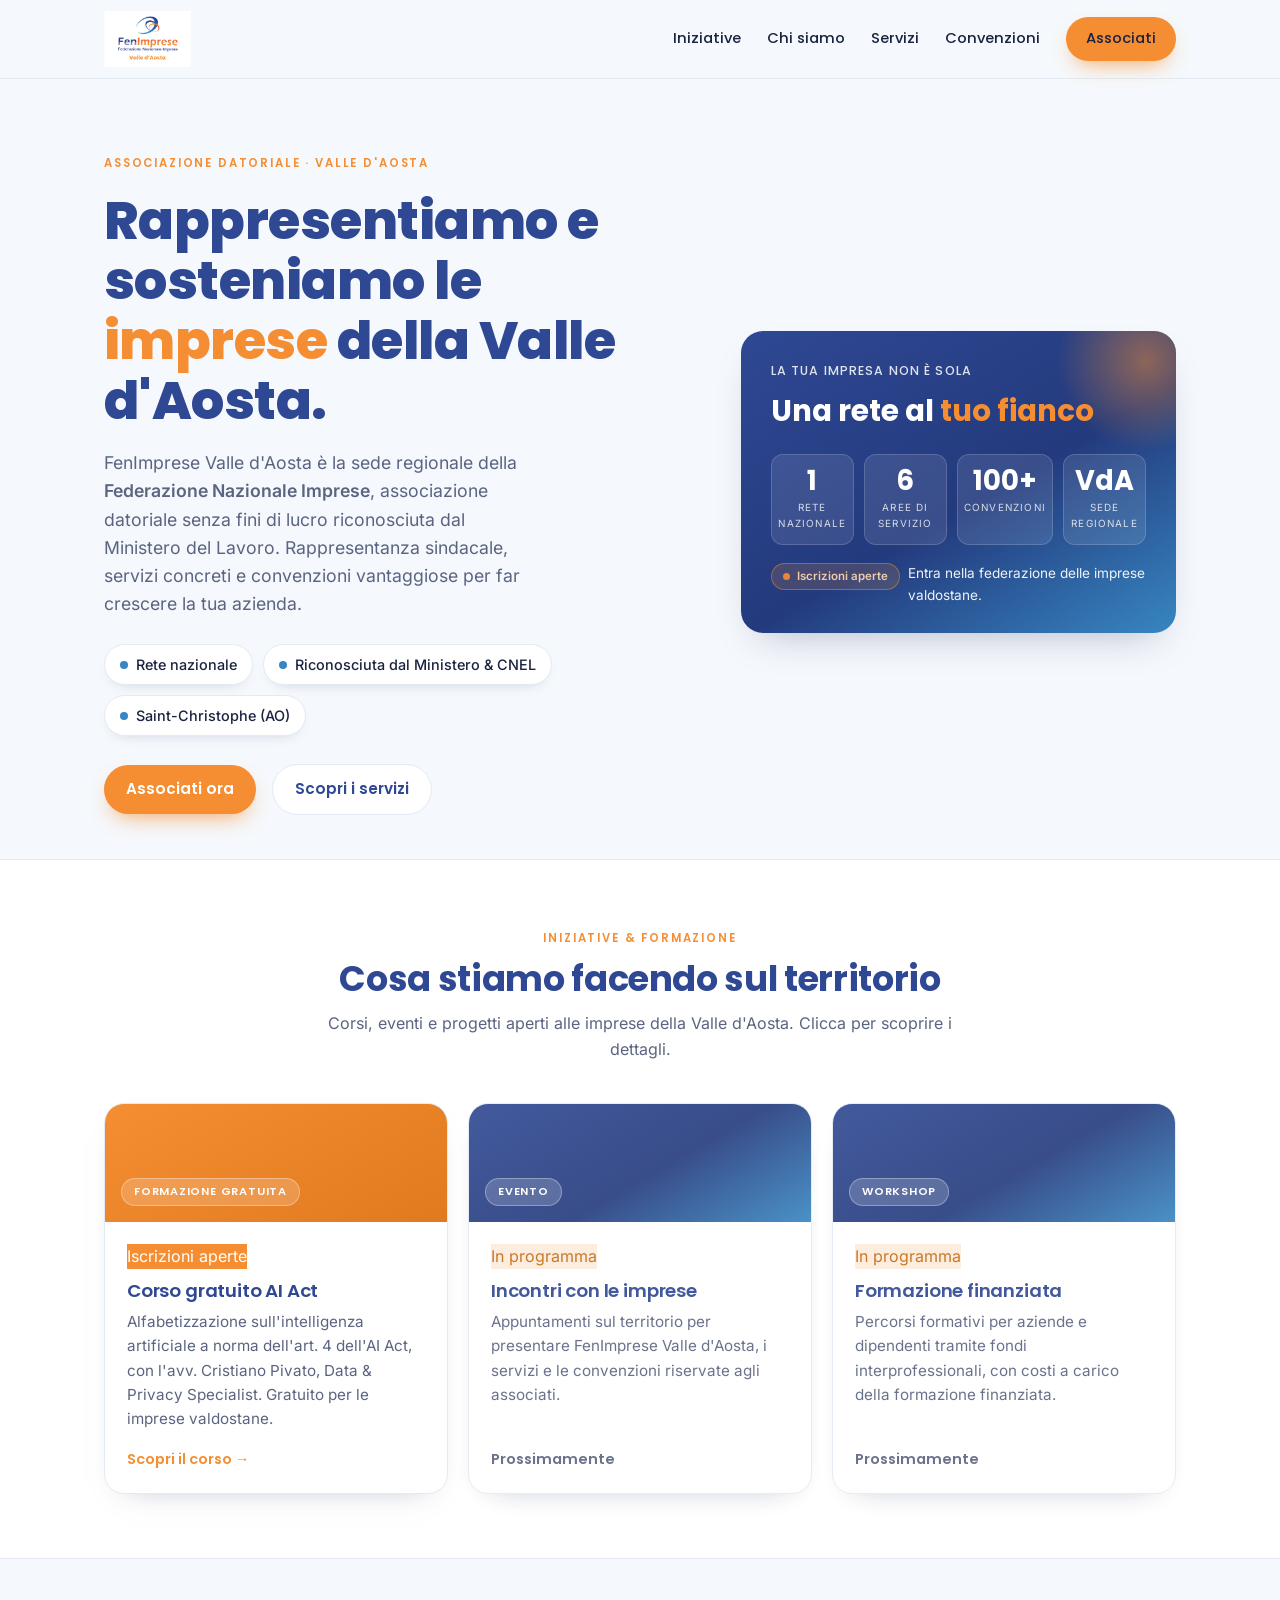
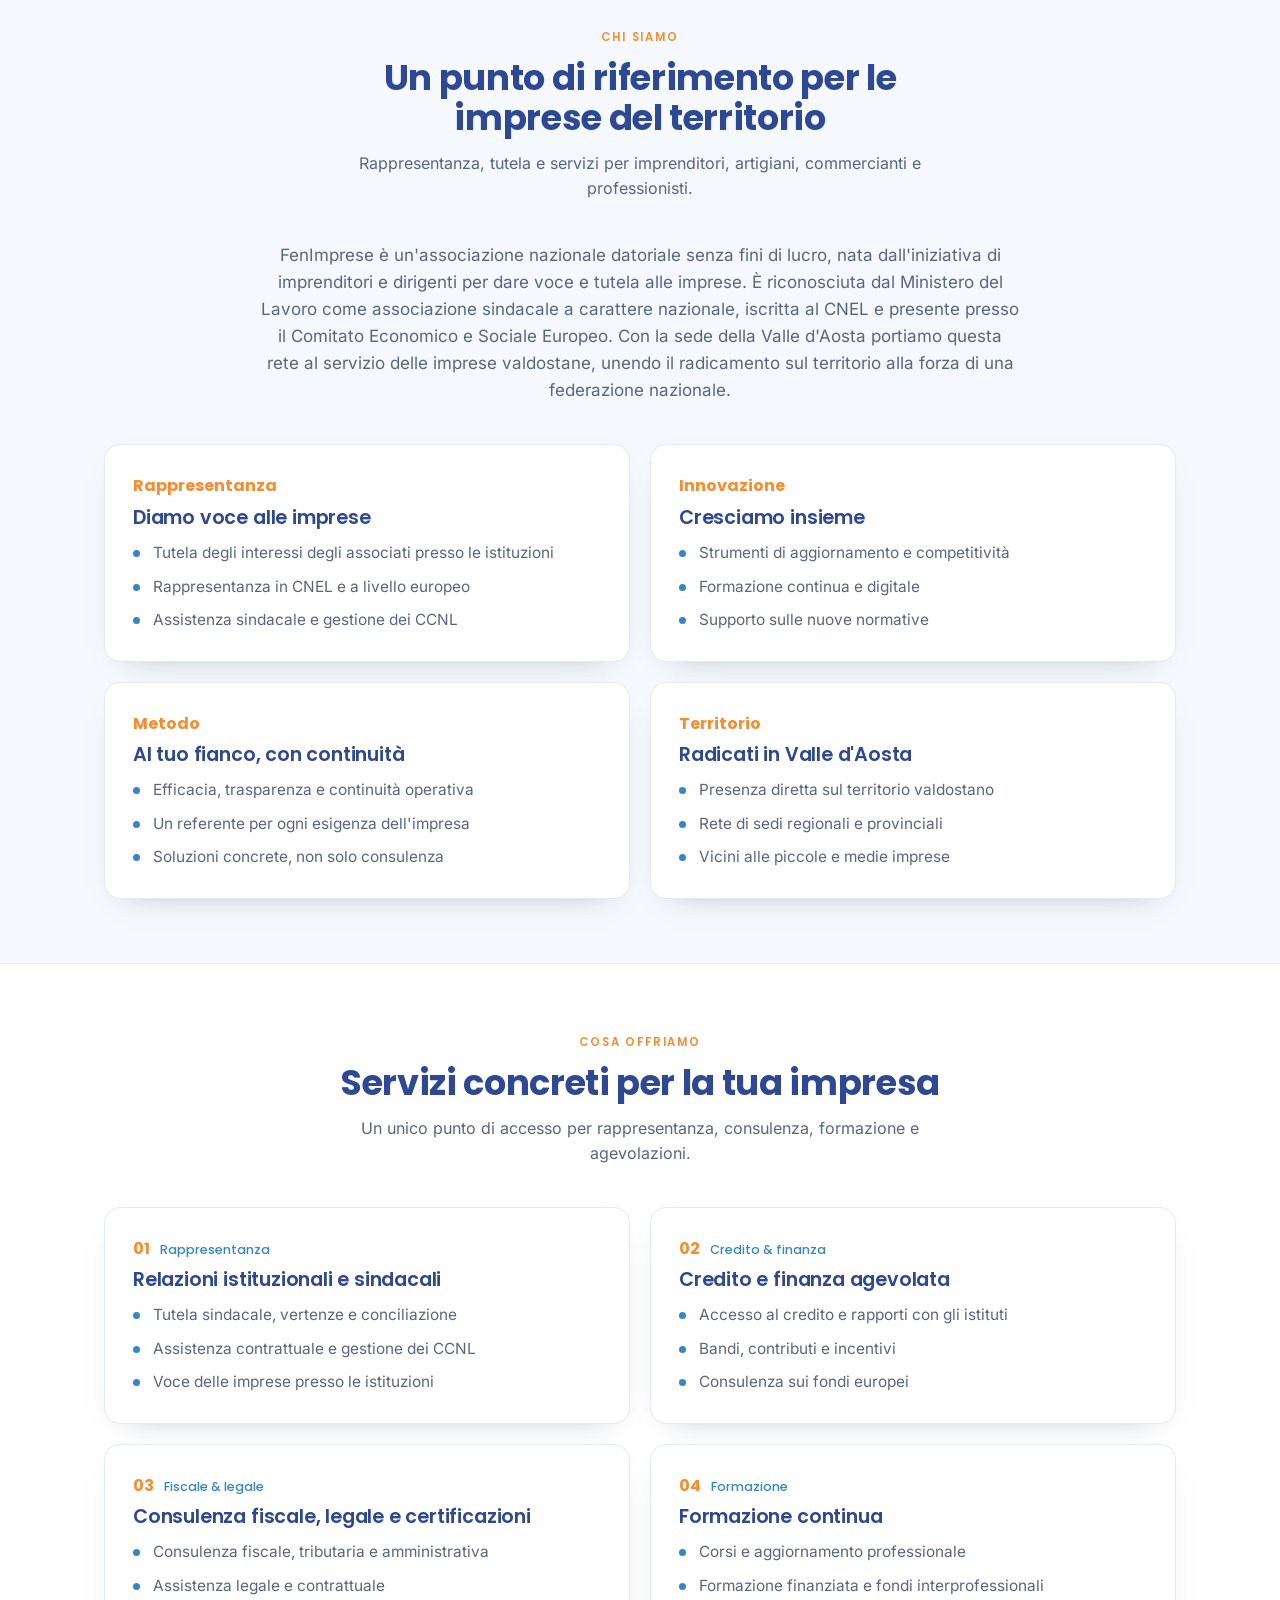
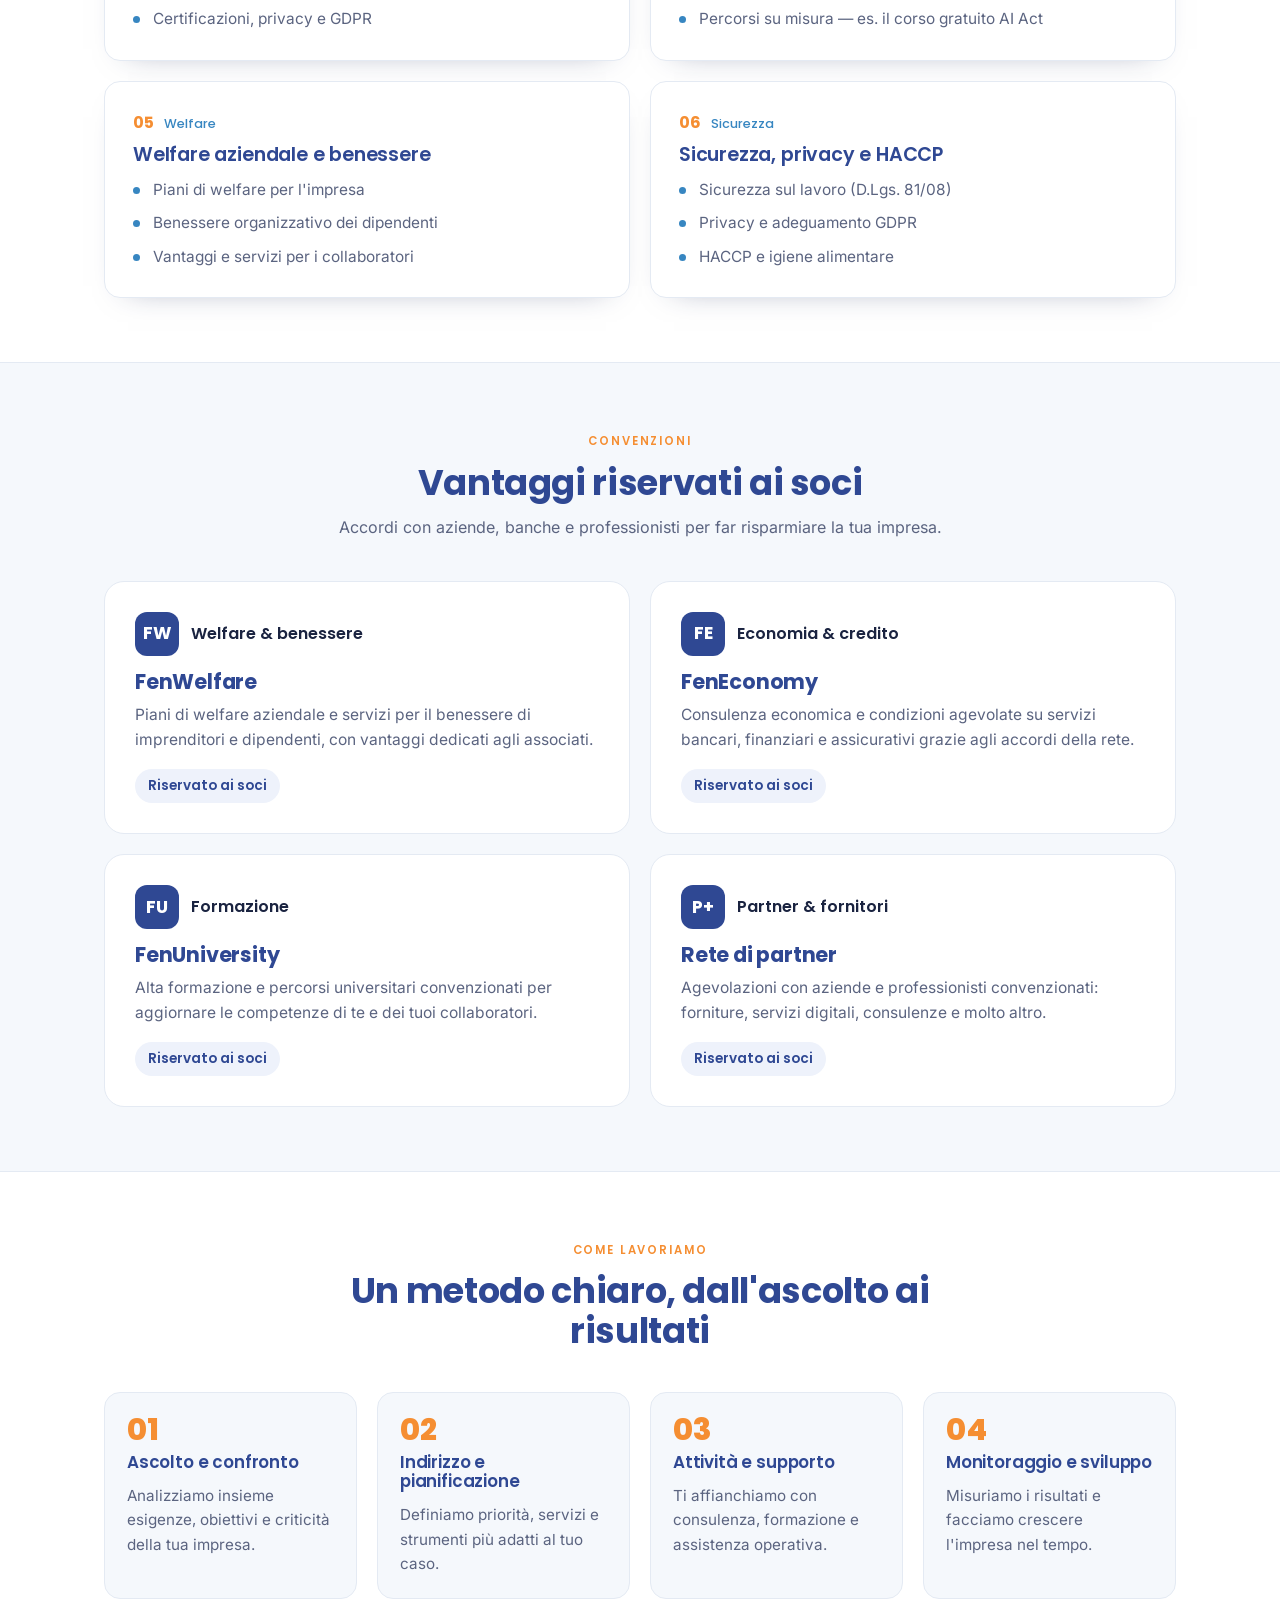
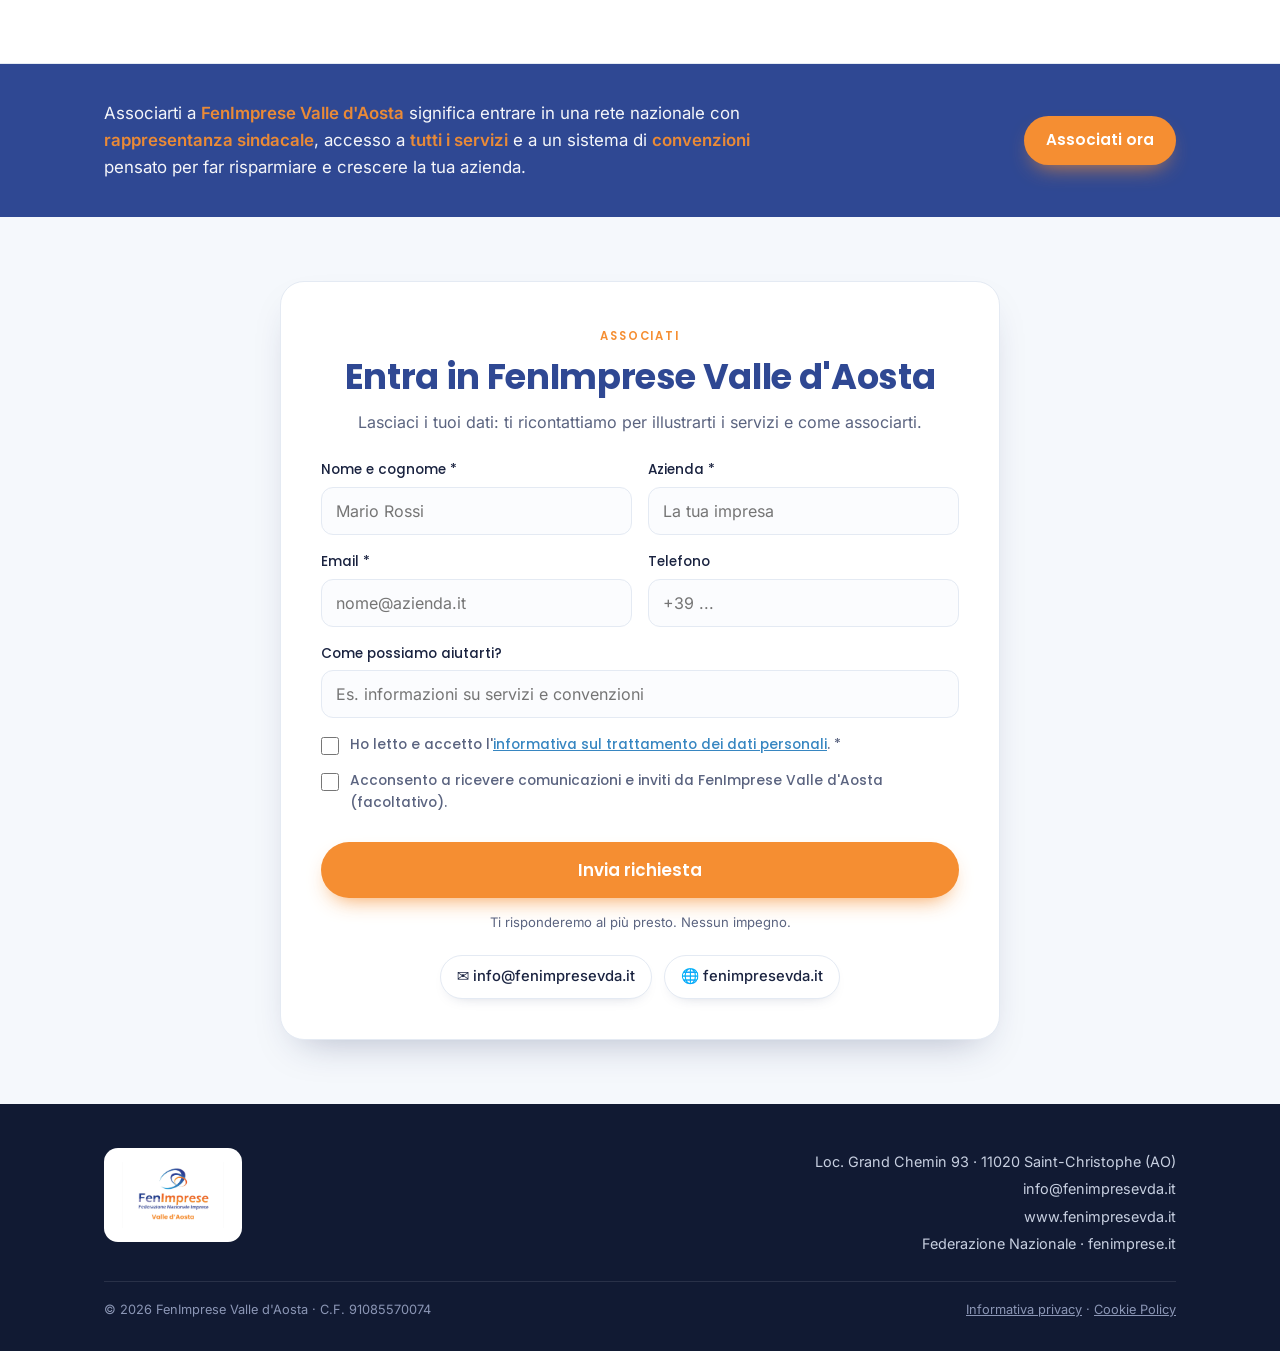
==== index.html @ 0c183329 "Add files via upload" ====
<!DOCTYPE html>
<html lang="it">
<head>
<meta charset="UTF-8">
<meta name="viewport" content="width=device-width, initial-scale=1.0">
<title>FenImprese Valle d'Aosta — Associazione datoriale per le imprese</title>
<meta name="description" content="FenImprese Valle d'Aosta: sede regionale della Federazione Nazionale Imprese. Rappresentanza, servizi e convenzioni per le imprese del territorio. Associati ora.">
<link rel="stylesheet" href="fonts.css">
<style>
  :root{
    --navy:#2F4893;--orange:#F58E32;--blue:#3786C1;--ink:#1A2340;--muted:#5B6480;
    --paper:#F5F8FC;--line:#E4EAF3;--white:#FFFFFF;--radius:16px;
    --shadow:0 18px 40px -20px rgba(31,44,90,.35);--maxw:1120px;
  }
  *{box-sizing:border-box;margin:0;padding:0}
  html{scroll-behavior:smooth}
  body{font-family:'Inter',system-ui,sans-serif;color:var(--ink);background:var(--paper);line-height:1.6;-webkit-font-smoothing:antialiased}
  h1,h2,h3,.display{font-family:'Poppins',system-ui,sans-serif;line-height:1.14;letter-spacing:-.01em}
  a{color:inherit;text-decoration:none}
  .wrap{max-width:var(--maxw);margin:0 auto;padding:0 24px}
  .eyebrow{font-family:'Poppins',sans-serif;font-weight:600;font-size:.72rem;letter-spacing:.16em;text-transform:uppercase;color:var(--orange)}
  .ph{background:#fff5e9;color:#b56a12;border-radius:4px;padding:0 5px;font-weight:600;font-style:normal}

  header.site{position:sticky;top:0;z-index:50;background:rgba(245,248,252,.93);-webkit-backdrop-filter:blur(8px);backdrop-filter:blur(8px);border-bottom:1px solid var(--line)}
  .navbar{display:flex;align-items:center;justify-content:space-between;height:78px}
  .logo-img{height:56px;width:auto;display:block}
  nav.links{display:flex;align-items:center;gap:26px}
  nav.links a{font-family:'Poppins',sans-serif;font-weight:500;font-size:.92rem;color:var(--ink)}
  nav.links a:hover{color:var(--navy)}
  .btn{font-family:'Poppins',sans-serif;font-weight:600;font-size:.95rem;display:inline-flex;align-items:center;gap:8px;cursor:pointer;padding:12px 22px;border-radius:999px;border:0;transition:transform .15s ease,box-shadow .15s ease}
  .btn-primary{background:var(--orange);color:#fff;box-shadow:0 10px 22px -10px rgba(245,142,50,.9)}
  .btn-primary:hover{transform:translateY(-2px);box-shadow:0 14px 26px -10px rgba(245,142,50,.95)}
  nav.links .btn{padding:10px 20px}
  @media(max-width:820px){nav.links a:not(.btn){display:none}.logo-img{height:48px}}

  .hero{padding:70px 0 44px}
  .hero-grid{display:grid;grid-template-columns:1.15fr .85fr;gap:48px;align-items:center}
  .hero h1{font-size:clamp(2.1rem,4.4vw,3.3rem);font-weight:800;color:var(--navy);margin:16px 0 18px}
  .hero h1 .hl{color:var(--orange)}
  .hero p.lead{font-size:1.1rem;color:var(--muted);max-width:40ch}
  .chips{display:flex;flex-wrap:wrap;gap:10px;margin:26px 0 28px}
  .chip{display:inline-flex;align-items:center;gap:8px;background:#fff;border:1px solid var(--line);border-radius:999px;padding:8px 15px;font-size:.9rem;font-weight:500;box-shadow:0 6px 16px -12px rgba(31,44,90,.4)}
  .chip .dot{width:8px;height:8px;border-radius:50%;background:var(--blue)}
  .chip.free{border-color:var(--orange);color:var(--orange);font-weight:600}
  .chip.free .dot{background:var(--orange)}
  .hero-cta{display:flex;align-items:center;gap:16px;flex-wrap:wrap}
  .hero-cta .note{font-size:.86rem;color:var(--muted)}

  .count-card{background:linear-gradient(150deg,var(--navy),#233a7d 55%,var(--blue));color:#fff;border-radius:22px;padding:30px 30px 26px;box-shadow:var(--shadow);position:relative;overflow:hidden}
  .count-card::after{content:"";position:absolute;right:-60px;top:-60px;width:180px;height:180px;border-radius:50%;background:radial-gradient(circle,rgba(245,142,50,.5),transparent 70%)}
  .count-card .kicker{font-family:'Poppins',sans-serif;font-weight:500;font-size:.78rem;letter-spacing:.09em;text-transform:uppercase;opacity:.85;position:relative}
  .count-card .bigdate{font-family:'Poppins',sans-serif;font-weight:700;font-size:1.85rem;margin:6px 0 20px;position:relative}
  .count-card .bigdate span{color:var(--orange)}
  .count-grid{display:grid;grid-template-columns:repeat(4,1fr);gap:10px;position:relative}
  .count-cell{background:rgba(255,255,255,.1);border:1px solid rgba(255,255,255,.16);border-radius:12px;padding:12px 6px;text-align:center}
  .count-cell b{font-family:'Poppins',sans-serif;font-weight:700;font-size:1.7rem;display:block;line-height:1}
  .count-cell small{font-size:.62rem;letter-spacing:.12em;text-transform:uppercase;opacity:.8;margin-top:6px;display:block}
  .count-card .foot{position:relative;margin-top:18px;font-size:.85rem;opacity:.92;display:flex;gap:8px;align-items:flex-start}
  .live-badge{display:inline-flex;align-items:center;gap:7px;background:rgba(245,142,50,.18);border:1px solid rgba(245,142,50,.5);color:#ffd9b0;border-radius:999px;padding:3px 11px;font-size:.72rem;font-weight:600;white-space:nowrap}
  .live-badge .pulse{width:7px;height:7px;border-radius:50%;background:var(--orange);animation:pulse 2s infinite}
  @keyframes pulse{0%{box-shadow:0 0 0 0 rgba(245,142,50,.6)}70%{box-shadow:0 0 0 8px rgba(245,142,50,0)}100%{box-shadow:0 0 0 0 rgba(245,142,50,0)}}
  @media(max-width:900px){.hero-grid{grid-template-columns:1fr;gap:36px}.hero p.lead{max-width:none}}

  section.band{padding:64px 0}
  .sec-head{text-align:center;max-width:640px;margin:0 auto 40px}
  .sec-head h2{font-size:clamp(1.6rem,3vw,2.2rem);font-weight:700;color:var(--navy);margin:10px 0 12px}
  .sec-head p{color:var(--muted)}

  .timeline-sec{background:#fff;border-top:1px solid var(--line);border-bottom:1px solid var(--line)}
  .timeline{display:grid;grid-template-columns:repeat(3,1fr);gap:20px}
  .tl-step{background:var(--paper);border:1px solid var(--line);border-radius:var(--radius);padding:22px}
  .tl-step .date{font-family:'Poppins',sans-serif;font-weight:700;color:var(--navy);font-size:1.05rem}
  .tl-step .state{display:inline-block;margin-top:10px;font-size:.72rem;font-weight:600;letter-spacing:.06em;text-transform:uppercase;padding:4px 10px;border-radius:999px}
  .state.on{background:#e7f3ea;color:#2f7d46}
  .state.here{background:var(--orange);color:#fff}
  .state.soon{background:#fdecdb;color:#c46a10}
  .tl-step p{margin-top:12px;font-size:.95rem;color:var(--muted)}
  .tl-step.current{border-color:var(--orange);box-shadow:0 14px 30px -18px rgba(245,142,50,.6)}
  @media(max-width:820px){.timeline{grid-template-columns:1fr}}

  .modules{display:grid;grid-template-columns:1fr 1fr;gap:20px}
  .mod{background:#fff;border:1px solid var(--line);border-radius:var(--radius);padding:28px;box-shadow:0 12px 30px -24px rgba(31,44,90,.5)}
  .mod .tag{display:inline-flex;gap:10px;align-items:baseline;font-family:'Poppins',sans-serif}
  .mod .tag b{color:var(--orange);font-weight:700}
  .mod .tag .dur{font-size:.8rem;color:var(--muted);font-weight:500}
  .mod h3{font-size:1.2rem;font-weight:600;color:var(--navy);margin:8px 0 12px}
  .mod ul{list-style:none;display:flex;flex-direction:column;gap:9px}
  .mod li{position:relative;padding-left:20px;color:var(--muted);font-size:.96rem}
  .mod li::before{content:"";position:absolute;left:0;top:9px;width:7px;height:7px;border-radius:50%;background:var(--blue)}
  .outputs{margin-top:20px;background:linear-gradient(150deg,#fff,#eef4fb);border:1px solid var(--line);border-radius:var(--radius);padding:22px 26px;display:flex;flex-wrap:wrap;align-items:center;gap:14px}
  .outputs strong{font-family:'Poppins',sans-serif;color:var(--navy);font-weight:600;margin-right:6px}
  .pill{background:#fff;border:1px solid var(--line);border-radius:999px;padding:7px 15px;font-size:.9rem;font-weight:500;color:var(--ink)}
  @media(max-width:720px){.modules{grid-template-columns:1fr}}

  .paths{display:grid;grid-template-columns:1fr 1fr;gap:20px}
  .path{background:#fff;border:1px solid var(--line);border-radius:20px;padding:30px;position:relative;overflow:hidden}
  .path .top{display:flex;align-items:center;gap:12px;margin-bottom:14px}
  .path .icn{width:44px;height:44px;border-radius:12px;flex:none;display:flex;align-items:center;justify-content:center;font-family:'Poppins',sans-serif;font-weight:700;color:#fff;font-size:1.1rem}
  .path.fondo .icn{background:var(--blue)}
  .path.tessera .icn{background:var(--orange)}
  .path .q{font-family:'Poppins',sans-serif;font-weight:600;color:var(--ink);font-size:1rem}
  .path h3{font-size:1.3rem;font-weight:700;color:var(--navy);margin-bottom:10px}
  .path p{color:var(--muted);font-size:.97rem;margin-bottom:8px}
  .path .cost{display:inline-block;margin-top:8px;font-family:'Poppins',sans-serif;font-weight:600;font-size:.85rem;padding:6px 13px;border-radius:999px}
  .path.fondo .cost{background:#e7f3ea;color:#2f7d46}
  .path.tessera .cost{background:#fdecdb;color:#c46a10}
  @media(max-width:720px){.paths{grid-template-columns:1fr}}

  .speaker{display:grid;grid-template-columns:.8fr 1.4fr;gap:40px;align-items:center;background:linear-gradient(150deg,#fff,#eef4fb);border:1px solid var(--line);border-radius:24px;padding:38px;box-shadow:var(--shadow)}
  .speaker .photo{aspect-ratio:1/1;border-radius:18px;background:linear-gradient(150deg,var(--navy),var(--blue));display:flex;flex-direction:column;align-items:center;justify-content:center;color:#fff;text-align:center;padding:20px}
  .speaker .photo .mono{font-family:'Poppins',sans-serif;font-weight:700;font-size:3rem;line-height:1}
  .speaker .photo small{opacity:.85;margin-top:10px;font-size:.75rem}
  .speaker .eyebrow{color:var(--blue)}
  .speaker h2{font-size:1.8rem;font-weight:700;color:var(--navy);margin:8px 0 4px}
  .speaker .role{font-family:'Poppins',sans-serif;font-weight:500;color:var(--orange);margin-bottom:14px}
  .speaker p{color:var(--muted);margin-bottom:12px}
  .creds{display:flex;flex-wrap:wrap;gap:8px}
  .creds span{background:#fff;border:1px solid var(--line);border-radius:999px;padding:5px 12px;font-size:.82rem;color:var(--ink)}
  @media(max-width:760px){.speaker{grid-template-columns:1fr;padding:28px}}

  .trust{background:var(--navy);color:#fff;padding:36px 0}
  .trust .wrap{display:flex;align-items:center;justify-content:space-between;gap:24px;flex-wrap:wrap}
  .trust p{font-size:1.05rem;max-width:62ch;opacity:.95}
  .trust b{color:var(--orange)}

  .form-card{max-width:720px;margin:0 auto;background:#fff;border:1px solid var(--line);border-radius:24px;padding:40px;box-shadow:var(--shadow)}
  .form-card .sec-head{margin-bottom:24px}
  .field{margin-bottom:16px}
  .row2{display:grid;grid-template-columns:1fr 1fr;gap:16px}
  label{display:block;font-family:'Poppins',sans-serif;font-weight:500;font-size:.85rem;color:var(--ink);margin-bottom:6px}
  input,select{width:100%;font-family:'Inter',sans-serif;font-size:1rem;color:var(--ink);padding:13px 14px;border:1.5px solid var(--line);border-radius:12px;background:#fbfcfe;transition:border-color .15s ease,box-shadow .15s ease}
  input:focus,select:focus{outline:none;border-color:var(--blue);box-shadow:0 0 0 4px rgba(55,134,193,.15)}
  .seg{display:grid;grid-template-columns:1fr 1fr;gap:10px}
  .seg label{display:flex;align-items:center;gap:10px;margin:0;padding:13px 14px;border:1.5px solid var(--line);border-radius:12px;background:#fbfcfe;cursor:pointer;font-weight:500;font-size:.95rem;color:var(--ink)}
  .seg input{width:auto;accent-color:var(--orange)}
  .seg label:has(input:checked){border-color:var(--orange);background:#fff6ec}
  .pathbox{display:none;margin-top:14px;border-radius:12px;padding:16px 18px;font-size:.92rem;line-height:1.55}
  .pathbox.show{display:block}
  .pathbox.fondo{background:#eef6fb;border:1px solid #cfe4f2;color:#245b7d}
  .pathbox.tessera{background:#fff6ec;border:1px solid #f6d9b5;color:#9a5a12}
  .pathbox b{font-weight:600}
  .consent{display:flex;gap:11px;align-items:flex-start;margin-top:14px;font-size:.86rem;color:var(--muted)}
  .consent input{width:18px;height:18px;flex:none;margin-top:3px;accent-color:var(--orange)}
  .consent a{color:var(--blue);text-decoration:underline}
  .form-card .btn-primary{width:100%;justify-content:center;margin-top:22px;padding:15px;font-size:1.05rem}
  .form-note{text-align:center;font-size:.82rem;color:var(--muted);margin-top:14px}
  .success{display:none;text-align:center;padding:20px 0}
  .success .tick{width:64px;height:64px;border-radius:50%;background:#e7f3ea;color:#2f7d46;display:flex;align-items:center;justify-content:center;font-size:2rem;margin:0 auto 16px}
  .success h3{color:var(--navy);font-size:1.4rem;margin-bottom:8px}
  .success p{color:var(--muted)}
  @media(max-width:620px){.row2,.seg{grid-template-columns:1fr}.form-card{padding:26px}}

  footer.site{background:#111a33;color:#c7cfe0;padding:44px 0 30px;font-size:.9rem}
  footer.site .top{display:flex;justify-content:space-between;gap:30px;flex-wrap:wrap;padding-bottom:24px;border-bottom:1px solid rgba(255,255,255,.1);align-items:flex-start}
  .footlogo{background:#fff;border-radius:14px;padding:14px 18px}
  .footlogo img{height:66px;width:auto;display:block}
  footer.site .contacts{line-height:1.9;text-align:right}
  footer.site .contacts a:hover{color:#fff}
  footer.site .bottom{padding-top:18px;display:flex;justify-content:space-between;gap:16px;flex-wrap:wrap;font-size:.8rem;color:#8b96b5}
  footer.site .bottom a{text-decoration:underline}
  @media(max-width:600px){footer.site .contacts{text-align:left}}

  @media(prefers-reduced-motion:reduce){*{animation:none!important;transition:none!important;scroll-behavior:auto!important}}
</style>

<style>
  .lead-block{max-width:760px;margin:0 auto 40px;text-align:center;color:var(--muted);font-size:1.06rem}
  .timeline.four{grid-template-columns:repeat(4,1fr)}
  @media(max-width:900px){.timeline.four{grid-template-columns:1fr 1fr}}
  @media(max-width:560px){.timeline.four{grid-template-columns:1fr}}
  .tl-step .num{font-family:'Poppins',sans-serif;font-weight:800;font-size:1.9rem;color:var(--orange);line-height:1}
  .tl-step h3{font-size:1.05rem;font-weight:600;color:var(--navy);margin:8px 0 8px}
  .path.conv .icn{background:var(--navy)}
  .path.conv .cost{background:#eef2fb;color:var(--navy)}
  .mod .tag .dur.cat{color:var(--blue)}
  .hero-cta a.ghost{background:#fff;color:var(--navy);border:1.5px solid var(--line)}
  .hero-cta a.ghost:hover{transform:translateY(-2px)}
  .assoc-info{display:flex;flex-wrap:wrap;gap:12px;justify-content:center;margin-top:22px}
  .assoc-info a{display:inline-flex;align-items:center;gap:8px;background:#fff;border:1px solid var(--line);border-radius:999px;padding:9px 16px;font-weight:500;font-size:.92rem;color:var(--ink);box-shadow:0 6px 16px -12px rgba(31,44,90,.4)}
  .assoc-info a:hover{border-color:var(--blue);color:var(--navy)}
  .inits{display:grid;grid-template-columns:repeat(3,1fr);gap:20px}
  @media(max-width:820px){.inits{grid-template-columns:1fr}}
  .init-card{display:flex;flex-direction:column;background:#fff;border:1px solid var(--line);border-radius:20px;overflow:hidden;box-shadow:0 12px 30px -24px rgba(31,44,90,.5);transition:transform .15s ease,box-shadow .15s ease;color:inherit}
  a.init-card:hover{transform:translateY(-4px);box-shadow:0 22px 40px -26px rgba(31,44,90,.55)}
  .init-card .cover{height:118px;background:linear-gradient(150deg,var(--navy),#233a7d 55%,var(--blue));display:flex;align-items:flex-end;padding:16px}
  .init-card .cover.orange{background:linear-gradient(150deg,#F58E32,#e07a1f)}
  .init-card .cover .cat{background:rgba(255,255,255,.18);border:1px solid rgba(255,255,255,.32);color:#fff;border-radius:999px;padding:4px 12px;font-family:'Poppins',sans-serif;font-weight:600;font-size:.7rem;letter-spacing:.07em;text-transform:uppercase}
  .init-card .body{padding:22px;display:flex;flex-direction:column;flex:1}
  .init-card .state{align-self:flex-start;margin-bottom:12px}
  .init-card h3{font-size:1.15rem;font-weight:600;color:var(--navy);margin-bottom:8px}
  .init-card p{color:var(--muted);font-size:.95rem;flex:1}
  .init-card .more{margin-top:16px;font-family:'Poppins',sans-serif;font-weight:600;font-size:.9rem;color:var(--orange);display:inline-flex;align-items:center;gap:6px}
  .init-card.soon{opacity:.9}
  .init-card.soon .more{color:var(--muted)}
</style>

</head>
<body id="top">

<header class="site">
  <div class="wrap navbar">
    <a href="#top" aria-label="FenImprese Valle d'Aosta"><img class="logo-img" src="[data-uri]" alt="FenImprese Valle d'Aosta"></a>
    <nav class="links">
      <a href="#iniziative">Iniziative</a>
      <a href="#chi-siamo">Chi siamo</a>
      <a href="#servizi">Servizi</a>
      <a href="#convenzioni">Convenzioni</a>
      <a href="#associati" class="btn btn-primary">Associati</a>
    </nav>
  </div>
</header>

<main>

  <!-- HERO -->
  <section class="hero">
    <div class="wrap hero-grid">
      <div>
        <span class="eyebrow">Associazione datoriale · Valle d'Aosta</span>
        <h1>Rappresentiamo e sosteniamo le <span class="hl">imprese</span> della Valle d'Aosta.</h1>
        <p class="lead">FenImprese Valle d'Aosta è la sede regionale della <b>Federazione Nazionale Imprese</b>, associazione datoriale senza fini di lucro riconosciuta dal Ministero del Lavoro. Rappresentanza sindacale, servizi concreti e convenzioni vantaggiose per far crescere la tua azienda.</p>
        <div class="chips">
          <span class="chip"><span class="dot"></span>Rete nazionale</span>
          <span class="chip"><span class="dot"></span>Riconosciuta dal Ministero &amp; CNEL</span>
          <span class="chip"><span class="dot"></span>Saint-Christophe (AO)</span>
        </div>
        <div class="hero-cta">
          <a href="#associati" class="btn btn-primary">Associati ora</a>
          <a href="#servizi" class="btn ghost">Scopri i servizi</a>
        </div>
      </div>

      <div class="count-card">
        <div class="kicker">La tua impresa non è sola</div>
        <div class="bigdate">Una rete al <span>tuo fianco</span></div>
        <div class="count-grid">
          <div class="count-cell"><b>1</b><small>Rete nazionale</small></div>
          <div class="count-cell"><b>6</b><small>Aree di servizio</small></div>
          <div class="count-cell"><b>100+</b><small>Convenzioni</small></div>
          <div class="count-cell"><b>VdA</b><small>Sede regionale</small></div>
        </div>
        <div class="foot">
          <span class="live-badge"><span class="pulse"></span>Iscrizioni aperte</span>
          <span>Entra nella federazione delle imprese valdostane.</span>
        </div>
      </div>
    </div>
  </section>

  <!-- INIZIATIVE -->
  <section id="iniziative" class="band timeline-sec">
    <div class="wrap">
      <div class="sec-head">
        <span class="eyebrow">Iniziative &amp; formazione</span>
        <h2>Cosa stiamo facendo sul territorio</h2>
        <p>Corsi, eventi e progetti aperti alle imprese della Valle d'Aosta. Clicca per scoprire i dettagli.</p>
      </div>
      <div class="inits">

        <a class="init-card" href="corso-ai-act.html">
          <div class="cover orange"><span class="cat">Formazione gratuita</span></div>
          <div class="body">
            <span class="state here">Iscrizioni aperte</span>
            <h3>Corso gratuito AI Act</h3>
            <p>Alfabetizzazione sull'intelligenza artificiale a norma dell'art. 4 dell'AI Act, con l'avv. Cristiano Pivato, Data &amp; Privacy Specialist. Gratuito per le imprese valdostane.</p>
            <span class="more">Scopri il corso →</span>
          </div>
        </a>

        <div class="init-card soon">
          <div class="cover"><span class="cat">Evento</span></div>
          <div class="body">
            <span class="state soon">In programma</span>
            <h3>Incontri con le imprese</h3>
            <p>Appuntamenti sul territorio per presentare FenImprese Valle d'Aosta, i servizi e le convenzioni riservate agli associati.</p>
            <span class="more">Prossimamente</span>
          </div>
        </div>

        <div class="init-card soon">
          <div class="cover"><span class="cat">Workshop</span></div>
          <div class="body">
            <span class="state soon">In programma</span>
            <h3>Formazione finanziata</h3>
            <p>Percorsi formativi per aziende e dipendenti tramite fondi interprofessionali, con costi a carico della formazione finanziata.</p>
            <span class="more">Prossimamente</span>
          </div>
        </div>

      </div>
    </div>
  </section>

  <!-- CHI SIAMO -->
  <section id="chi-siamo" class="band">
    <div class="wrap">
      <div class="sec-head">
        <span class="eyebrow">Chi siamo</span>
        <h2>Un punto di riferimento per le imprese del territorio</h2>
        <p>Rappresentanza, tutela e servizi per imprenditori, artigiani, commercianti e professionisti.</p>
      </div>
      <p class="lead-block">FenImprese è un'associazione nazionale datoriale senza fini di lucro, nata dall'iniziativa di imprenditori e dirigenti per dare voce e tutela alle imprese. È riconosciuta dal Ministero del Lavoro come associazione sindacale a carattere nazionale, iscritta al CNEL e presente presso il Comitato Economico e Sociale Europeo. Con la sede della Valle d'Aosta portiamo questa rete al servizio delle imprese valdostane, unendo il radicamento sul territorio alla forza di una federazione nazionale.</p>
      <div class="modules">
        <div class="mod">
          <div class="tag"><b>Rappresentanza</b></div>
          <h3>Diamo voce alle imprese</h3>
          <ul>
            <li>Tutela degli interessi degli associati presso le istituzioni</li>
            <li>Rappresentanza in CNEL e a livello europeo</li>
            <li>Assistenza sindacale e gestione dei CCNL</li>
          </ul>
        </div>
        <div class="mod">
          <div class="tag"><b>Innovazione</b></div>
          <h3>Cresciamo insieme</h3>
          <ul>
            <li>Strumenti di aggiornamento e competitività</li>
            <li>Formazione continua e digitale</li>
            <li>Supporto sulle nuove normative</li>
          </ul>
        </div>
        <div class="mod">
          <div class="tag"><b>Metodo</b></div>
          <h3>Al tuo fianco, con continuità</h3>
          <ul>
            <li>Efficacia, trasparenza e continuità operativa</li>
            <li>Un referente per ogni esigenza dell'impresa</li>
            <li>Soluzioni concrete, non solo consulenza</li>
          </ul>
        </div>
        <div class="mod">
          <div class="tag"><b>Territorio</b></div>
          <h3>Radicati in Valle d'Aosta</h3>
          <ul>
            <li>Presenza diretta sul territorio valdostano</li>
            <li>Rete di sedi regionali e provinciali</li>
            <li>Vicini alle piccole e medie imprese</li>
          </ul>
        </div>
      </div>
    </div>
  </section>

  <!-- SERVIZI -->
  <section id="servizi" class="band timeline-sec">
    <div class="wrap">
      <div class="sec-head">
        <span class="eyebrow">Cosa offriamo</span>
        <h2>Servizi concreti per la tua impresa</h2>
        <p>Un unico punto di accesso per rappresentanza, consulenza, formazione e agevolazioni.</p>
      </div>
      <div class="modules">
        <div class="mod">
          <div class="tag"><b>01</b><span class="dur cat">Rappresentanza</span></div>
          <h3>Relazioni istituzionali e sindacali</h3>
          <ul>
            <li>Tutela sindacale, vertenze e conciliazione</li>
            <li>Assistenza contrattuale e gestione dei CCNL</li>
            <li>Voce delle imprese presso le istituzioni</li>
          </ul>
        </div>
        <div class="mod">
          <div class="tag"><b>02</b><span class="dur cat">Credito &amp; finanza</span></div>
          <h3>Credito e finanza agevolata</h3>
          <ul>
            <li>Accesso al credito e rapporti con gli istituti</li>
            <li>Bandi, contributi e incentivi</li>
            <li>Consulenza sui fondi europei</li>
          </ul>
        </div>
        <div class="mod">
          <div class="tag"><b>03</b><span class="dur cat">Fiscale &amp; legale</span></div>
          <h3>Consulenza fiscale, legale e certificazioni</h3>
          <ul>
            <li>Consulenza fiscale, tributaria e amministrativa</li>
            <li>Assistenza legale e contrattuale</li>
            <li>Certificazioni, privacy e GDPR</li>
          </ul>
        </div>
        <div class="mod">
          <div class="tag"><b>04</b><span class="dur cat">Formazione</span></div>
          <h3>Formazione continua</h3>
          <ul>
            <li>Corsi e aggiornamento professionale</li>
            <li>Formazione finanziata e fondi interprofessionali</li>
            <li>Percorsi su misura — es. il corso gratuito AI Act</li>
          </ul>
        </div>
        <div class="mod">
          <div class="tag"><b>05</b><span class="dur cat">Welfare</span></div>
          <h3>Welfare aziendale e benessere</h3>
          <ul>
            <li>Piani di welfare per l'impresa</li>
            <li>Benessere organizzativo dei dipendenti</li>
            <li>Vantaggi e servizi per i collaboratori</li>
          </ul>
        </div>
        <div class="mod">
          <div class="tag"><b>06</b><span class="dur cat">Sicurezza</span></div>
          <h3>Sicurezza, privacy e HACCP</h3>
          <ul>
            <li>Sicurezza sul lavoro (D.Lgs. 81/08)</li>
            <li>Privacy e adeguamento GDPR</li>
            <li>HACCP e igiene alimentare</li>
          </ul>
        </div>
      </div>
    </div>
  </section>

  <!-- CONVENZIONI -->
  <section id="convenzioni" class="band">
    <div class="wrap">
      <div class="sec-head">
        <span class="eyebrow">Convenzioni</span>
        <h2>Vantaggi riservati ai soci</h2>
        <p>Accordi con aziende, banche e professionisti per far risparmiare la tua impresa.</p>
      </div>
      <div class="paths">
        <div class="path conv">
          <div class="top"><div class="icn">FW</div><div class="q">Welfare &amp; benessere</div></div>
          <h3>FenWelfare</h3>
          <p>Piani di welfare aziendale e servizi per il benessere di imprenditori e dipendenti, con vantaggi dedicati agli associati.</p>
          <span class="cost">Riservato ai soci</span>
        </div>
        <div class="path conv">
          <div class="top"><div class="icn">FE</div><div class="q">Economia &amp; credito</div></div>
          <h3>FenEconomy</h3>
          <p>Consulenza economica e condizioni agevolate su servizi bancari, finanziari e assicurativi grazie agli accordi della rete.</p>
          <span class="cost">Riservato ai soci</span>
        </div>
        <div class="path conv">
          <div class="top"><div class="icn">FU</div><div class="q">Formazione</div></div>
          <h3>FenUniversity</h3>
          <p>Alta formazione e percorsi universitari convenzionati per aggiornare le competenze di te e dei tuoi collaboratori.</p>
          <span class="cost">Riservato ai soci</span>
        </div>
        <div class="path conv">
          <div class="top"><div class="icn">P+</div><div class="q">Partner &amp; fornitori</div></div>
          <h3>Rete di partner</h3>
          <p>Agevolazioni con aziende e professionisti convenzionati: forniture, servizi digitali, consulenze e molto altro.</p>
          <span class="cost">Riservato ai soci</span>
        </div>
      </div>
    </div>
  </section>

  <!-- COME LAVORIAMO -->
  <section class="band timeline-sec">
    <div class="wrap">
      <div class="sec-head">
        <span class="eyebrow">Come lavoriamo</span>
        <h2>Un metodo chiaro, dall'ascolto ai risultati</h2>
      </div>
      <div class="timeline four">
        <div class="tl-step">
          <div class="num">01</div>
          <h3>Ascolto e confronto</h3>
          <p>Analizziamo insieme esigenze, obiettivi e criticità della tua impresa.</p>
        </div>
        <div class="tl-step">
          <div class="num">02</div>
          <h3>Indirizzo e pianificazione</h3>
          <p>Definiamo priorità, servizi e strumenti più adatti al tuo caso.</p>
        </div>
        <div class="tl-step">
          <div class="num">03</div>
          <h3>Attività e supporto</h3>
          <p>Ti affianchiamo con consulenza, formazione e assistenza operativa.</p>
        </div>
        <div class="tl-step">
          <div class="num">04</div>
          <h3>Monitoraggio e sviluppo</h3>
          <p>Misuriamo i risultati e facciamo crescere l'impresa nel tempo.</p>
        </div>
      </div>
    </div>
  </section>

  <!-- TRUST / PERCHÉ ASSOCIARSI -->
  <section class="trust">
    <div class="wrap">
      <p>Associarti a <b>FenImprese Valle d'Aosta</b> significa entrare in una rete nazionale con <b>rappresentanza sindacale</b>, accesso a <b>tutti i servizi</b> e a un sistema di <b>convenzioni</b> pensato per far risparmiare e crescere la tua azienda.</p>
      <a href="#associati" class="btn btn-primary">Associati ora</a>
    </div>
  </section>

  <!-- ASSOCIATI -->
  <section id="associati" class="band">
    <div class="wrap">
      <form id="signup" class="form-card" novalidate>
        <div class="sec-head">
          <span class="eyebrow">Associati</span>
          <h2>Entra in FenImprese Valle d'Aosta</h2>
          <p>Lasciaci i tuoi dati: ti ricontattiamo per illustrarti i servizi e come associarti.</p>
        </div>
        <div class="row2">
          <div class="field">
            <label for="nome">Nome e cognome *</label>
            <input id="nome" name="nome" type="text" placeholder="Mario Rossi" required>
          </div>
          <div class="field">
            <label for="azienda">Azienda *</label>
            <input id="azienda" name="azienda" type="text" placeholder="La tua impresa" required>
          </div>
        </div>
        <div class="row2">
          <div class="field">
            <label for="email">Email *</label>
            <input id="email" name="email" type="email" placeholder="nome@azienda.it" required>
          </div>
          <div class="field">
            <label for="tel">Telefono</label>
            <input id="tel" name="tel" type="tel" placeholder="+39 ...">
          </div>
        </div>
        <div class="field">
          <label for="msg">Come possiamo aiutarti?</label>
          <input id="msg" name="msg" type="text" placeholder="Es. informazioni su servizi e convenzioni">
        </div>
        <input type="hidden" id="fonte" name="fonte" value="">
        <label class="consent">
          <input type="checkbox" name="privacy" required>
          <span>Ho letto e accetto l'<a href="privacy.html" target="_blank" rel="noopener">informativa sul trattamento dei dati personali</a>. *</span>
        </label>
        <label class="consent">
          <input type="checkbox" name="marketing">
          <span>Acconsento a ricevere comunicazioni e inviti da FenImprese Valle d'Aosta (facoltativo).</span>
        </label>
        <button type="submit" class="btn btn-primary">Invia richiesta</button>
        <p class="form-note">Ti risponderemo al più presto. Nessun impegno.</p>
        <div class="assoc-info">
          <a href="mailto:info@fenimpresevda.it">✉ info@fenimpresevda.it</a>
          <a href="https://www.fenimpresevda.it">🌐 fenimpresevda.it</a>
        </div>
      </form>
      <div class="success" id="success">
        <div class="tick">✓</div>
        <h3>Richiesta inviata!</h3>
        <p>Grazie. Ti ricontatteremo a breve per illustrarti i servizi e l'adesione a FenImprese Valle d'Aosta.</p>
      </div>
    </div>
  </section>

</main>

<footer class="site">
  <div class="wrap">
    <div class="top">
      <div class="footlogo"><img src="[data-uri]" alt="FenImprese Valle d'Aosta"></div>
      <div class="contacts">
        <div>Loc. Grand Chemin 93 · 11020 Saint-Christophe (AO)</div>
        <div><a href="mailto:info@fenimpresevda.it">info@fenimpresevda.it</a></div>
        <div><a href="https://www.fenimpresevda.it">www.fenimpresevda.it</a></div>
        <div><a href="https://www.fenimprese.it">Federazione Nazionale · fenimprese.it</a></div>
      </div>
    </div>
    <div class="bottom">
      <span>© 2026 FenImprese Valle d'Aosta · C.F. 91085570074</span>
      <span><a href="privacy.html">Informativa privacy</a> · <a href="cookie.html">Cookie Policy</a></span>
    </div>
  </div>
</footer>

<script>
  // Fonte campagna: legge ?utm_source= (o ?f=) e la salva nel campo nascosto
  (function(){
    var p=new URLSearchParams(location.search);
    var f=p.get('utm_source')||p.get('f')||'home';
    var el=document.getElementById('fonte'); if(el) el.value=f;
  })();

  // ▼▼▼ INCOLLA QUI l'URL della Web App di Google (o l'endpoint Formspree) tra gli apici ▼▼▼
  const FORM_ENDPOINT = 'https://script.google.com/macros/s/AKfycbwHo48KUYdYgYVjm_8X_t6NlR8qDRTSarZIr0g1LvCDwyOo74_mADnQaVTJwItzqu3Qxg/exec';
  // ▲▲▲ Se resta vuoto, il modulo mostra solo la conferma senza salvare i dati ▲▲▲

  document.getElementById('signup').addEventListener('submit',function(e){
    e.preventDefault();
    if(!this.checkValidity()){this.reportValidity();return;}
    var form=this, btn=form.querySelector('button[type="submit"]');
    function done(){
      form.style.display='none';
      var s=document.getElementById('success');
      s.style.display='block';
      s.scrollIntoView({behavior:'smooth',block:'center'});
    }
    if(FORM_ENDPOINT){
      if(btn){btn.disabled=true;btn.textContent='Invio in corso…';}
      fetch(FORM_ENDPOINT,{method:'POST',body:new FormData(form)}).then(done).catch(done);
    } else { done(); }
  });

  if(!window.matchMedia('(prefers-reduced-motion: reduce)').matches){
    var obs=new IntersectionObserver(function(entries){
      entries.forEach(function(en){if(en.isIntersecting){en.target.style.opacity=1;en.target.style.transform='none';obs.unobserve(en.target);}});
    },{threshold:.12});
    document.querySelectorAll('.mod,.tl-step,.path,.count-card').forEach(function(n){
      n.style.opacity=0;n.style.transform='translateY(18px)';n.style.transition='opacity .6s ease,transform .6s ease';obs.observe(n);
    });
  }
</script>
</body>
</html>
---- fonts.css ----
/* Font self-hosted e INCORPORATI (Poppins, Inter) - subset latin - SIL Open Font License.
   I caratteri sono dentro questo file: non serve alcuna cartella esterna. */

@font-face{font-family:'Poppins';font-style:normal;font-weight:400;font-display:swap;src:url([data-uri]) format('woff2');}
@font-face{font-family:'Poppins';font-style:normal;font-weight:500;font-display:swap;src:url([data-uri]) format('woff2');}
@font-face{font-family:'Poppins';font-style:normal;font-weight:600;font-display:swap;src:url([data-uri]) format('woff2');}
@font-face{font-family:'Poppins';font-style:normal;font-weight:700;font-display:swap;src:url([data-uri]) format('woff2');}
@font-face{font-family:'Poppins';font-style:normal;font-weight:800;font-display:swap;src:url([data-uri]) format('woff2');}
@font-face{font-family:'Inter';font-style:normal;font-weight:400;font-display:swap;src:url([data-uri]) format('woff2');}
@font-face{font-family:'Inter';font-style:normal;font-weight:500;font-display:swap;src:url([data-uri]) format('woff2');}
@font-face{font-family:'Inter';font-style:normal;font-weight:600;font-display:swap;src:url([data-uri]) format('woff2');}
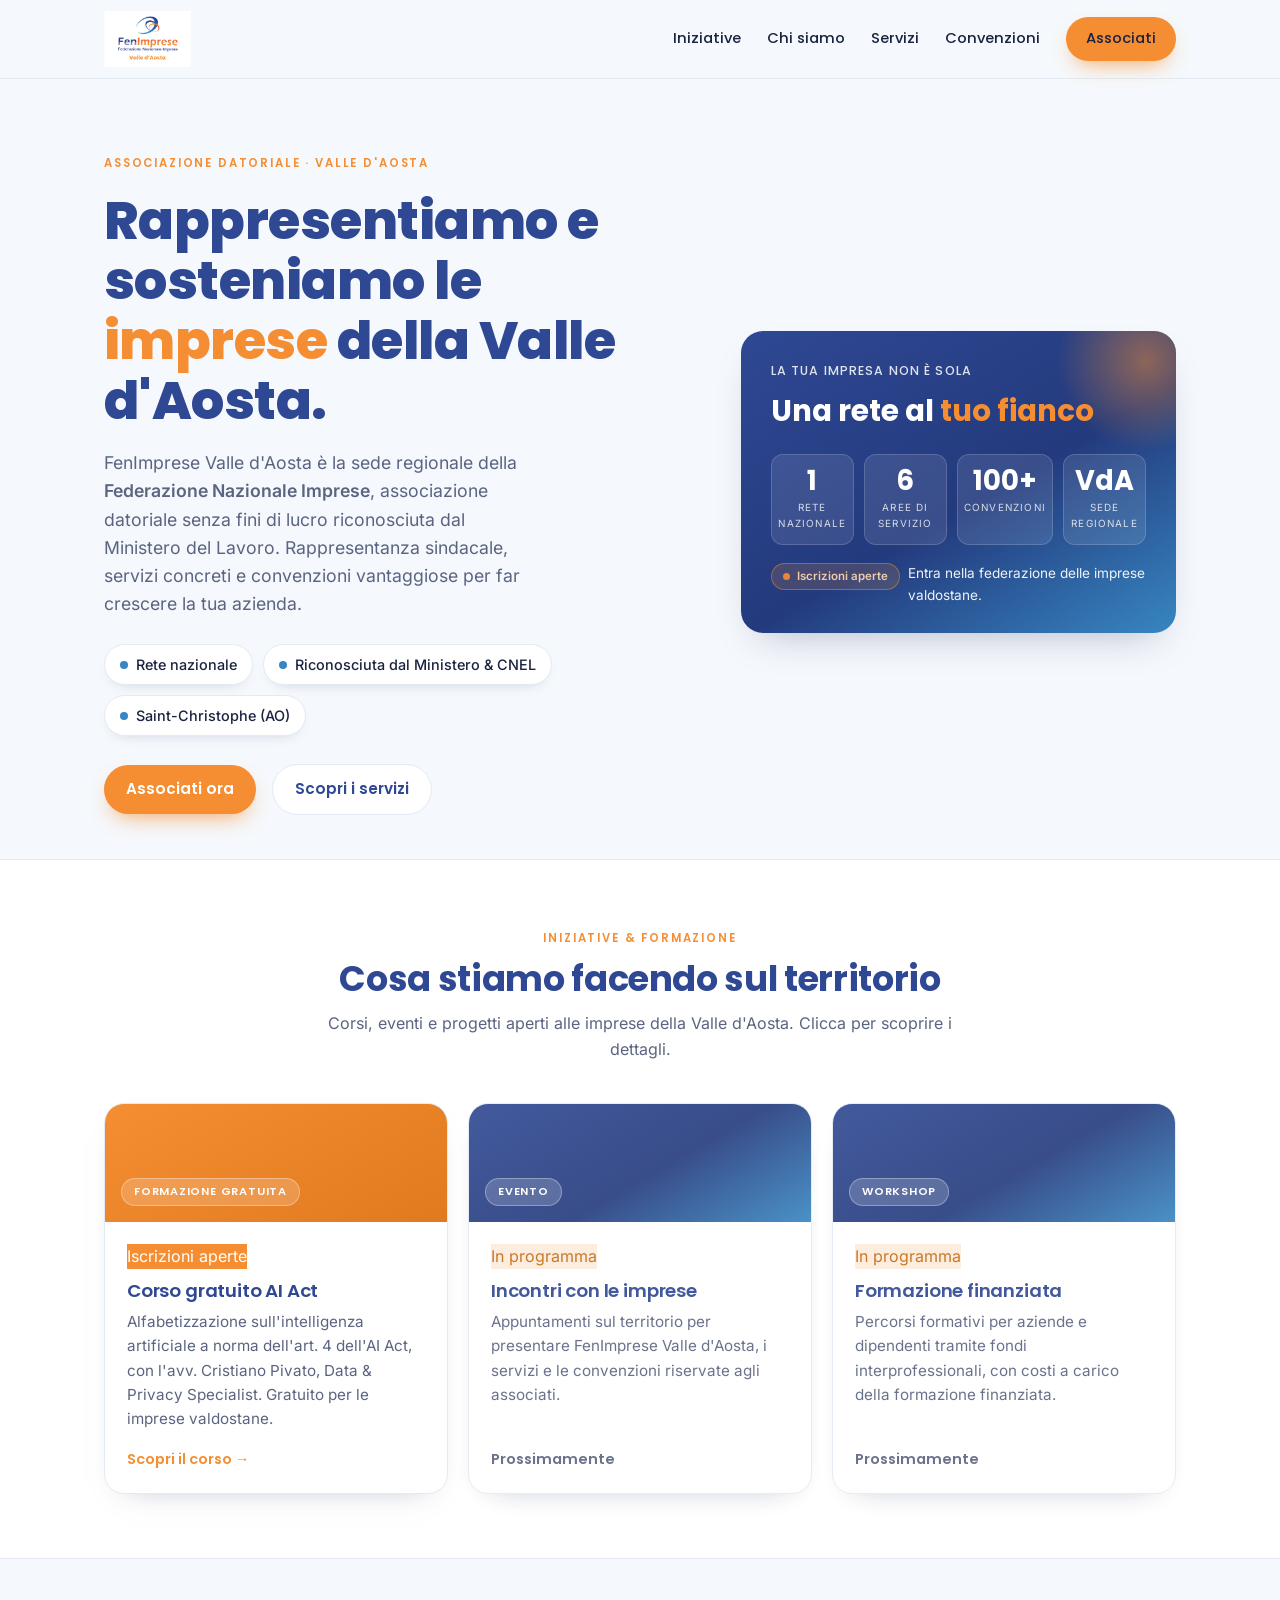
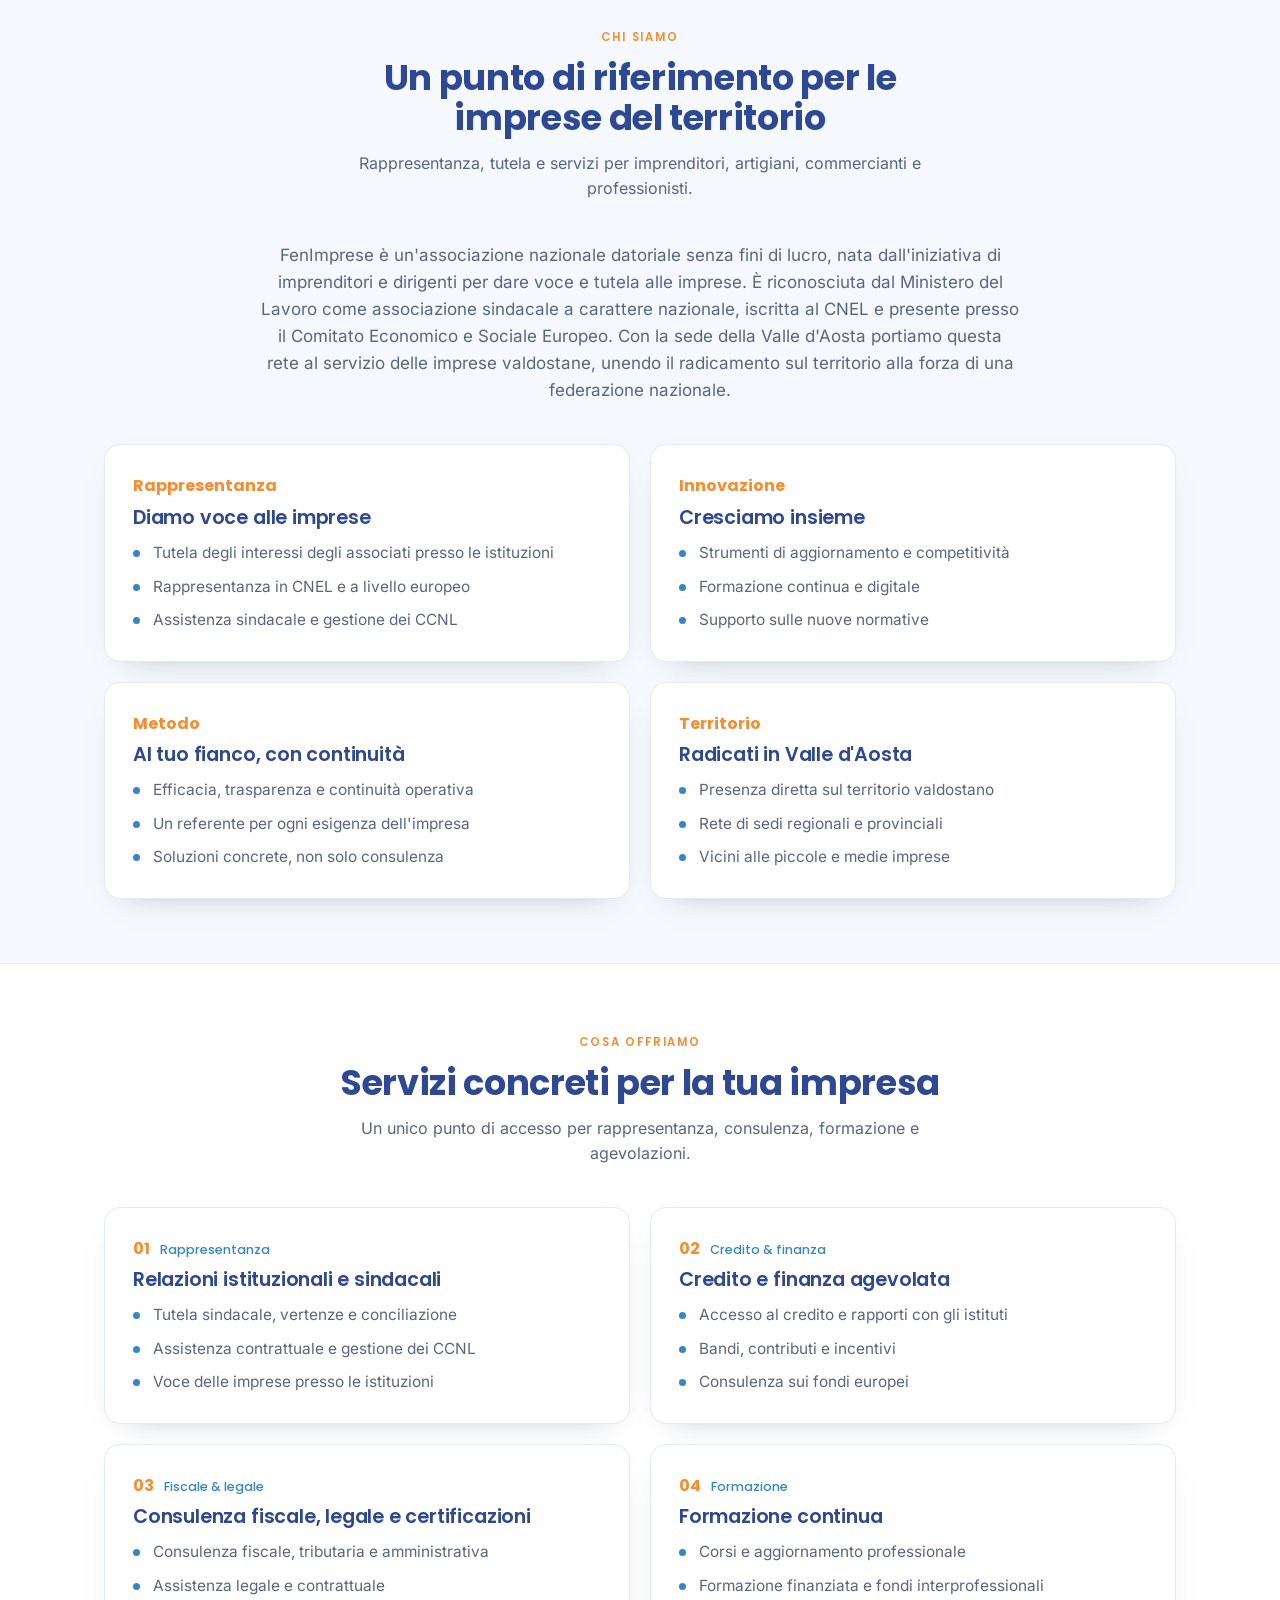
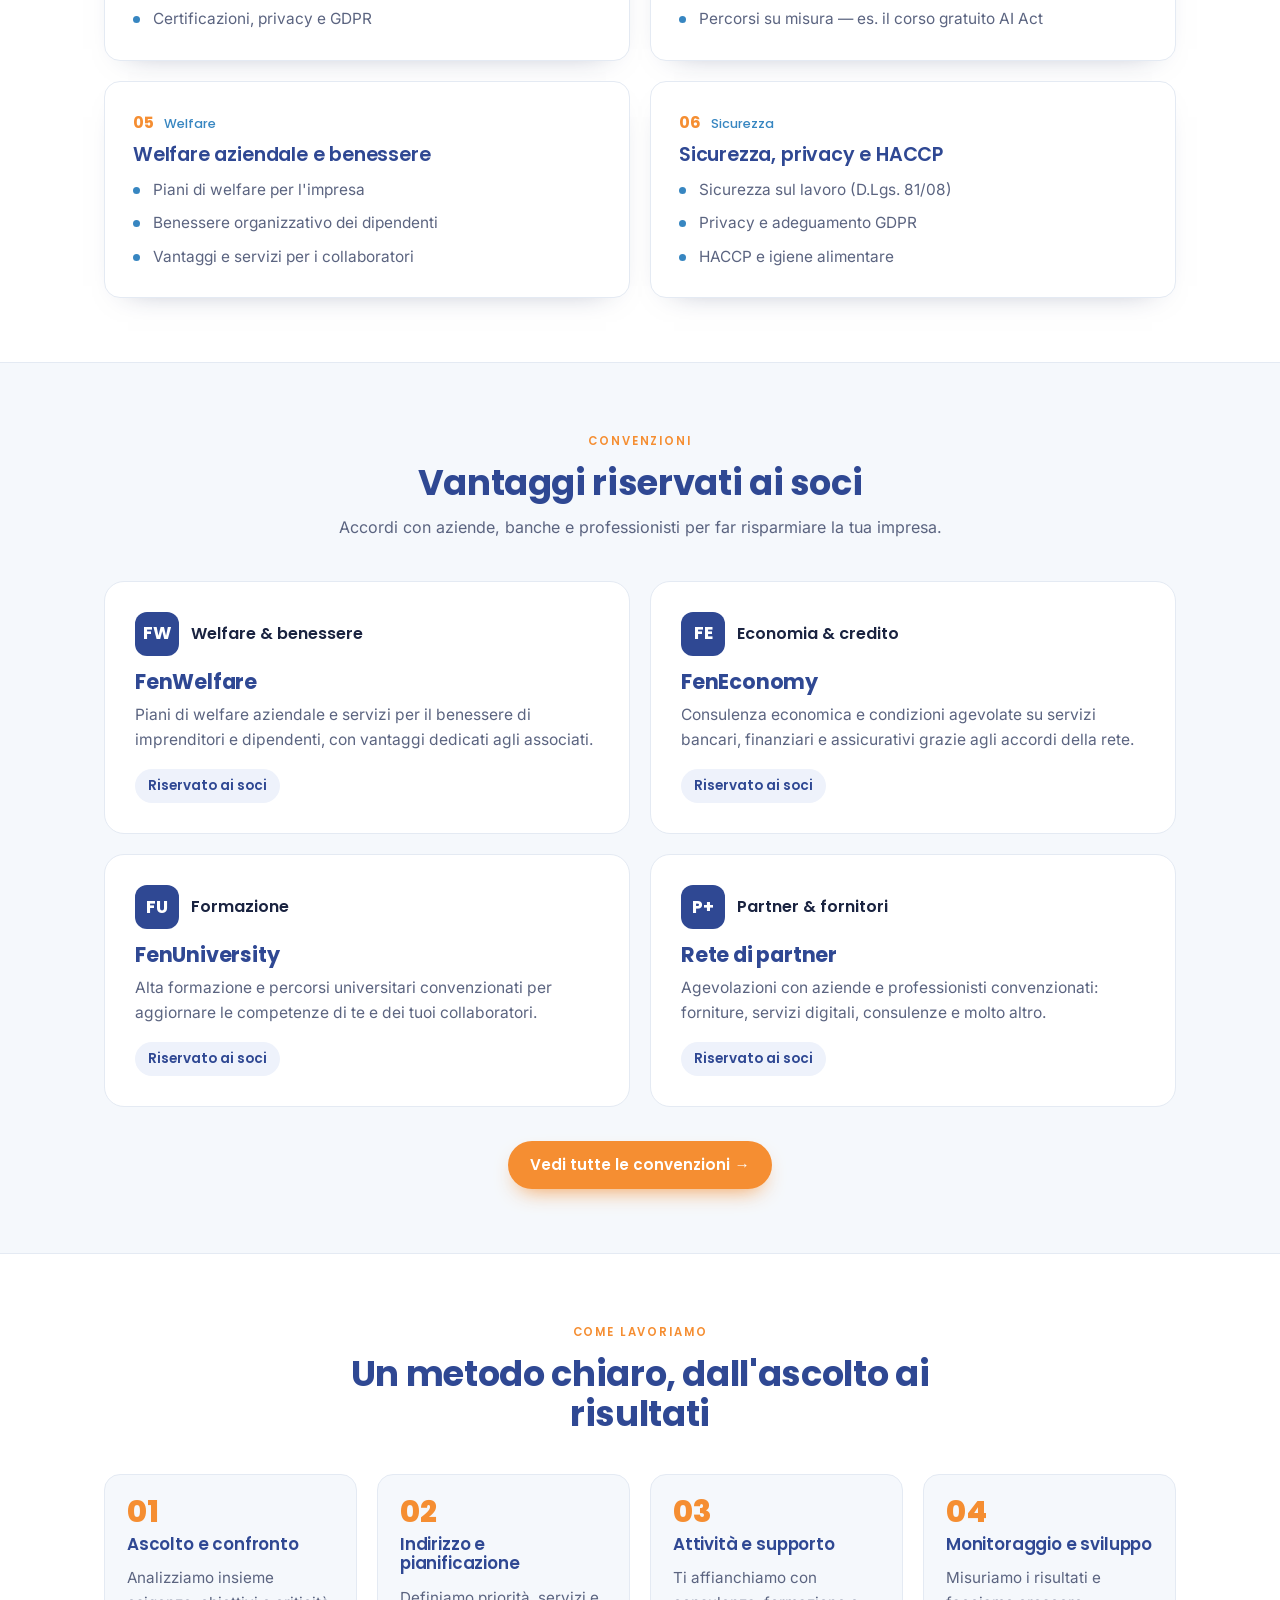
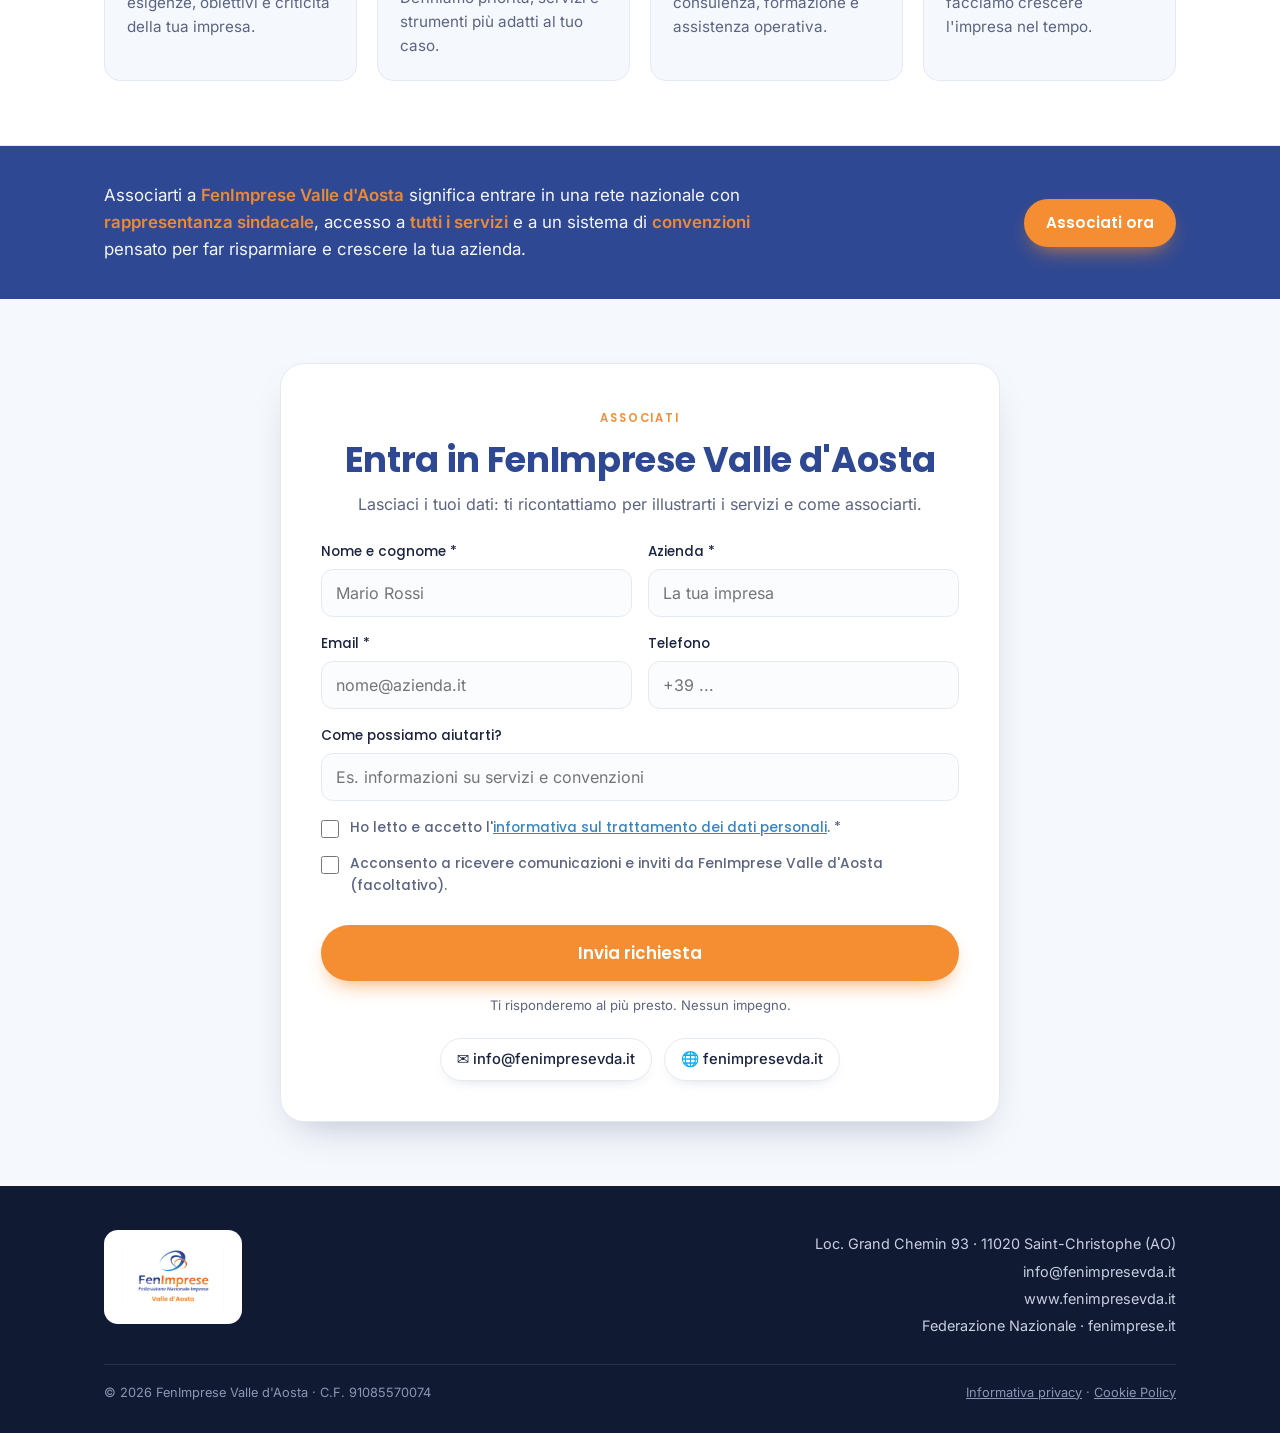
==== commit 5df3d482: "Add files via upload" ====
--- a/index.html
+++ b/index.html
@@ -204,7 +204,7 @@
       <a href="#iniziative">Iniziative</a>
       <a href="#chi-siamo">Chi siamo</a>
       <a href="#servizi">Servizi</a>
-      <a href="#convenzioni">Convenzioni</a>
+      <a href="convenzioni.html">Convenzioni</a>
       <a href="#associati" class="btn btn-primary">Associati</a>
     </nav>
   </div>
@@ -441,6 +441,9 @@
           <p>Agevolazioni con aziende e professionisti convenzionati: forniture, servizi digitali, consulenze e molto altro.</p>
           <span class="cost">Riservato ai soci</span>
         </div>
+      </div>
+      <div style="text-align:center;margin-top:34px">
+        <a href="convenzioni.html" class="btn btn-primary">Vedi tutte le convenzioni →</a>
       </div>
     </div>
   </section>
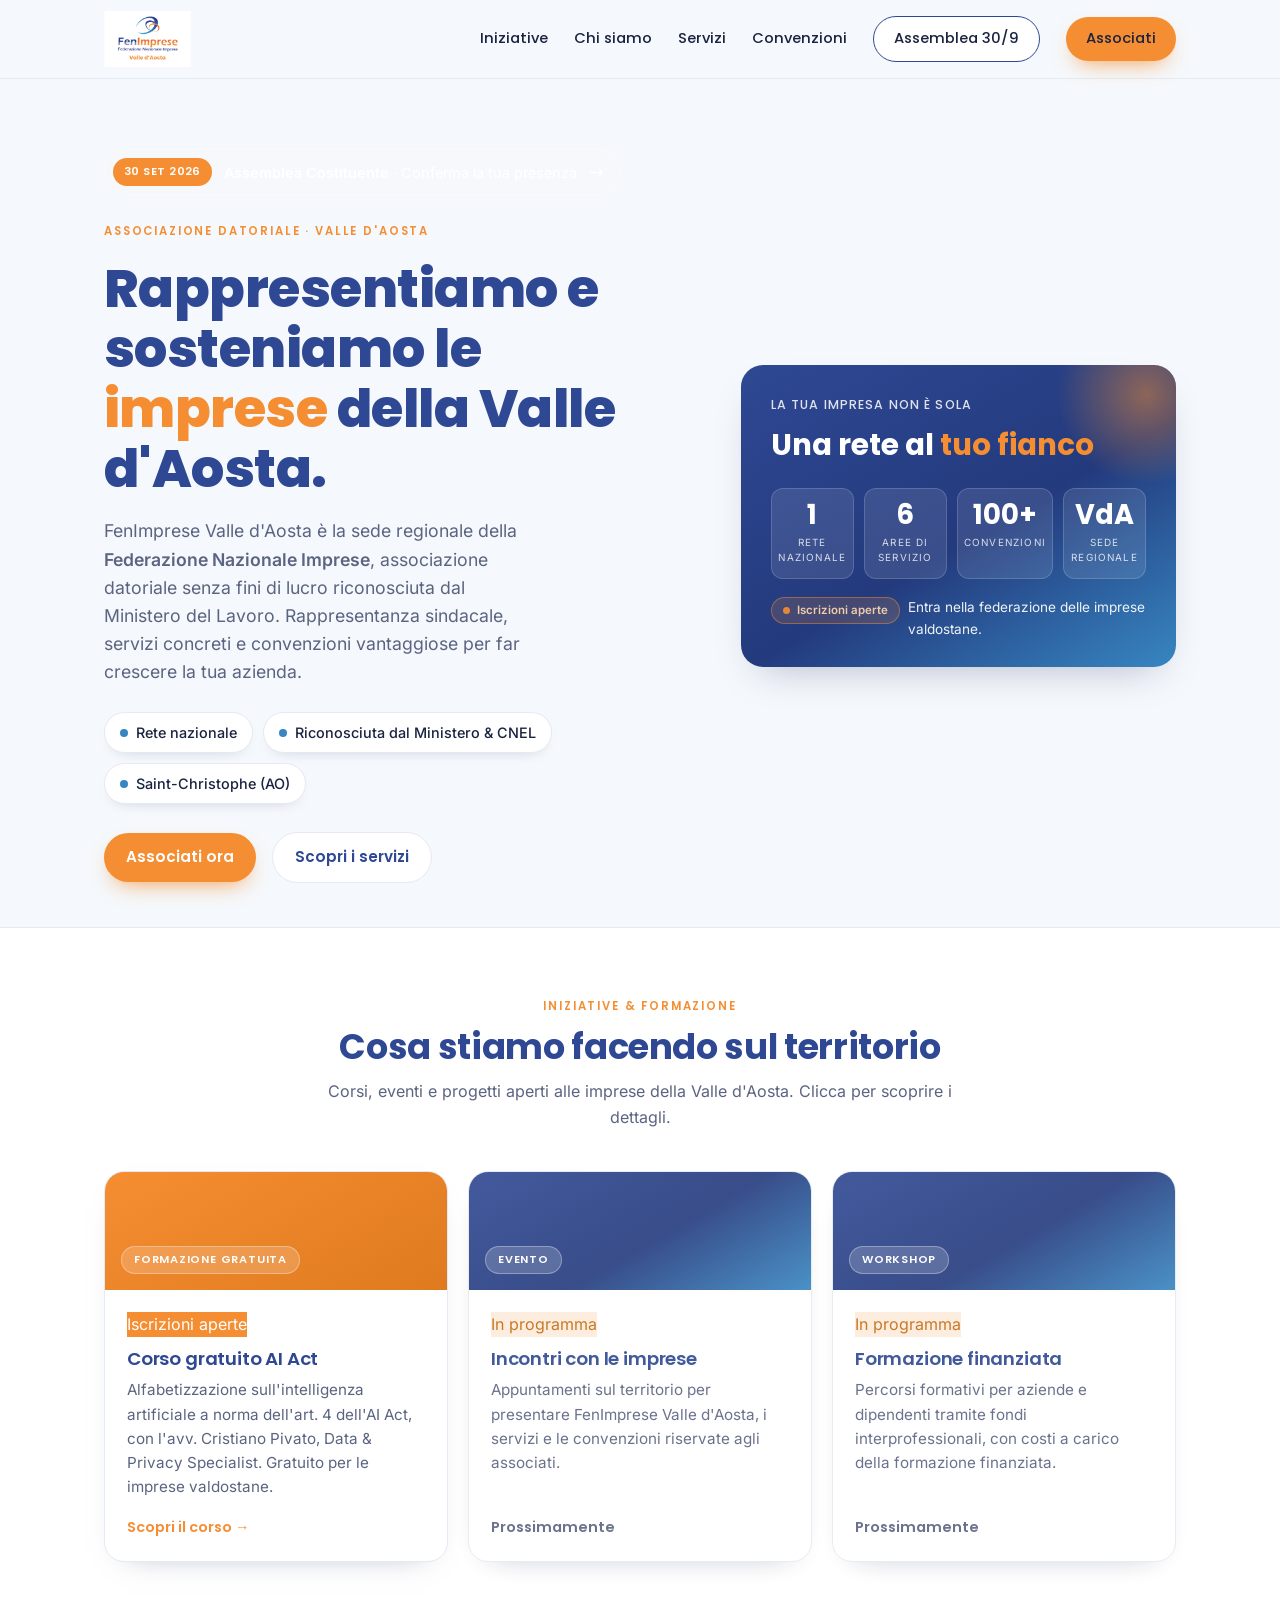
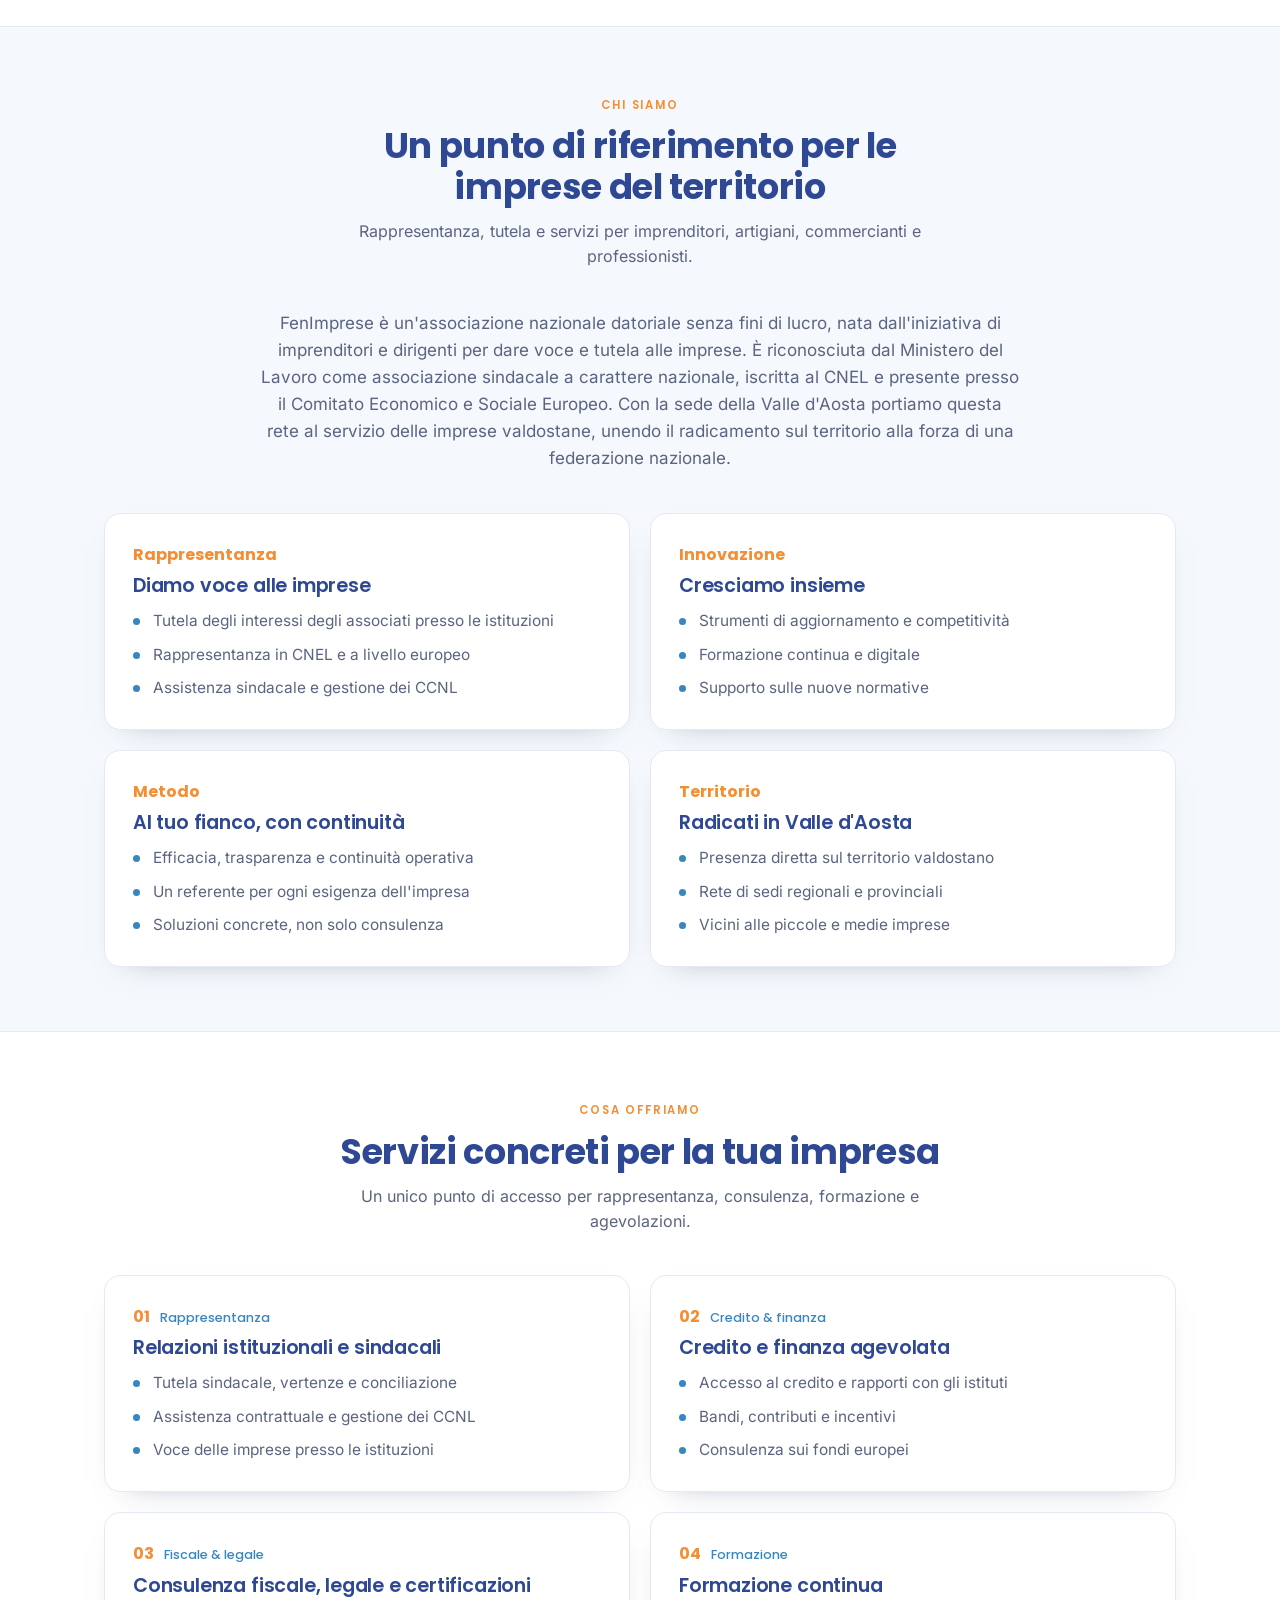
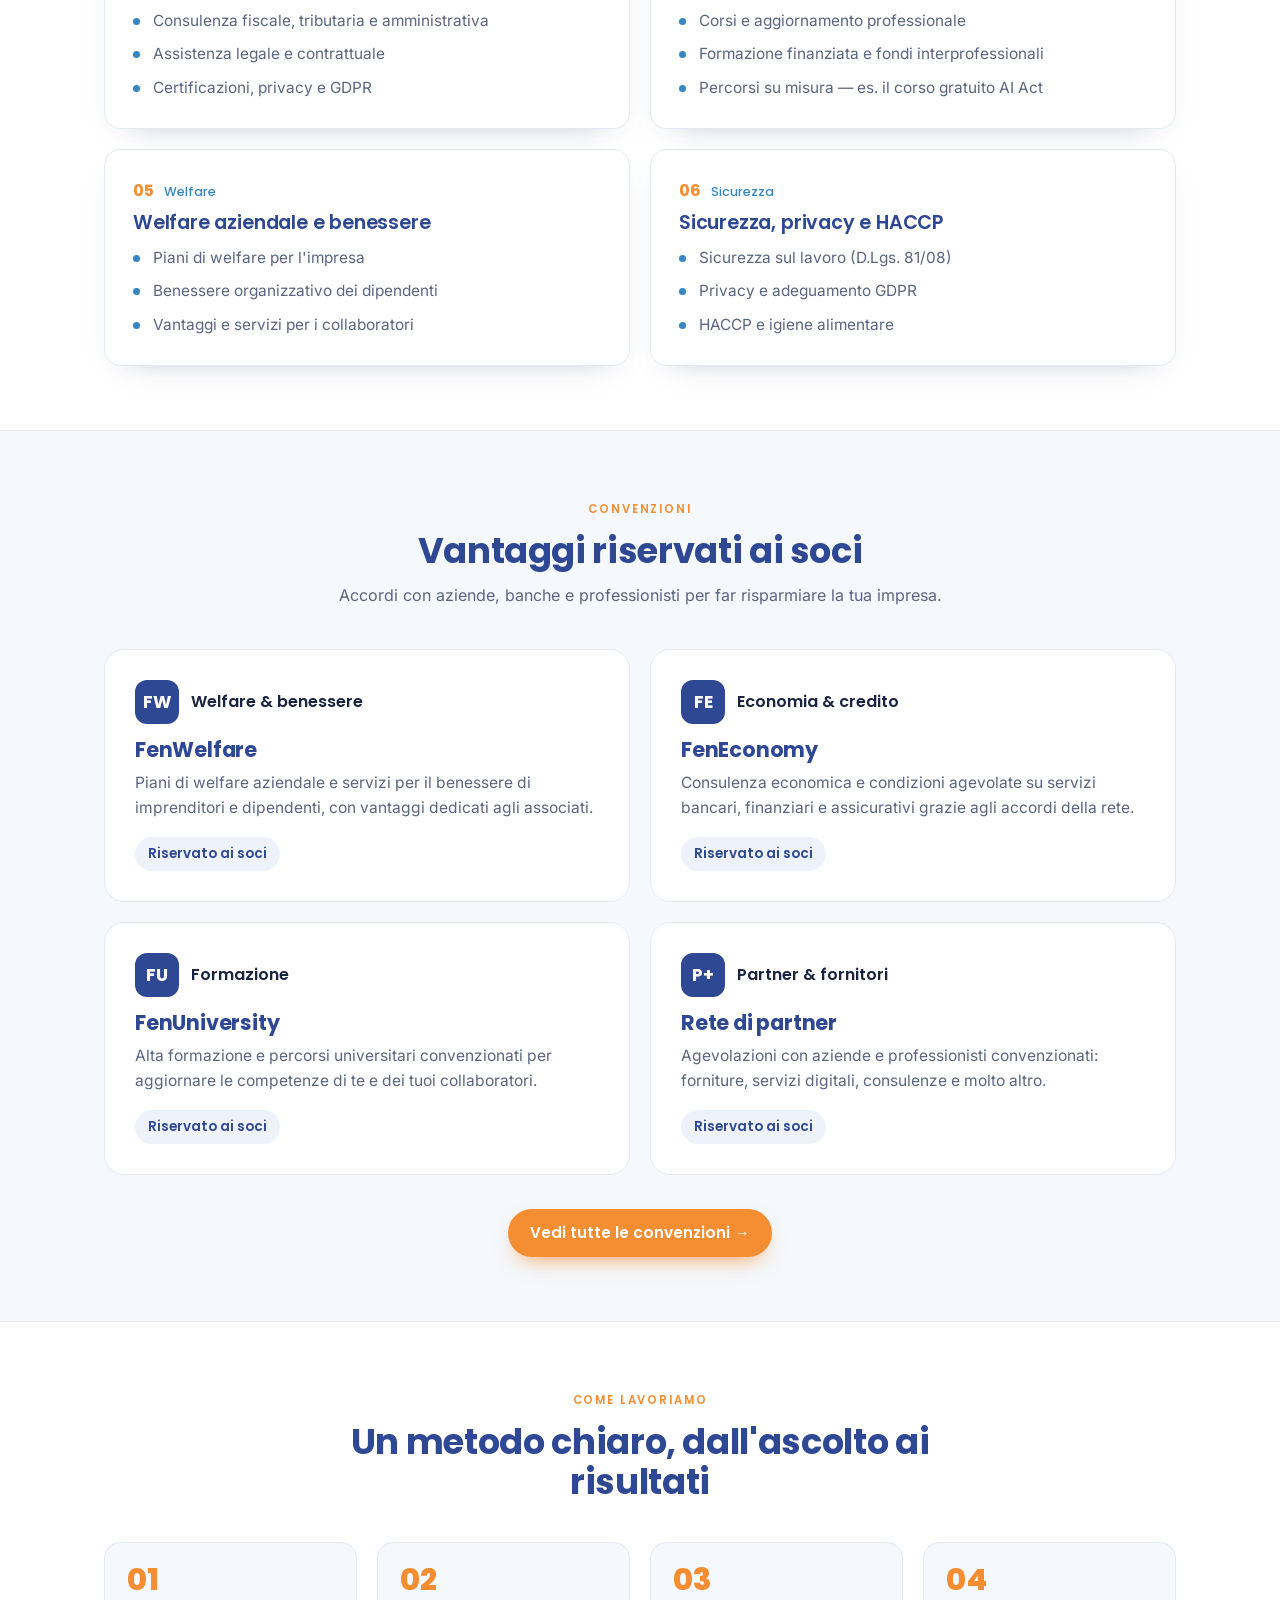
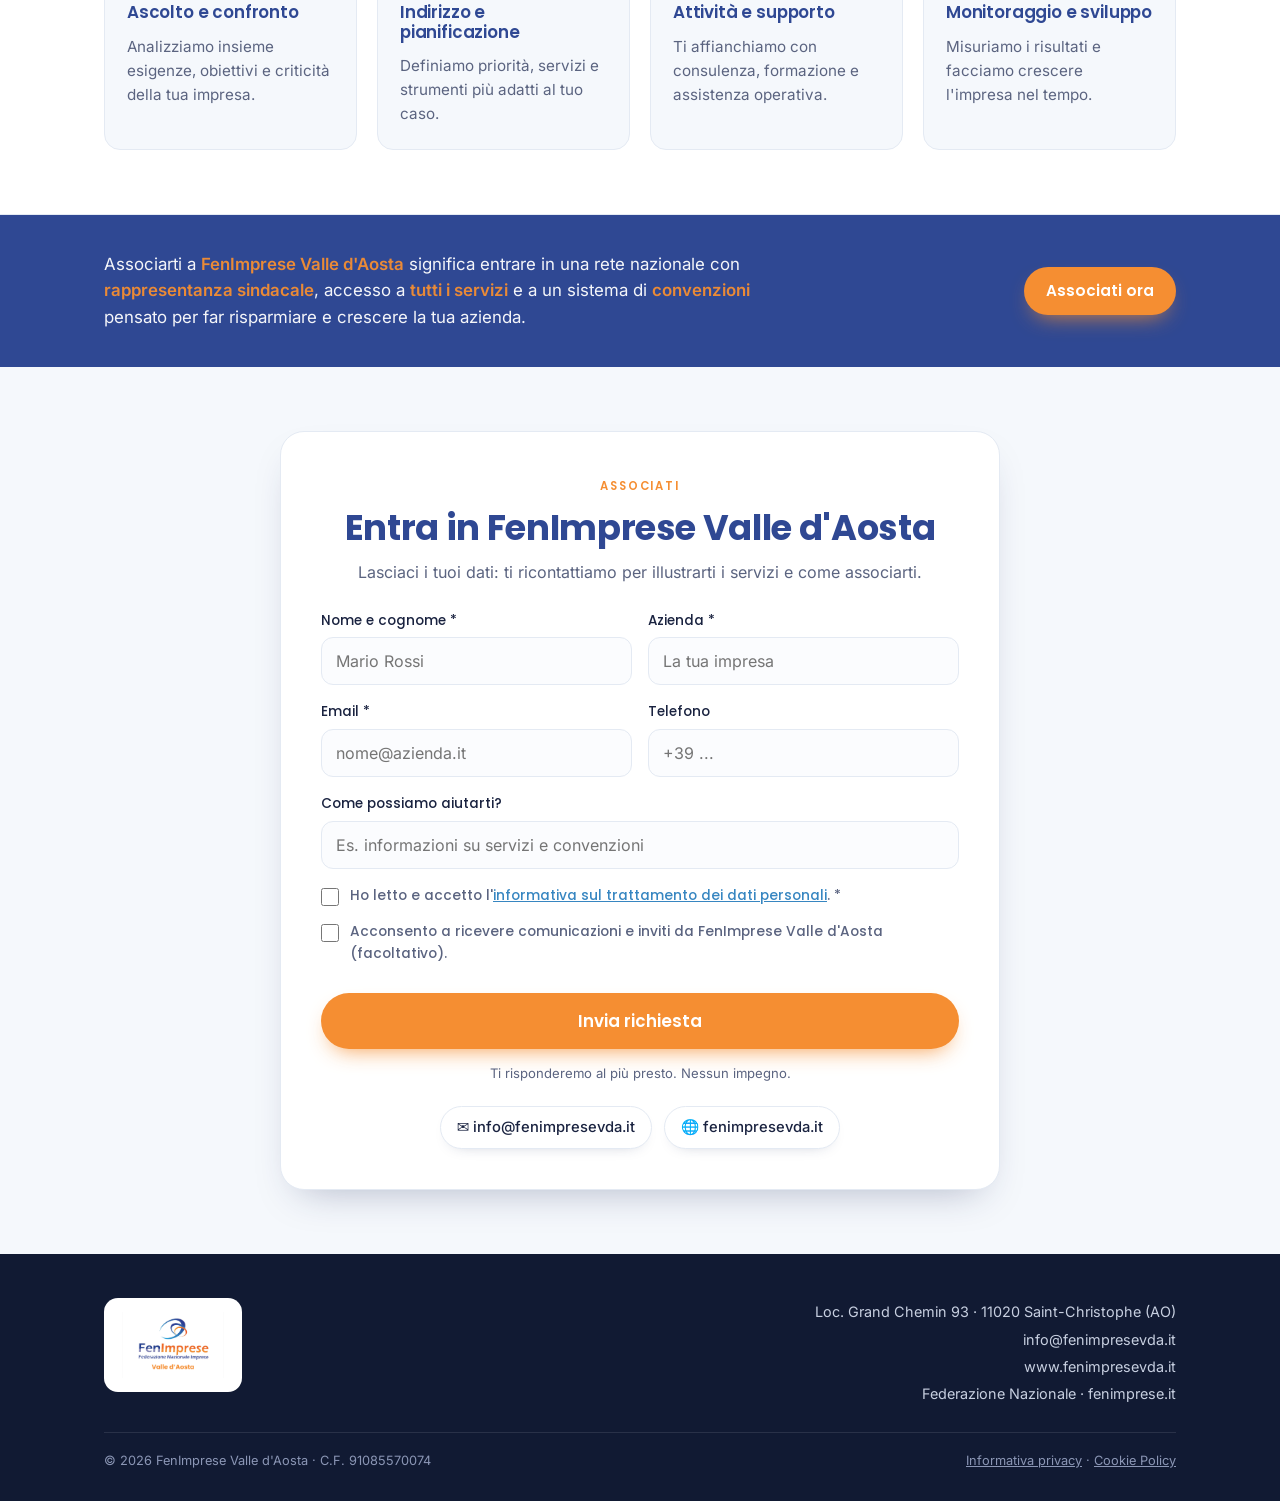
==== commit eb653bb9: "Add files via upload" ====
--- a/index.html
+++ b/index.html
@@ -31,7 +31,10 @@
   .btn-primary{background:var(--orange);color:#fff;box-shadow:0 10px 22px -10px rgba(245,142,50,.9)}
   .btn-primary:hover{transform:translateY(-2px);box-shadow:0 14px 26px -10px rgba(245,142,50,.95)}
   nav.links .btn{padding:10px 20px}
+  .btn-assemblea{background:#fff;color:var(--navy);border:1.5px solid var(--navy)}
+  .btn-assemblea:hover{background:var(--navy);color:#fff;transform:translateY(-2px)}
   @media(max-width:820px){nav.links a:not(.btn){display:none}.logo-img{height:48px}}
+  @media(max-width:820px){nav.links{gap:10px}nav.links .btn{padding:9px 14px;font-size:.82rem}}
 
   .hero{padding:70px 0 44px}
   .hero-grid{display:grid;grid-template-columns:1.15fr .85fr;gap:48px;align-items:center}
@@ -45,6 +48,13 @@
   .chip.free .dot{background:var(--orange)}
   .hero-cta{display:flex;align-items:center;gap:16px;flex-wrap:wrap}
   .hero-cta .note{font-size:.86rem;color:var(--muted)}
+  .assemblea-banner{display:inline-flex;align-items:center;gap:12px;background:rgba(255,255,255,.12);border:1px solid rgba(255,255,255,.28);border-radius:999px;padding:8px 8px 8px 8px;margin-bottom:22px;transition:background .15s,transform .15s;max-width:100%}
+  .assemblea-banner:hover{background:rgba(255,255,255,.2);transform:translateY(-2px)}
+  .assemblea-banner .ab-badge{background:var(--orange);color:#fff;font-family:'Poppins',sans-serif;font-weight:600;font-size:.7rem;letter-spacing:.04em;padding:5px 11px;border-radius:999px;white-space:nowrap}
+  .assemblea-banner .ab-text{font-size:.9rem;color:#fff}
+  .assemblea-banner .ab-text b{font-weight:600}
+  .assemblea-banner .ab-arrow{color:#fff;font-size:1.1rem;padding-right:8px;flex-shrink:0}
+  @media(max-width:560px){.assemblea-banner{gap:9px}.assemblea-banner .ab-text{font-size:.8rem}.assemblea-banner .ab-text b{display:block}}
 
   .count-card{background:linear-gradient(150deg,var(--navy),#233a7d 55%,var(--blue));color:#fff;border-radius:22px;padding:30px 30px 26px;box-shadow:var(--shadow);position:relative;overflow:hidden}
   .count-card::after{content:"";position:absolute;right:-60px;top:-60px;width:180px;height:180px;border-radius:50%;background:radial-gradient(circle,rgba(245,142,50,.5),transparent 70%)}
@@ -205,6 +215,7 @@
       <a href="#chi-siamo">Chi siamo</a>
       <a href="#servizi">Servizi</a>
       <a href="convenzioni.html">Convenzioni</a>
+      <a href="assemblea.html" class="btn btn-assemblea">Assemblea 30/9</a>
       <a href="#associati" class="btn btn-primary">Associati</a>
     </nav>
   </div>
@@ -216,6 +227,11 @@
   <section class="hero">
     <div class="wrap hero-grid">
       <div>
+        <a href="assemblea.html" class="assemblea-banner">
+          <span class="ab-badge">30 SET 2026</span>
+          <span class="ab-text"><b>Assemblea Costituente</b> · Conferma la tua presenza</span>
+          <span class="ab-arrow">&rarr;</span>
+        </a>
         <span class="eyebrow">Associazione datoriale · Valle d'Aosta</span>
         <h1>Rappresentiamo e sosteniamo le <span class="hl">imprese</span> della Valle d'Aosta.</h1>
         <p class="lead">FenImprese Valle d'Aosta è la sede regionale della <b>Federazione Nazionale Imprese</b>, associazione datoriale senza fini di lucro riconosciuta dal Ministero del Lavoro. Rappresentanza sindacale, servizi concreti e convenzioni vantaggiose per far crescere la tua azienda.</p>
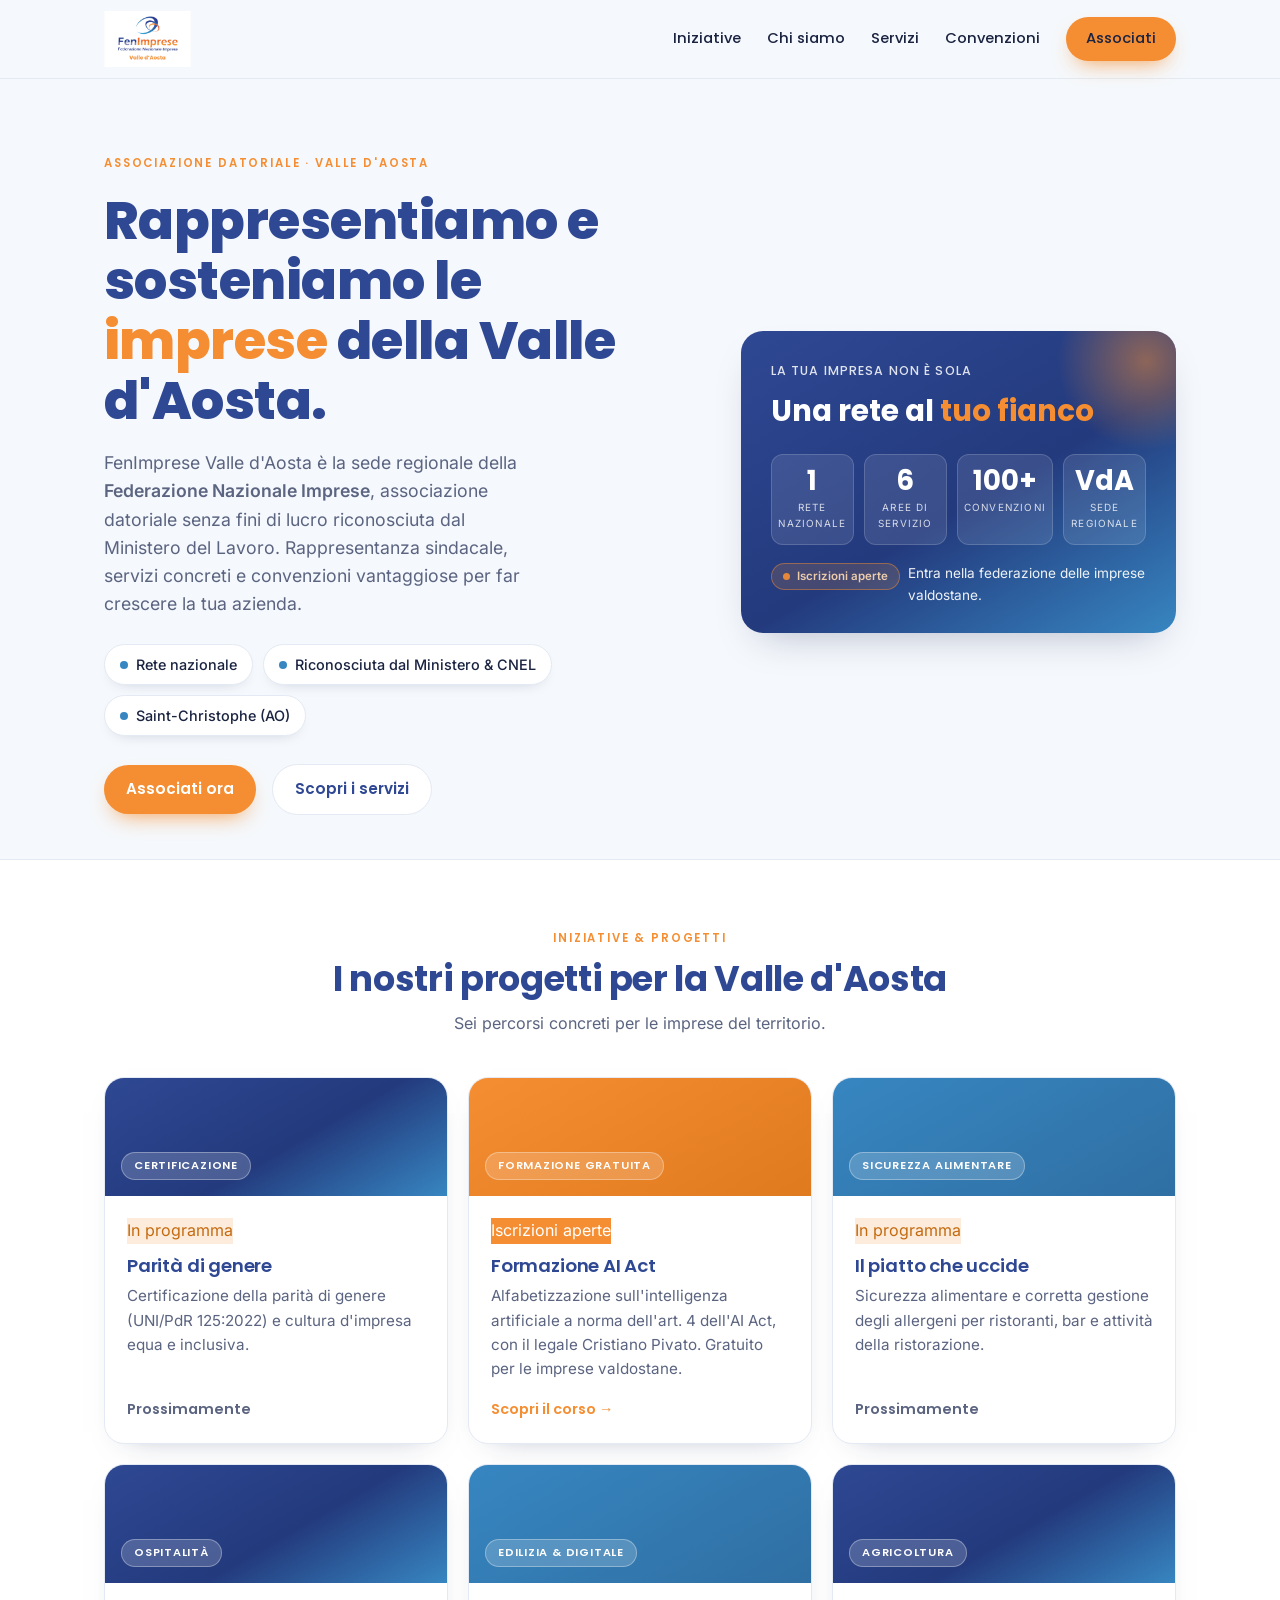
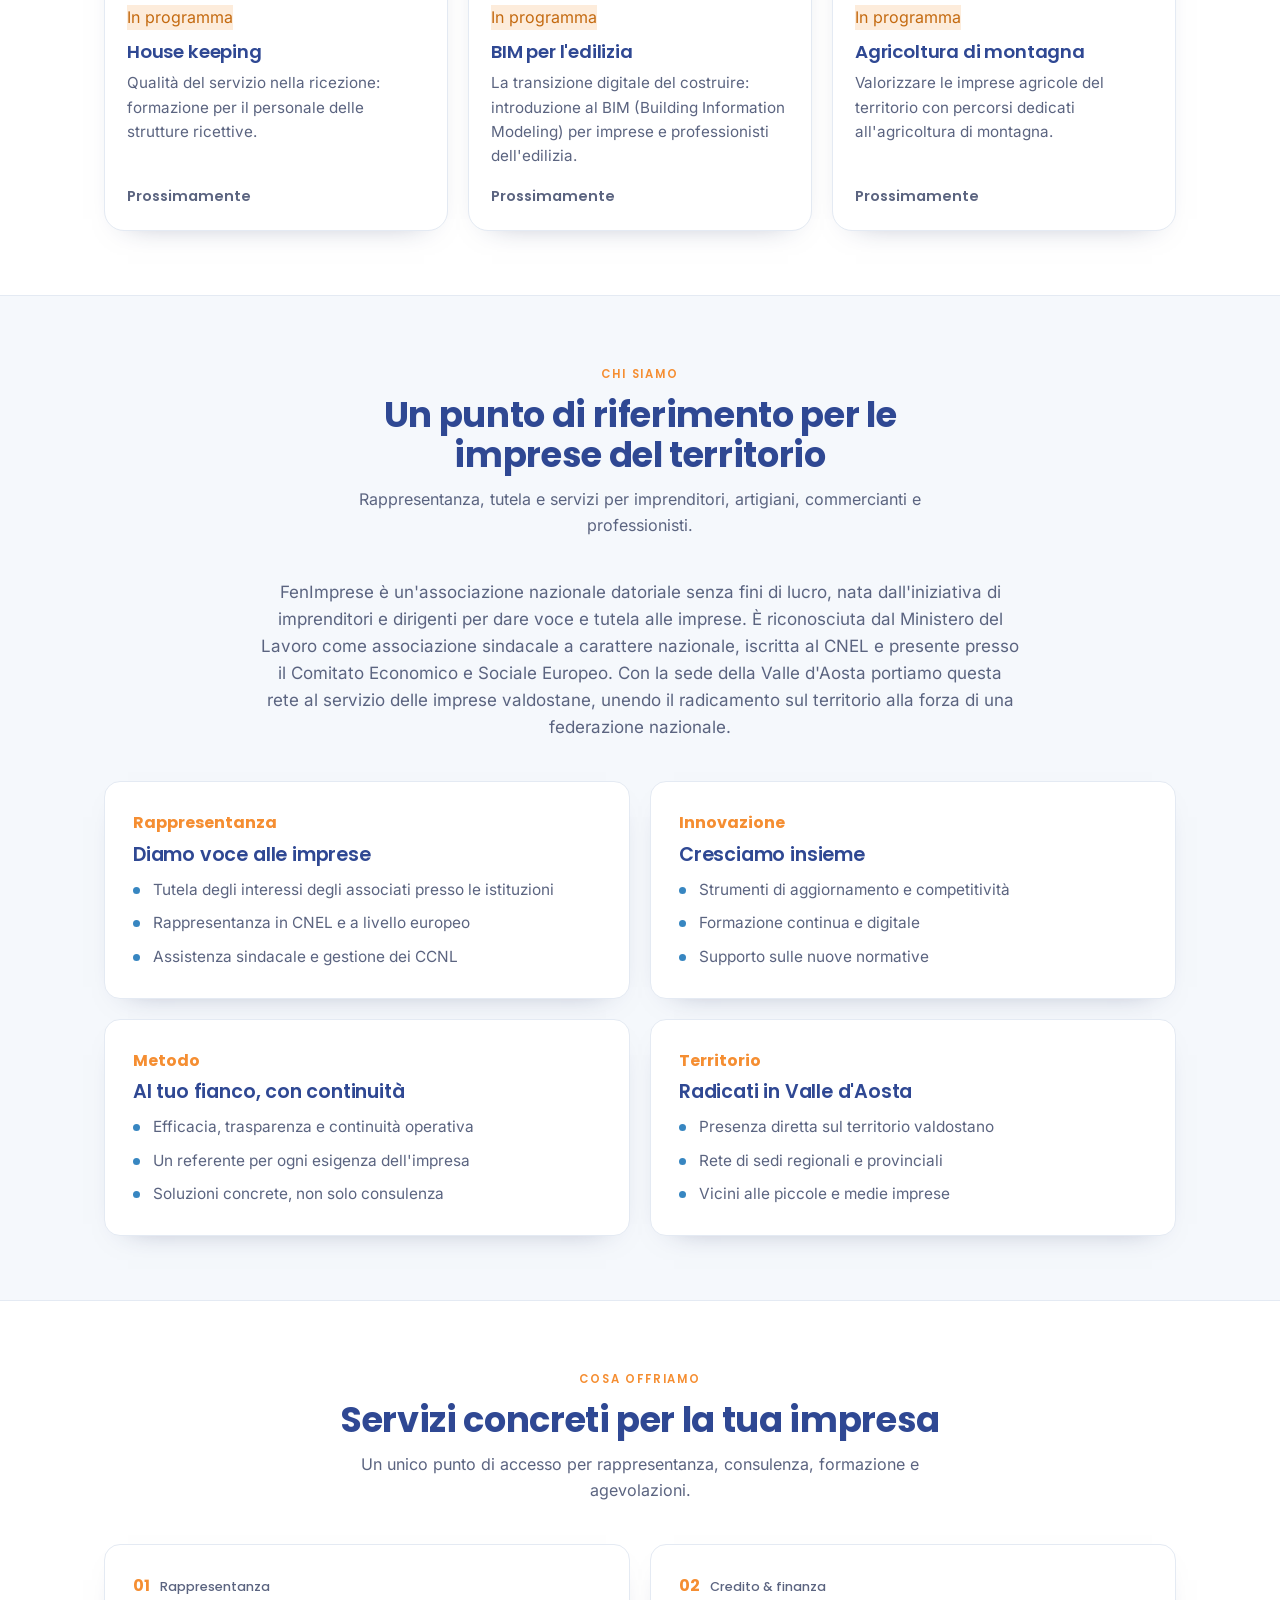
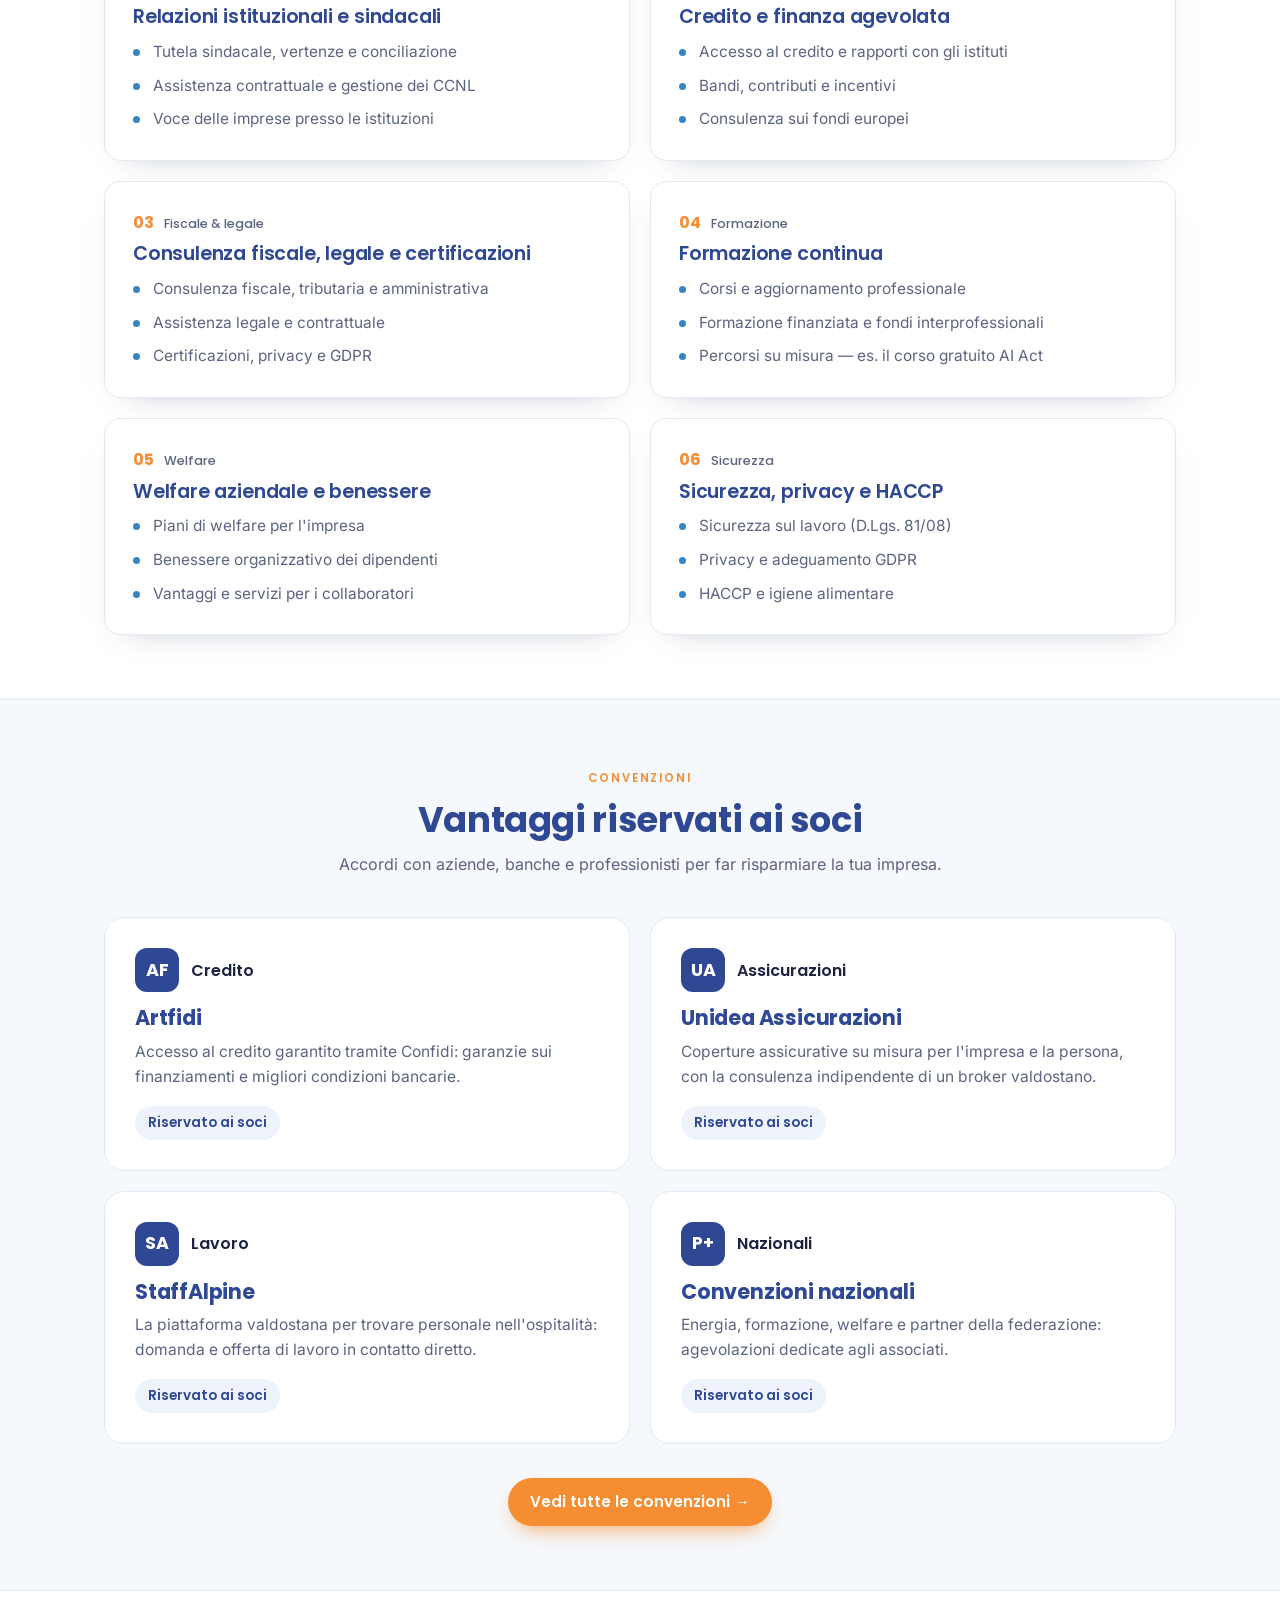
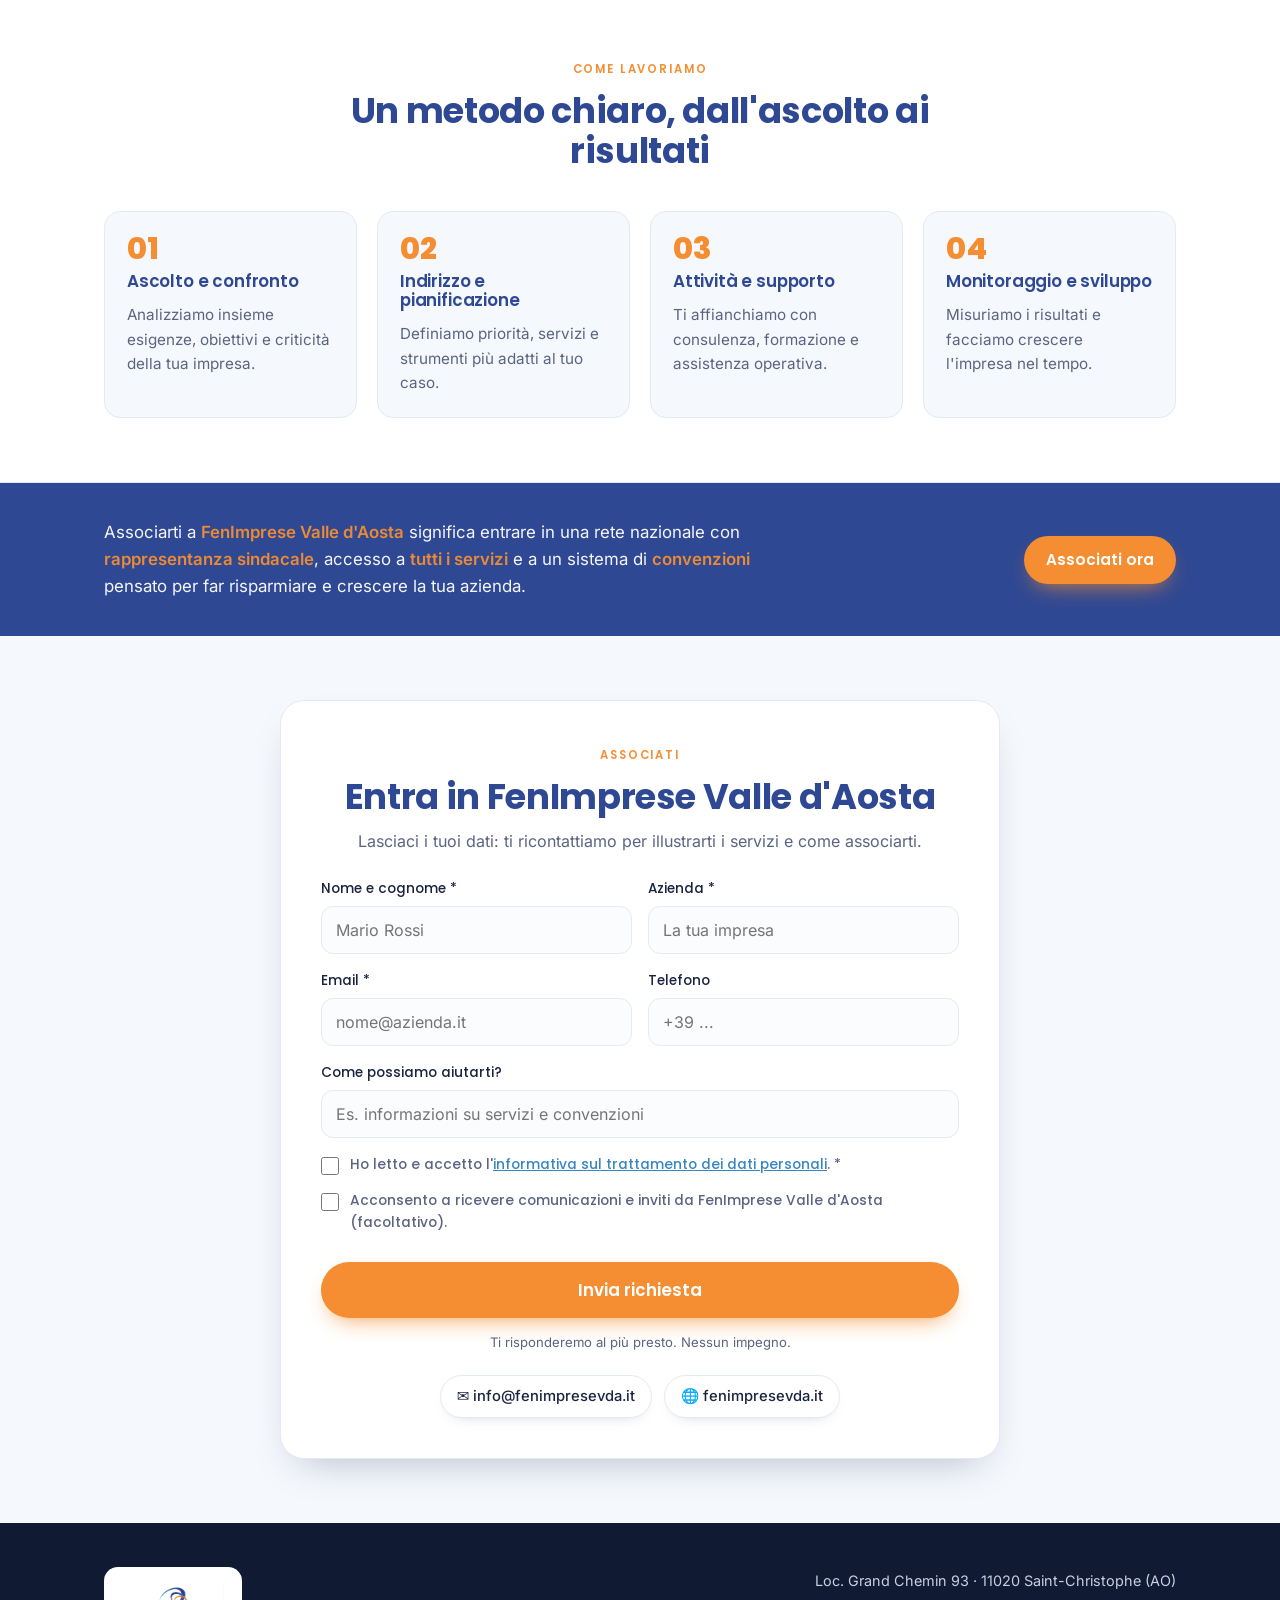
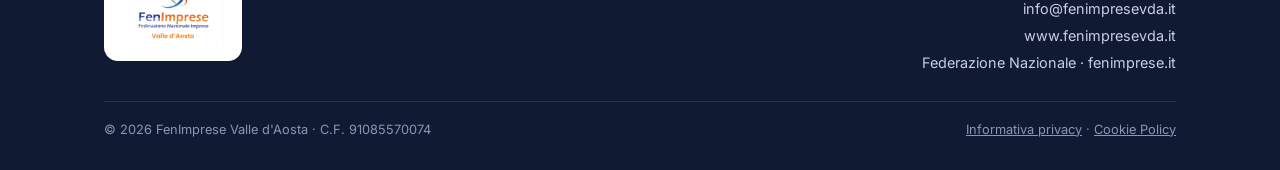
==== commit 74ec37a6: "Add files via upload" ====
--- a/index.html
+++ b/index.html
@@ -31,10 +31,7 @@
   .btn-primary{background:var(--orange);color:#fff;box-shadow:0 10px 22px -10px rgba(245,142,50,.9)}
   .btn-primary:hover{transform:translateY(-2px);box-shadow:0 14px 26px -10px rgba(245,142,50,.95)}
   nav.links .btn{padding:10px 20px}
-  .btn-assemblea{background:#fff;color:var(--navy);border:1.5px solid var(--navy)}
-  .btn-assemblea:hover{background:var(--navy);color:#fff;transform:translateY(-2px)}
   @media(max-width:820px){nav.links a:not(.btn){display:none}.logo-img{height:48px}}
-  @media(max-width:820px){nav.links{gap:10px}nav.links .btn{padding:9px 14px;font-size:.82rem}}
 
   .hero{padding:70px 0 44px}
   .hero-grid{display:grid;grid-template-columns:1.15fr .85fr;gap:48px;align-items:center}
@@ -48,13 +45,6 @@
   .chip.free .dot{background:var(--orange)}
   .hero-cta{display:flex;align-items:center;gap:16px;flex-wrap:wrap}
   .hero-cta .note{font-size:.86rem;color:var(--muted)}
-  .assemblea-banner{display:inline-flex;align-items:center;gap:12px;background:rgba(255,255,255,.12);border:1px solid rgba(255,255,255,.28);border-radius:999px;padding:8px 8px 8px 8px;margin-bottom:22px;transition:background .15s,transform .15s;max-width:100%}
-  .assemblea-banner:hover{background:rgba(255,255,255,.2);transform:translateY(-2px)}
-  .assemblea-banner .ab-badge{background:var(--orange);color:#fff;font-family:'Poppins',sans-serif;font-weight:600;font-size:.7rem;letter-spacing:.04em;padding:5px 11px;border-radius:999px;white-space:nowrap}
-  .assemblea-banner .ab-text{font-size:.9rem;color:#fff}
-  .assemblea-banner .ab-text b{font-weight:600}
-  .assemblea-banner .ab-arrow{color:#fff;font-size:1.1rem;padding-right:8px;flex-shrink:0}
-  @media(max-width:560px){.assemblea-banner{gap:9px}.assemblea-banner .ab-text{font-size:.8rem}.assemblea-banner .ab-text b{display:block}}
 
   .count-card{background:linear-gradient(150deg,var(--navy),#233a7d 55%,var(--blue));color:#fff;border-radius:22px;padding:30px 30px 26px;box-shadow:var(--shadow);position:relative;overflow:hidden}
   .count-card::after{content:"";position:absolute;right:-60px;top:-60px;width:180px;height:180px;border-radius:50%;background:radial-gradient(circle,rgba(245,142,50,.5),transparent 70%)}
@@ -117,17 +107,6 @@
   @media(max-width:720px){.paths{grid-template-columns:1fr}}
 
   .speaker{display:grid;grid-template-columns:.8fr 1.4fr;gap:40px;align-items:center;background:linear-gradient(150deg,#fff,#eef4fb);border:1px solid var(--line);border-radius:24px;padding:38px;box-shadow:var(--shadow)}
-  .speaker .photo{aspect-ratio:1/1;border-radius:18px;background:linear-gradient(150deg,var(--navy),var(--blue));display:flex;flex-direction:column;align-items:center;justify-content:center;color:#fff;text-align:center;padding:20px}
-  .speaker .photo .mono{font-family:'Poppins',sans-serif;font-weight:700;font-size:3rem;line-height:1}
-  .speaker .photo small{opacity:.85;margin-top:10px;font-size:.75rem}
-  .speaker .eyebrow{color:var(--blue)}
-  .speaker h2{font-size:1.8rem;font-weight:700;color:var(--navy);margin:8px 0 4px}
-  .speaker .role{font-family:'Poppins',sans-serif;font-weight:500;color:var(--orange);margin-bottom:14px}
-  .speaker p{color:var(--muted);margin-bottom:12px}
-  .creds{display:flex;flex-wrap:wrap;gap:8px}
-  .creds span{background:#fff;border:1px solid var(--line);border-radius:999px;padding:5px 12px;font-size:.82rem;color:var(--ink)}
-  @media(max-width:760px){.speaker{grid-template-columns:1fr;padding:28px}}
-
   .trust{background:var(--navy);color:#fff;padding:36px 0}
   .trust .wrap{display:flex;align-items:center;justify-content:space-between;gap:24px;flex-wrap:wrap}
   .trust p{font-size:1.05rem;max-width:62ch;opacity:.95}
@@ -140,15 +119,6 @@
   label{display:block;font-family:'Poppins',sans-serif;font-weight:500;font-size:.85rem;color:var(--ink);margin-bottom:6px}
   input,select{width:100%;font-family:'Inter',sans-serif;font-size:1rem;color:var(--ink);padding:13px 14px;border:1.5px solid var(--line);border-radius:12px;background:#fbfcfe;transition:border-color .15s ease,box-shadow .15s ease}
   input:focus,select:focus{outline:none;border-color:var(--blue);box-shadow:0 0 0 4px rgba(55,134,193,.15)}
-  .seg{display:grid;grid-template-columns:1fr 1fr;gap:10px}
-  .seg label{display:flex;align-items:center;gap:10px;margin:0;padding:13px 14px;border:1.5px solid var(--line);border-radius:12px;background:#fbfcfe;cursor:pointer;font-weight:500;font-size:.95rem;color:var(--ink)}
-  .seg input{width:auto;accent-color:var(--orange)}
-  .seg label:has(input:checked){border-color:var(--orange);background:#fff6ec}
-  .pathbox{display:none;margin-top:14px;border-radius:12px;padding:16px 18px;font-size:.92rem;line-height:1.55}
-  .pathbox.show{display:block}
-  .pathbox.fondo{background:#eef6fb;border:1px solid #cfe4f2;color:#245b7d}
-  .pathbox.tessera{background:#fff6ec;border:1px solid #f6d9b5;color:#9a5a12}
-  .pathbox b{font-weight:600}
   .consent{display:flex;gap:11px;align-items:flex-start;margin-top:14px;font-size:.86rem;color:var(--muted)}
   .consent input{width:18px;height:18px;flex:none;margin-top:3px;accent-color:var(--orange)}
   .consent a{color:var(--blue);text-decoration:underline}
@@ -158,7 +128,7 @@
   .success .tick{width:64px;height:64px;border-radius:50%;background:#e7f3ea;color:#2f7d46;display:flex;align-items:center;justify-content:center;font-size:2rem;margin:0 auto 16px}
   .success h3{color:var(--navy);font-size:1.4rem;margin-bottom:8px}
   .success p{color:var(--muted)}
-  @media(max-width:620px){.row2,.seg{grid-template-columns:1fr}.form-card{padding:26px}}
+  @media(max-width:620px){.row2{grid-template-columns:1fr}.form-card{padding:26px}}
 
   footer.site{background:#111a33;color:#c7cfe0;padding:44px 0 30px;font-size:.9rem}
   footer.site .top{display:flex;justify-content:space-between;gap:30px;flex-wrap:wrap;padding-bottom:24px;border-bottom:1px solid rgba(255,255,255,.1);align-items:flex-start}
@@ -182,7 +152,6 @@
   .tl-step h3{font-size:1.05rem;font-weight:600;color:var(--navy);margin:8px 0 8px}
   .path.conv .icn{background:var(--navy)}
   .path.conv .cost{background:#eef2fb;color:var(--navy)}
-  .mod .tag .dur.cat{color:var(--blue)}
   .hero-cta a.ghost{background:#fff;color:var(--navy);border:1.5px solid var(--line)}
   .hero-cta a.ghost:hover{transform:translateY(-2px)}
   .assoc-info{display:flex;flex-wrap:wrap;gap:12px;justify-content:center;margin-top:22px}
@@ -194,13 +163,13 @@
   a.init-card:hover{transform:translateY(-4px);box-shadow:0 22px 40px -26px rgba(31,44,90,.55)}
   .init-card .cover{height:118px;background:linear-gradient(150deg,var(--navy),#233a7d 55%,var(--blue));display:flex;align-items:flex-end;padding:16px}
   .init-card .cover.orange{background:linear-gradient(150deg,#F58E32,#e07a1f)}
+  .init-card .cover.blue{background:linear-gradient(150deg,#3786C1,#2f6fa3)}
   .init-card .cover .cat{background:rgba(255,255,255,.18);border:1px solid rgba(255,255,255,.32);color:#fff;border-radius:999px;padding:4px 12px;font-family:'Poppins',sans-serif;font-weight:600;font-size:.7rem;letter-spacing:.07em;text-transform:uppercase}
   .init-card .body{padding:22px;display:flex;flex-direction:column;flex:1}
   .init-card .state{align-self:flex-start;margin-bottom:12px}
   .init-card h3{font-size:1.15rem;font-weight:600;color:var(--navy);margin-bottom:8px}
   .init-card p{color:var(--muted);font-size:.95rem;flex:1}
   .init-card .more{margin-top:16px;font-family:'Poppins',sans-serif;font-weight:600;font-size:.9rem;color:var(--orange);display:inline-flex;align-items:center;gap:6px}
-  .init-card.soon{opacity:.9}
   .init-card.soon .more{color:var(--muted)}
 </style>
 
@@ -215,7 +184,6 @@
       <a href="#chi-siamo">Chi siamo</a>
       <a href="#servizi">Servizi</a>
       <a href="convenzioni.html">Convenzioni</a>
-      <a href="assemblea.html" class="btn btn-assemblea">Assemblea 30/9</a>
       <a href="#associati" class="btn btn-primary">Associati</a>
     </nav>
   </div>
@@ -227,11 +195,6 @@
   <section class="hero">
     <div class="wrap hero-grid">
       <div>
-        <a href="assemblea.html" class="assemblea-banner">
-          <span class="ab-badge">30 SET 2026</span>
-          <span class="ab-text"><b>Assemblea Costituente</b> · Conferma la tua presenza</span>
-          <span class="ab-arrow">&rarr;</span>
-        </a>
         <span class="eyebrow">Associazione datoriale · Valle d'Aosta</span>
         <h1>Rappresentiamo e sosteniamo le <span class="hl">imprese</span> della Valle d'Aosta.</h1>
         <p class="lead">FenImprese Valle d'Aosta è la sede regionale della <b>Federazione Nazionale Imprese</b>, associazione datoriale senza fini di lucro riconosciuta dal Ministero del Lavoro. Rappresentanza sindacale, servizi concreti e convenzioni vantaggiose per far crescere la tua azienda.</p>
@@ -263,42 +226,72 @@
     </div>
   </section>
 
-  <!-- INIZIATIVE -->
+  <!-- INIZIATIVE / PROGETTI -->
   <section id="iniziative" class="band timeline-sec">
     <div class="wrap">
       <div class="sec-head">
-        <span class="eyebrow">Iniziative &amp; formazione</span>
-        <h2>Cosa stiamo facendo sul territorio</h2>
-        <p>Corsi, eventi e progetti aperti alle imprese della Valle d'Aosta. Clicca per scoprire i dettagli.</p>
+        <span class="eyebrow">Iniziative &amp; progetti</span>
+        <h2>I nostri progetti per la Valle d'Aosta</h2>
+        <p>Sei percorsi concreti per le imprese del territorio.</p>
       </div>
       <div class="inits">
+
+        <div class="init-card soon">
+          <div class="cover"><span class="cat">Certificazione</span></div>
+          <div class="body">
+            <span class="state soon">In programma</span>
+            <h3>Parità di genere</h3>
+            <p>Certificazione della parità di genere (UNI/PdR 125:2022) e cultura d'impresa equa e inclusiva.</p>
+            <span class="more">Prossimamente</span>
+          </div>
+        </div>
 
         <a class="init-card" href="corso-ai-act.html">
           <div class="cover orange"><span class="cat">Formazione gratuita</span></div>
           <div class="body">
             <span class="state here">Iscrizioni aperte</span>
-            <h3>Corso gratuito AI Act</h3>
-            <p>Alfabetizzazione sull'intelligenza artificiale a norma dell'art. 4 dell'AI Act, con l'avv. Cristiano Pivato, Data &amp; Privacy Specialist. Gratuito per le imprese valdostane.</p>
+            <h3>Formazione AI Act</h3>
+            <p>Alfabetizzazione sull'intelligenza artificiale a norma dell'art. 4 dell'AI Act, con il legale Cristiano Pivato. Gratuito per le imprese valdostane.</p>
             <span class="more">Scopri il corso →</span>
           </div>
         </a>
 
         <div class="init-card soon">
-          <div class="cover"><span class="cat">Evento</span></div>
+          <div class="cover blue"><span class="cat">Sicurezza alimentare</span></div>
           <div class="body">
             <span class="state soon">In programma</span>
-            <h3>Incontri con le imprese</h3>
-            <p>Appuntamenti sul territorio per presentare FenImprese Valle d'Aosta, i servizi e le convenzioni riservate agli associati.</p>
+            <h3>Il piatto che uccide</h3>
+            <p>Sicurezza alimentare e corretta gestione degli allergeni per ristoranti, bar e attività della ristorazione.</p>
             <span class="more">Prossimamente</span>
           </div>
         </div>
 
         <div class="init-card soon">
-          <div class="cover"><span class="cat">Workshop</span></div>
+          <div class="cover"><span class="cat">Ospitalità</span></div>
           <div class="body">
             <span class="state soon">In programma</span>
-            <h3>Formazione finanziata</h3>
-            <p>Percorsi formativi per aziende e dipendenti tramite fondi interprofessionali, con costi a carico della formazione finanziata.</p>
+            <h3>House keeping</h3>
+            <p>Qualità del servizio nella ricezione: formazione per il personale delle strutture ricettive.</p>
+            <span class="more">Prossimamente</span>
+          </div>
+        </div>
+
+        <div class="init-card soon">
+          <div class="cover blue"><span class="cat">Edilizia &amp; digitale</span></div>
+          <div class="body">
+            <span class="state soon">In programma</span>
+            <h3>BIM per l'edilizia</h3>
+            <p>La transizione digitale del costruire: introduzione al BIM (Building Information Modeling) per imprese e professionisti dell'edilizia.</p>
+            <span class="more">Prossimamente</span>
+          </div>
+        </div>
+
+        <div class="init-card soon">
+          <div class="cover"><span class="cat">Agricoltura</span></div>
+          <div class="body">
+            <span class="state soon">In programma</span>
+            <h3>Agricoltura di montagna</h3>
+            <p>Valorizzare le imprese agricole del territorio con percorsi dedicati all'agricoltura di montagna.</p>
             <span class="more">Prossimamente</span>
           </div>
         </div>
@@ -367,7 +360,7 @@
       </div>
       <div class="modules">
         <div class="mod">
-          <div class="tag"><b>01</b><span class="dur cat">Rappresentanza</span></div>
+          <div class="tag"><b>01</b><span class="dur">Rappresentanza</span></div>
           <h3>Relazioni istituzionali e sindacali</h3>
           <ul>
             <li>Tutela sindacale, vertenze e conciliazione</li>
@@ -376,7 +369,7 @@
           </ul>
         </div>
         <div class="mod">
-          <div class="tag"><b>02</b><span class="dur cat">Credito &amp; finanza</span></div>
+          <div class="tag"><b>02</b><span class="dur">Credito &amp; finanza</span></div>
           <h3>Credito e finanza agevolata</h3>
           <ul>
             <li>Accesso al credito e rapporti con gli istituti</li>
@@ -385,7 +378,7 @@
           </ul>
         </div>
         <div class="mod">
-          <div class="tag"><b>03</b><span class="dur cat">Fiscale &amp; legale</span></div>
+          <div class="tag"><b>03</b><span class="dur">Fiscale &amp; legale</span></div>
           <h3>Consulenza fiscale, legale e certificazioni</h3>
           <ul>
             <li>Consulenza fiscale, tributaria e amministrativa</li>
@@ -394,7 +387,7 @@
           </ul>
         </div>
         <div class="mod">
-          <div class="tag"><b>04</b><span class="dur cat">Formazione</span></div>
+          <div class="tag"><b>04</b><span class="dur">Formazione</span></div>
           <h3>Formazione continua</h3>
           <ul>
             <li>Corsi e aggiornamento professionale</li>
@@ -403,7 +396,7 @@
           </ul>
         </div>
         <div class="mod">
-          <div class="tag"><b>05</b><span class="dur cat">Welfare</span></div>
+          <div class="tag"><b>05</b><span class="dur">Welfare</span></div>
           <h3>Welfare aziendale e benessere</h3>
           <ul>
             <li>Piani di welfare per l'impresa</li>
@@ -412,7 +405,7 @@
           </ul>
         </div>
         <div class="mod">
-          <div class="tag"><b>06</b><span class="dur cat">Sicurezza</span></div>
+          <div class="tag"><b>06</b><span class="dur">Sicurezza</span></div>
           <h3>Sicurezza, privacy e HACCP</h3>
           <ul>
             <li>Sicurezza sul lavoro (D.Lgs. 81/08)</li>
@@ -434,27 +427,27 @@
       </div>
       <div class="paths">
         <div class="path conv">
-          <div class="top"><div class="icn">FW</div><div class="q">Welfare &amp; benessere</div></div>
-          <h3>FenWelfare</h3>
-          <p>Piani di welfare aziendale e servizi per il benessere di imprenditori e dipendenti, con vantaggi dedicati agli associati.</p>
+          <div class="top"><div class="icn">AF</div><div class="q">Credito</div></div>
+          <h3>Artfidi</h3>
+          <p>Accesso al credito garantito tramite Confidi: garanzie sui finanziamenti e migliori condizioni bancarie.</p>
           <span class="cost">Riservato ai soci</span>
         </div>
         <div class="path conv">
-          <div class="top"><div class="icn">FE</div><div class="q">Economia &amp; credito</div></div>
-          <h3>FenEconomy</h3>
-          <p>Consulenza economica e condizioni agevolate su servizi bancari, finanziari e assicurativi grazie agli accordi della rete.</p>
+          <div class="top"><div class="icn">UA</div><div class="q">Assicurazioni</div></div>
+          <h3>Unidea Assicurazioni</h3>
+          <p>Coperture assicurative su misura per l'impresa e la persona, con la consulenza indipendente di un broker valdostano.</p>
           <span class="cost">Riservato ai soci</span>
         </div>
         <div class="path conv">
-          <div class="top"><div class="icn">FU</div><div class="q">Formazione</div></div>
-          <h3>FenUniversity</h3>
-          <p>Alta formazione e percorsi universitari convenzionati per aggiornare le competenze di te e dei tuoi collaboratori.</p>
+          <div class="top"><div class="icn">SA</div><div class="q">Lavoro</div></div>
+          <h3>StaffAlpine</h3>
+          <p>La piattaforma valdostana per trovare personale nell'ospitalità: domanda e offerta di lavoro in contatto diretto.</p>
           <span class="cost">Riservato ai soci</span>
         </div>
         <div class="path conv">
-          <div class="top"><div class="icn">P+</div><div class="q">Partner &amp; fornitori</div></div>
-          <h3>Rete di partner</h3>
-          <p>Agevolazioni con aziende e professionisti convenzionati: forniture, servizi digitali, consulenze e molto altro.</p>
+          <div class="top"><div class="icn">P+</div><div class="q">Nazionali</div></div>
+          <h3>Convenzioni nazionali</h3>
+          <p>Energia, formazione, welfare e partner della federazione: agevolazioni dedicate agli associati.</p>
           <span class="cost">Riservato ai soci</span>
         </div>
       </div>
@@ -496,7 +489,7 @@
     </div>
   </section>
 
-  <!-- TRUST / PERCHÉ ASSOCIARSI -->
+  <!-- TRUST -->
   <section class="trust">
     <div class="wrap">
       <p>Associarti a <b>FenImprese Valle d'Aosta</b> significa entrare in una rete nazionale con <b>rappresentanza sindacale</b>, accesso a <b>tutti i servizi</b> e a un sistema di <b>convenzioni</b> pensato per far risparmiare e crescere la tua azienda.</p>
@@ -582,17 +575,12 @@
 </footer>
 
 <script>
-  // Fonte campagna: legge ?utm_source= (o ?f=) e la salva nel campo nascosto
   (function(){
     var p=new URLSearchParams(location.search);
     var f=p.get('utm_source')||p.get('f')||'home';
     var el=document.getElementById('fonte'); if(el) el.value=f;
   })();
-
-  // ▼▼▼ INCOLLA QUI l'URL della Web App di Google (o l'endpoint Formspree) tra gli apici ▼▼▼
   const FORM_ENDPOINT = 'https://script.google.com/macros/s/AKfycbwHo48KUYdYgYVjm_8X_t6NlR8qDRTSarZIr0g1LvCDwyOo74_mADnQaVTJwItzqu3Qxg/exec';
-  // ▲▲▲ Se resta vuoto, il modulo mostra solo la conferma senza salvare i dati ▲▲▲
-
   document.getElementById('signup').addEventListener('submit',function(e){
     e.preventDefault();
     if(!this.checkValidity()){this.reportValidity();return;}
@@ -608,7 +596,6 @@
       fetch(FORM_ENDPOINT,{method:'POST',body:new FormData(form)}).then(done).catch(done);
     } else { done(); }
   });
-
   if(!window.matchMedia('(prefers-reduced-motion: reduce)').matches){
     var obs=new IntersectionObserver(function(entries){
       entries.forEach(function(en){if(en.isIntersecting){en.target.style.opacity=1;en.target.style.transform='none';obs.unobserve(en.target);}});
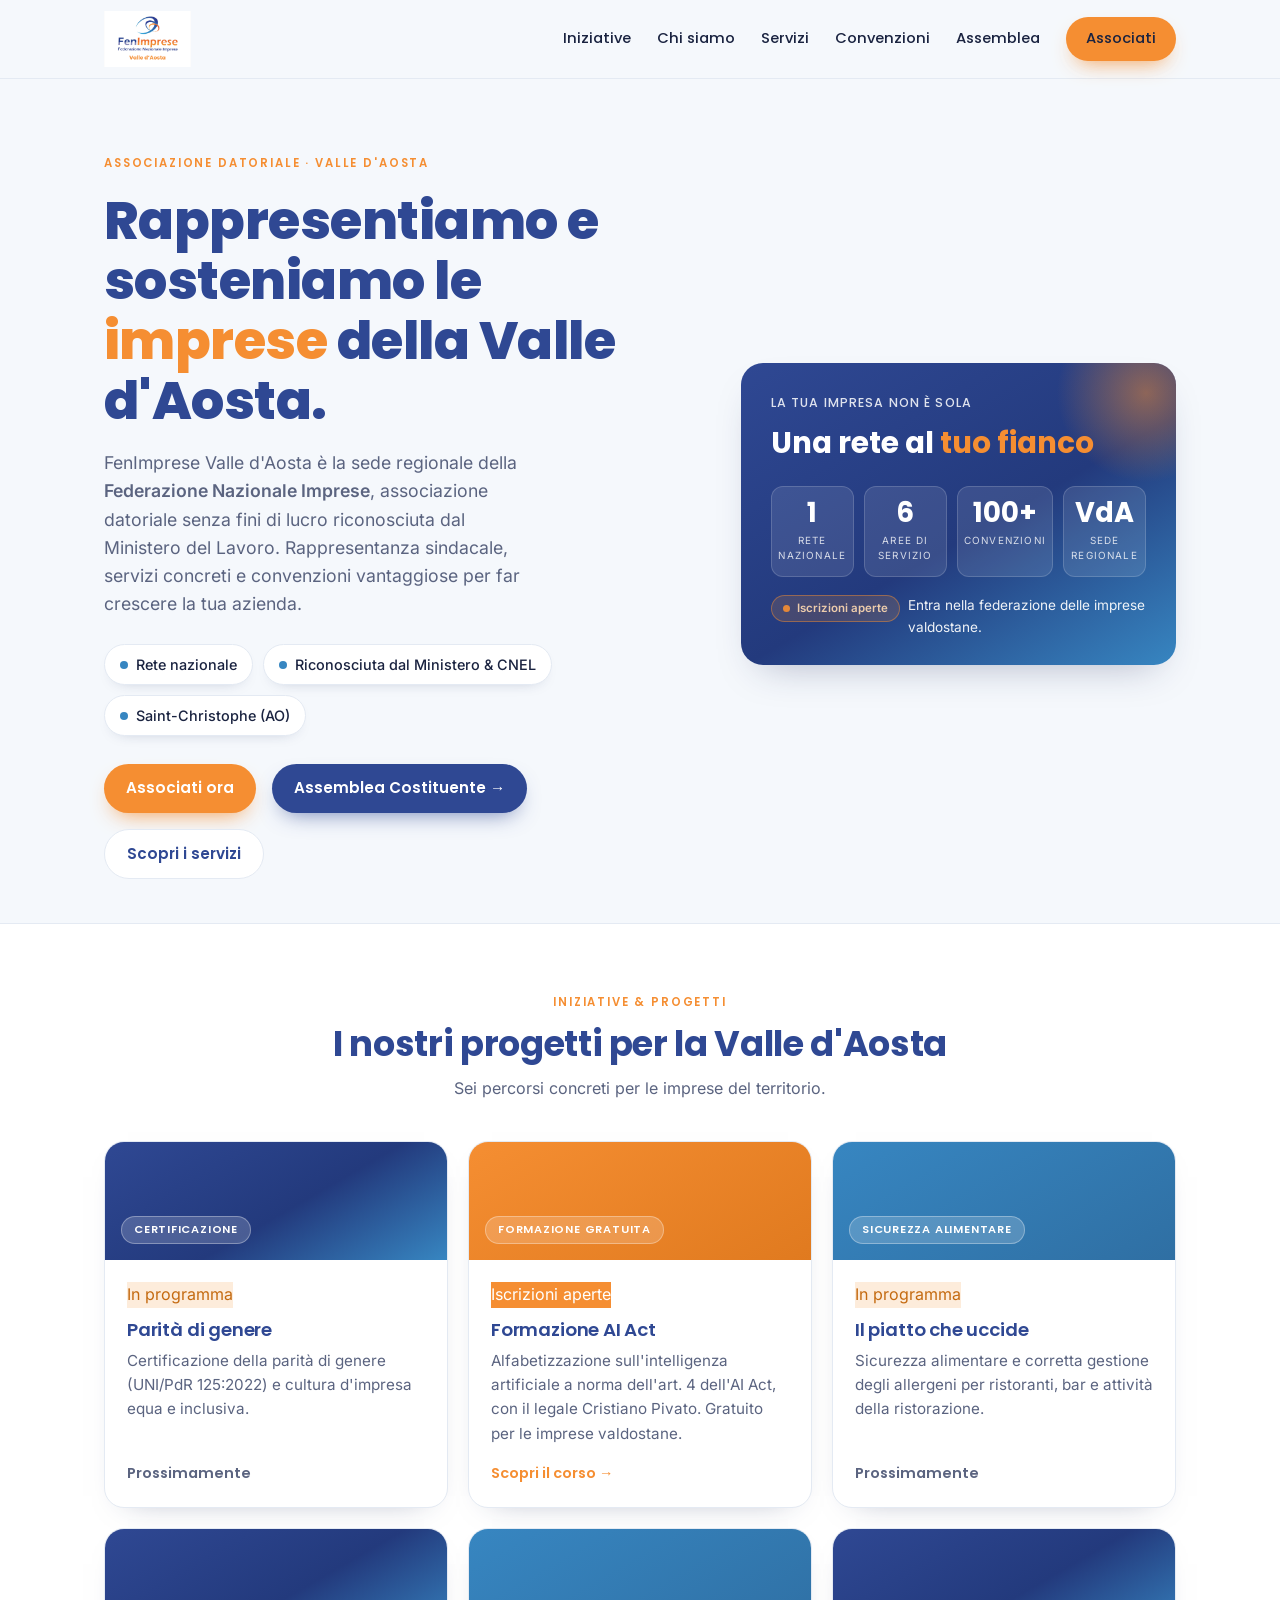
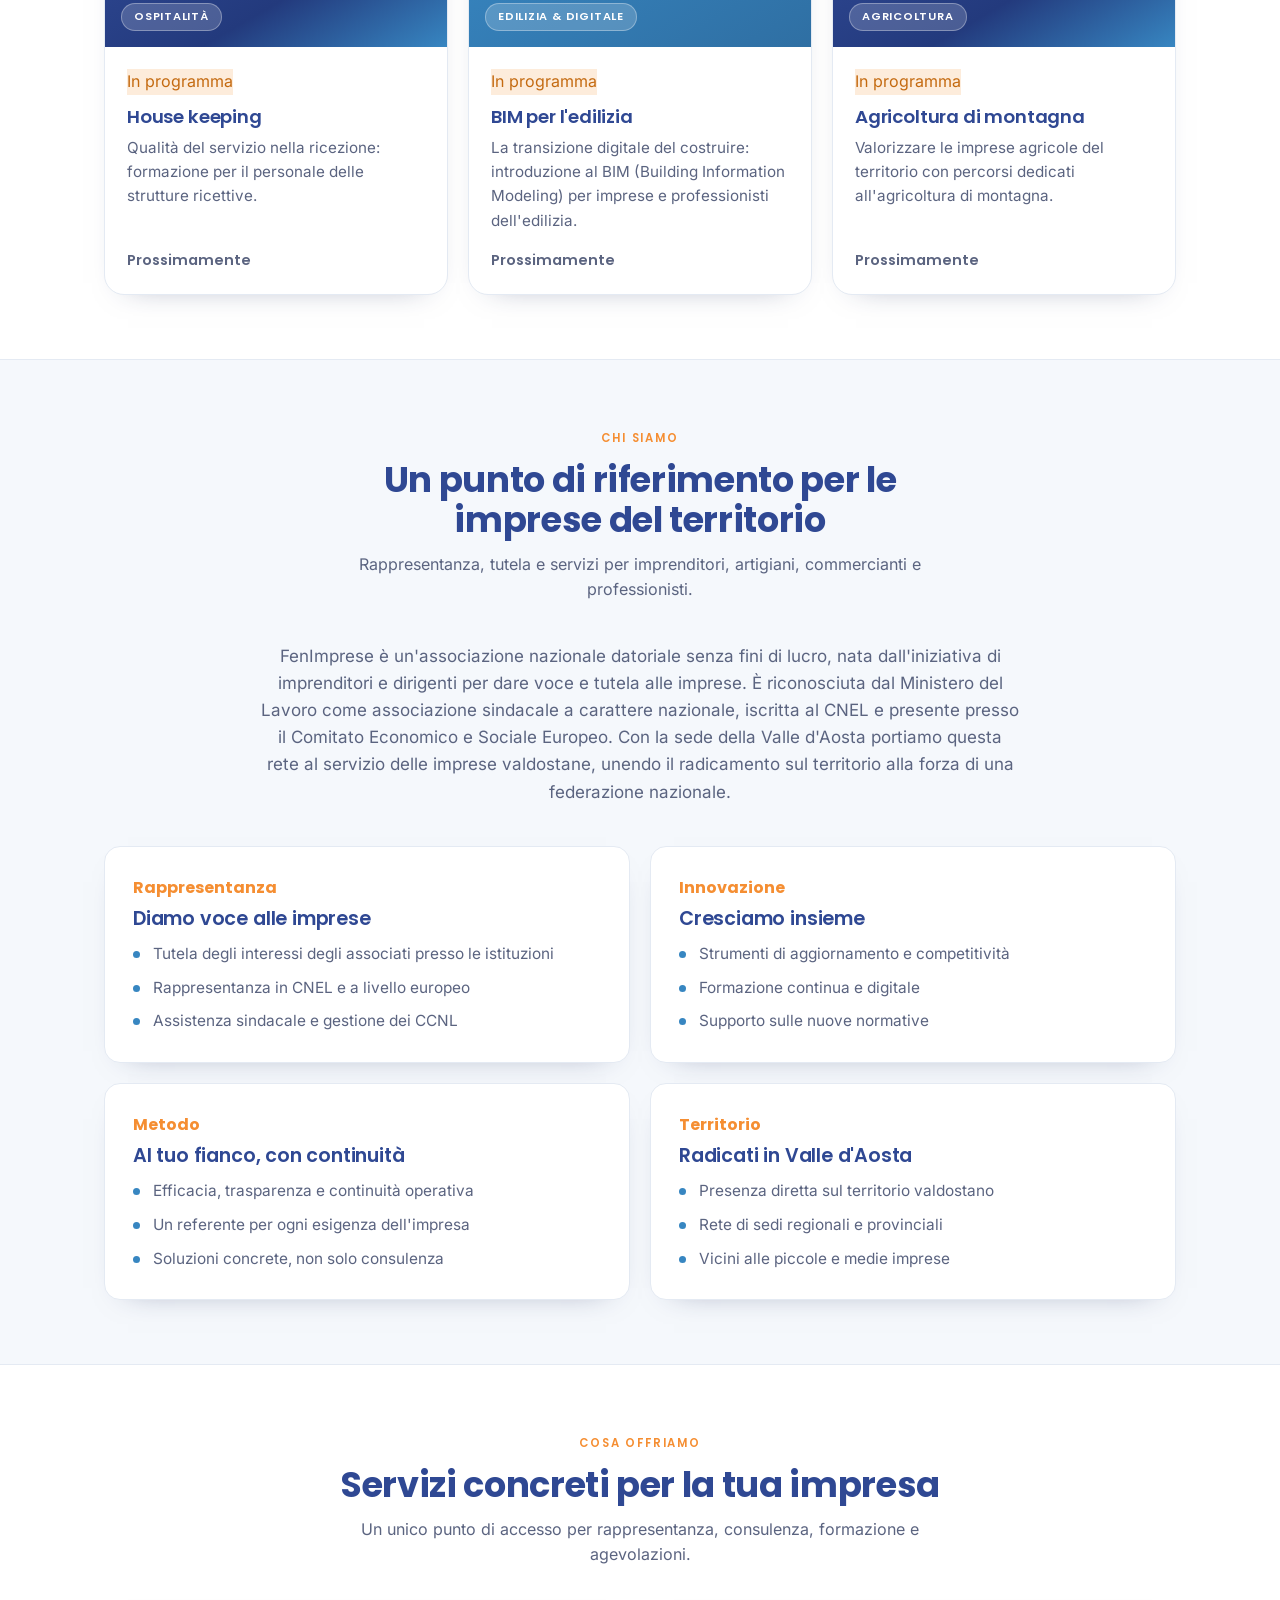
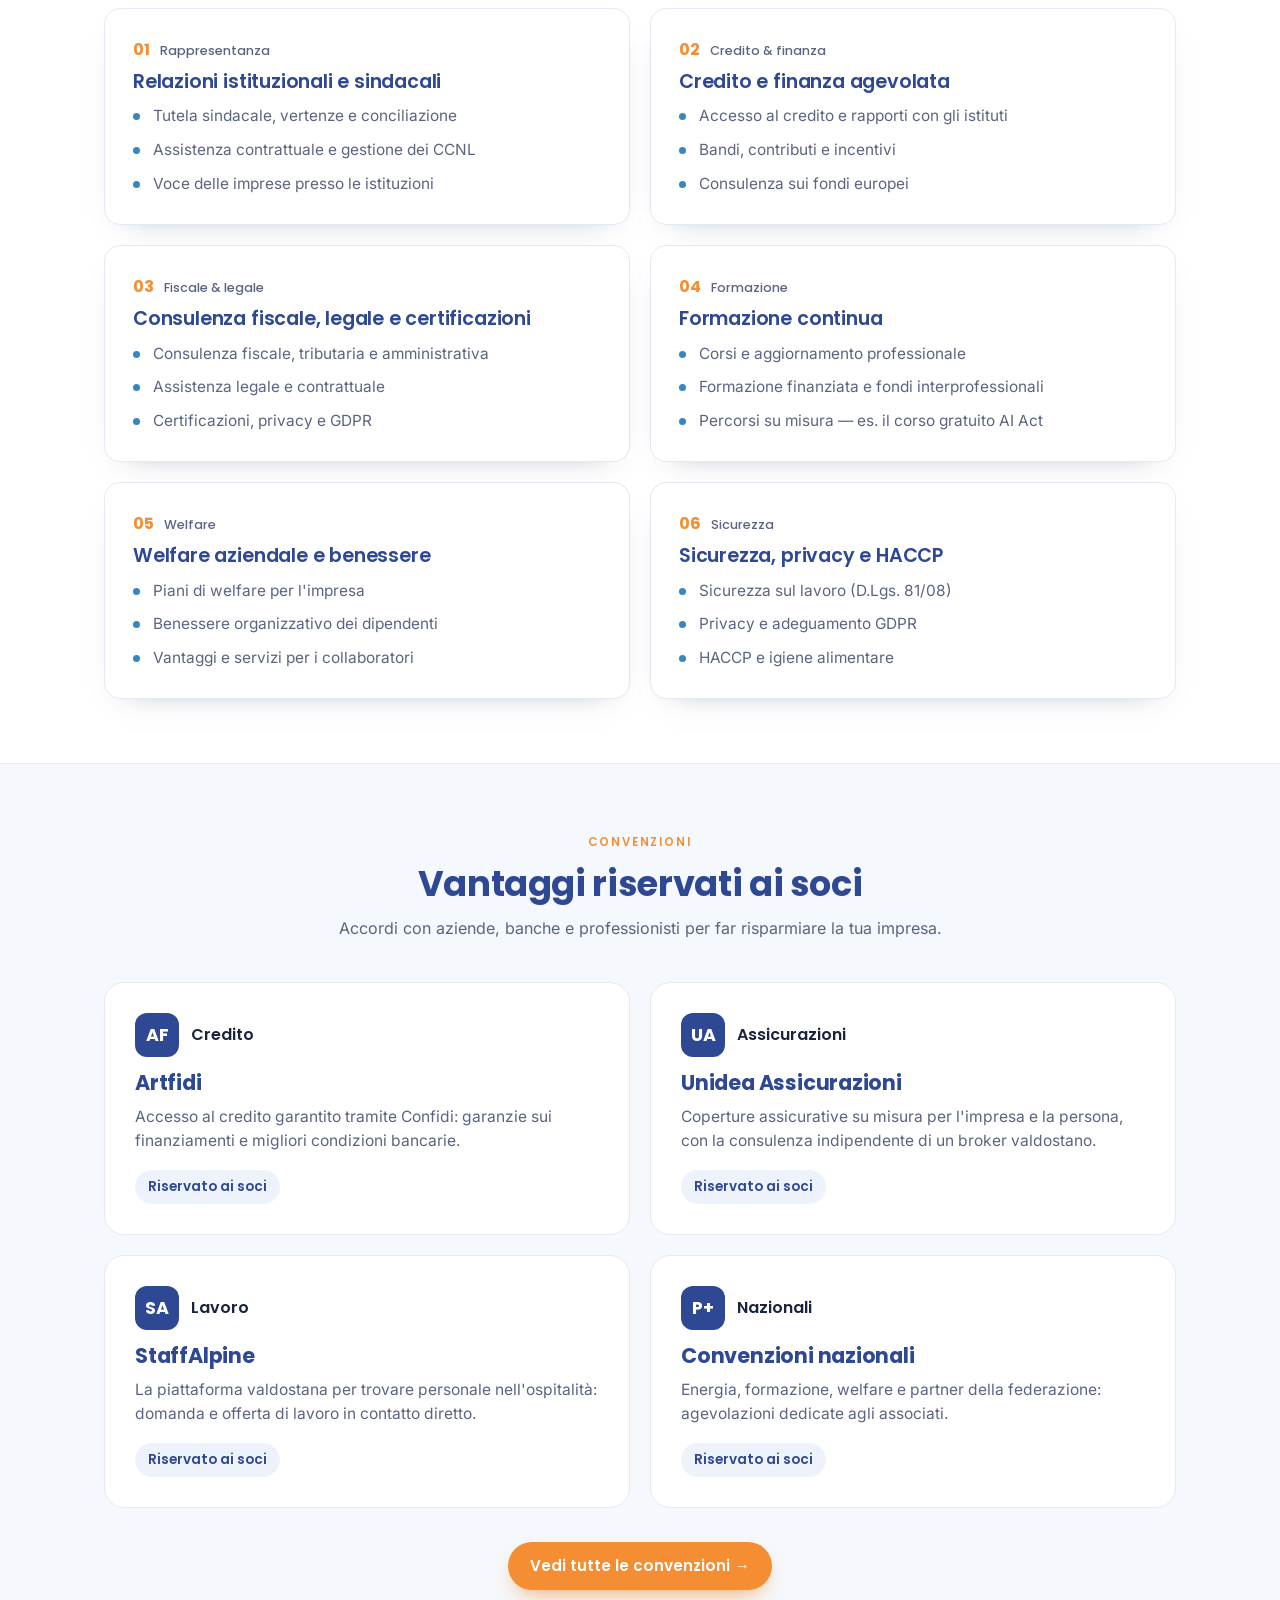
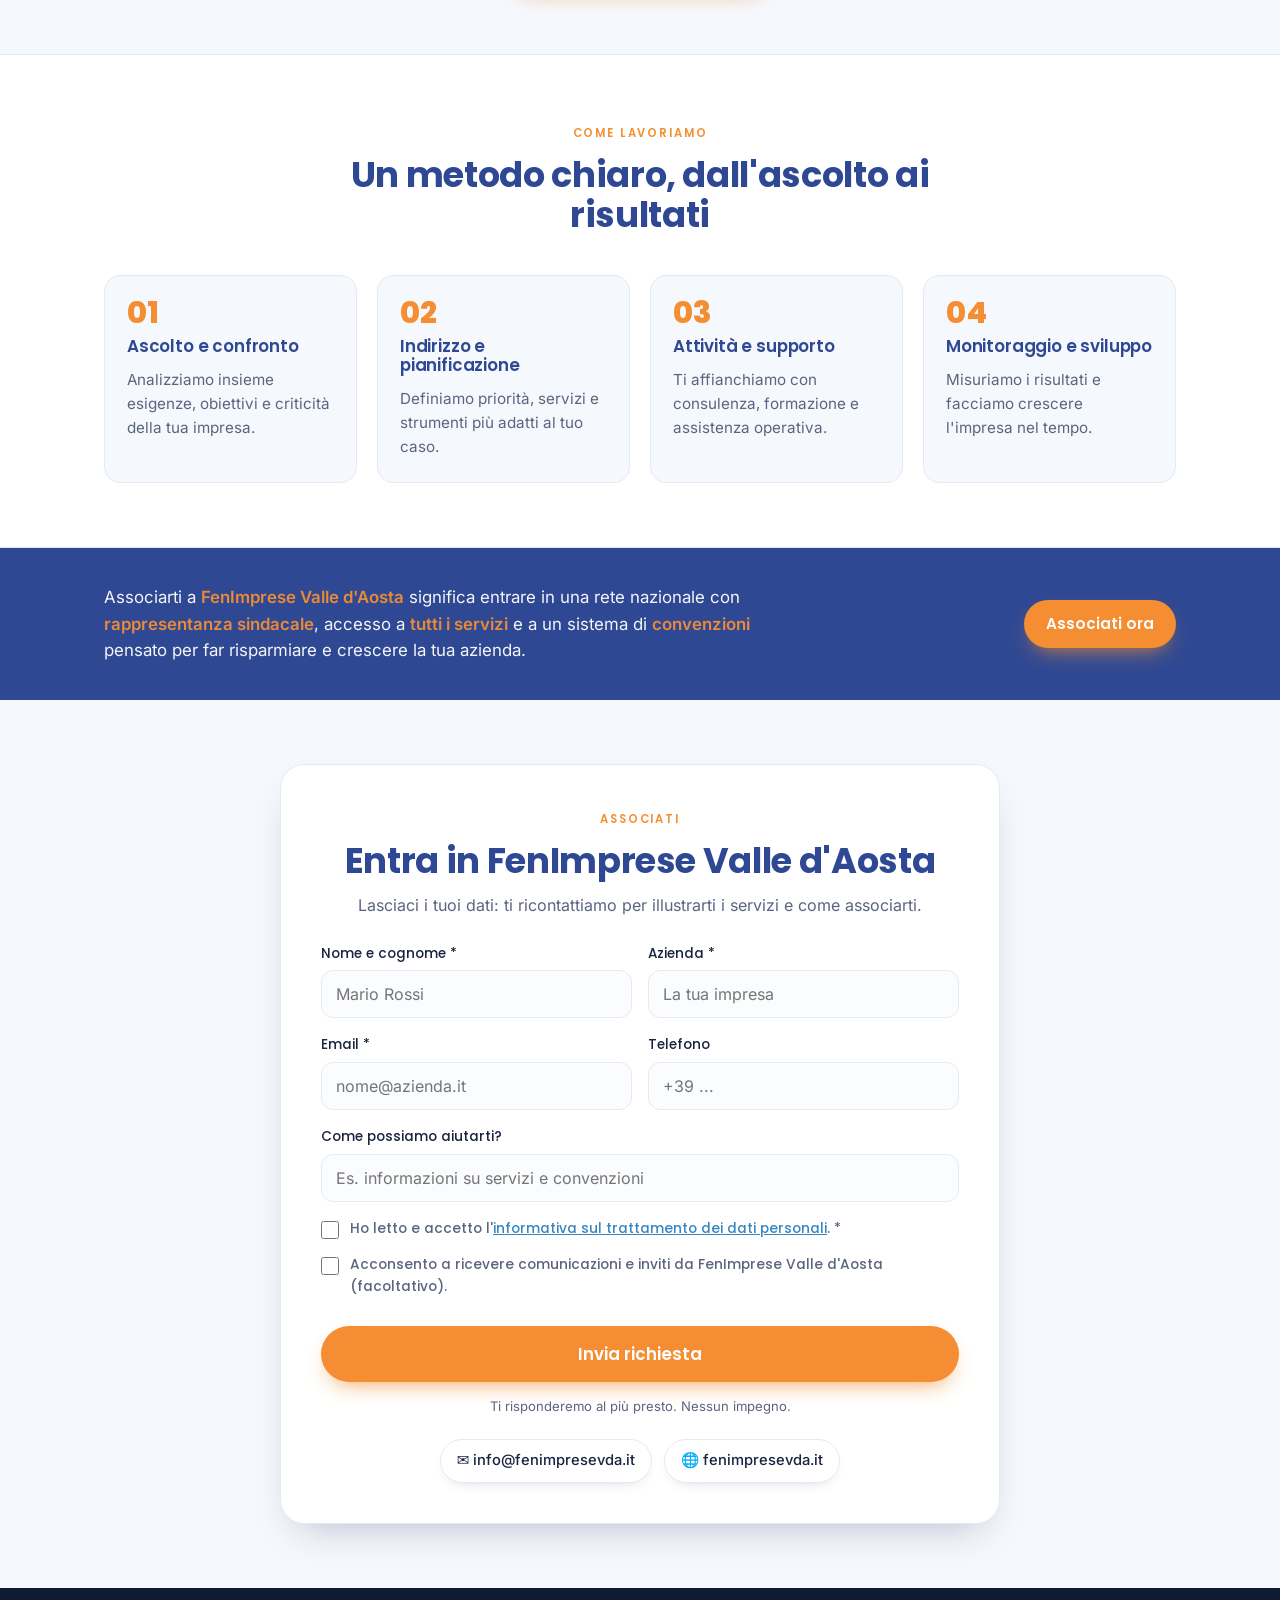
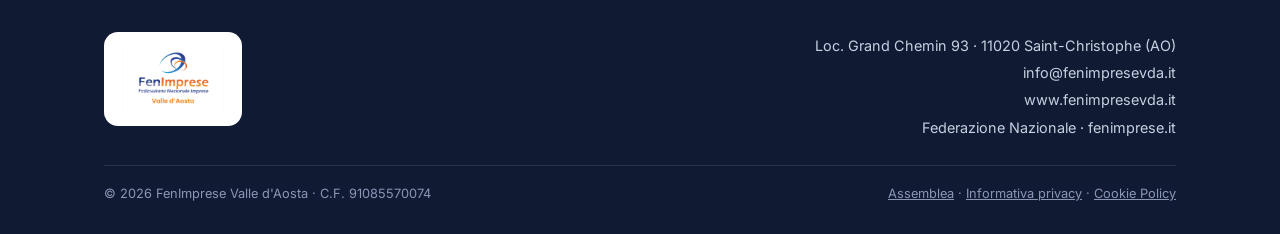
==== commit 3fb811b6: "Add files via upload" ====
--- a/index.html
+++ b/index.html
@@ -154,6 +154,8 @@
   .path.conv .cost{background:#eef2fb;color:var(--navy)}
   .hero-cta a.ghost{background:#fff;color:var(--navy);border:1.5px solid var(--line)}
   .hero-cta a.ghost:hover{transform:translateY(-2px)}
+  .hero-cta a.navy{background:var(--navy);color:#fff;box-shadow:0 10px 22px -10px rgba(47,72,147,.7)}
+  .hero-cta a.navy:hover{transform:translateY(-2px)}
   .assoc-info{display:flex;flex-wrap:wrap;gap:12px;justify-content:center;margin-top:22px}
   .assoc-info a{display:inline-flex;align-items:center;gap:8px;background:#fff;border:1px solid var(--line);border-radius:999px;padding:9px 16px;font-weight:500;font-size:.92rem;color:var(--ink);box-shadow:0 6px 16px -12px rgba(31,44,90,.4)}
   .assoc-info a:hover{border-color:var(--blue);color:var(--navy)}
@@ -184,6 +186,7 @@
       <a href="#chi-siamo">Chi siamo</a>
       <a href="#servizi">Servizi</a>
       <a href="convenzioni.html">Convenzioni</a>
+      <a href="assemblea.html">Assemblea</a>
       <a href="#associati" class="btn btn-primary">Associati</a>
     </nav>
   </div>
@@ -205,6 +208,7 @@
         </div>
         <div class="hero-cta">
           <a href="#associati" class="btn btn-primary">Associati ora</a>
+          <a href="assemblea.html" class="btn navy">Assemblea Costituente →</a>
           <a href="#servizi" class="btn ghost">Scopri i servizi</a>
         </div>
       </div>
@@ -569,7 +573,7 @@
     </div>
     <div class="bottom">
       <span>© 2026 FenImprese Valle d'Aosta · C.F. 91085570074</span>
-      <span><a href="privacy.html">Informativa privacy</a> · <a href="cookie.html">Cookie Policy</a></span>
+      <span><a href="assemblea.html">Assemblea</a> · <a href="privacy.html">Informativa privacy</a> · <a href="cookie.html">Cookie Policy</a></span>
     </div>
   </div>
 </footer>
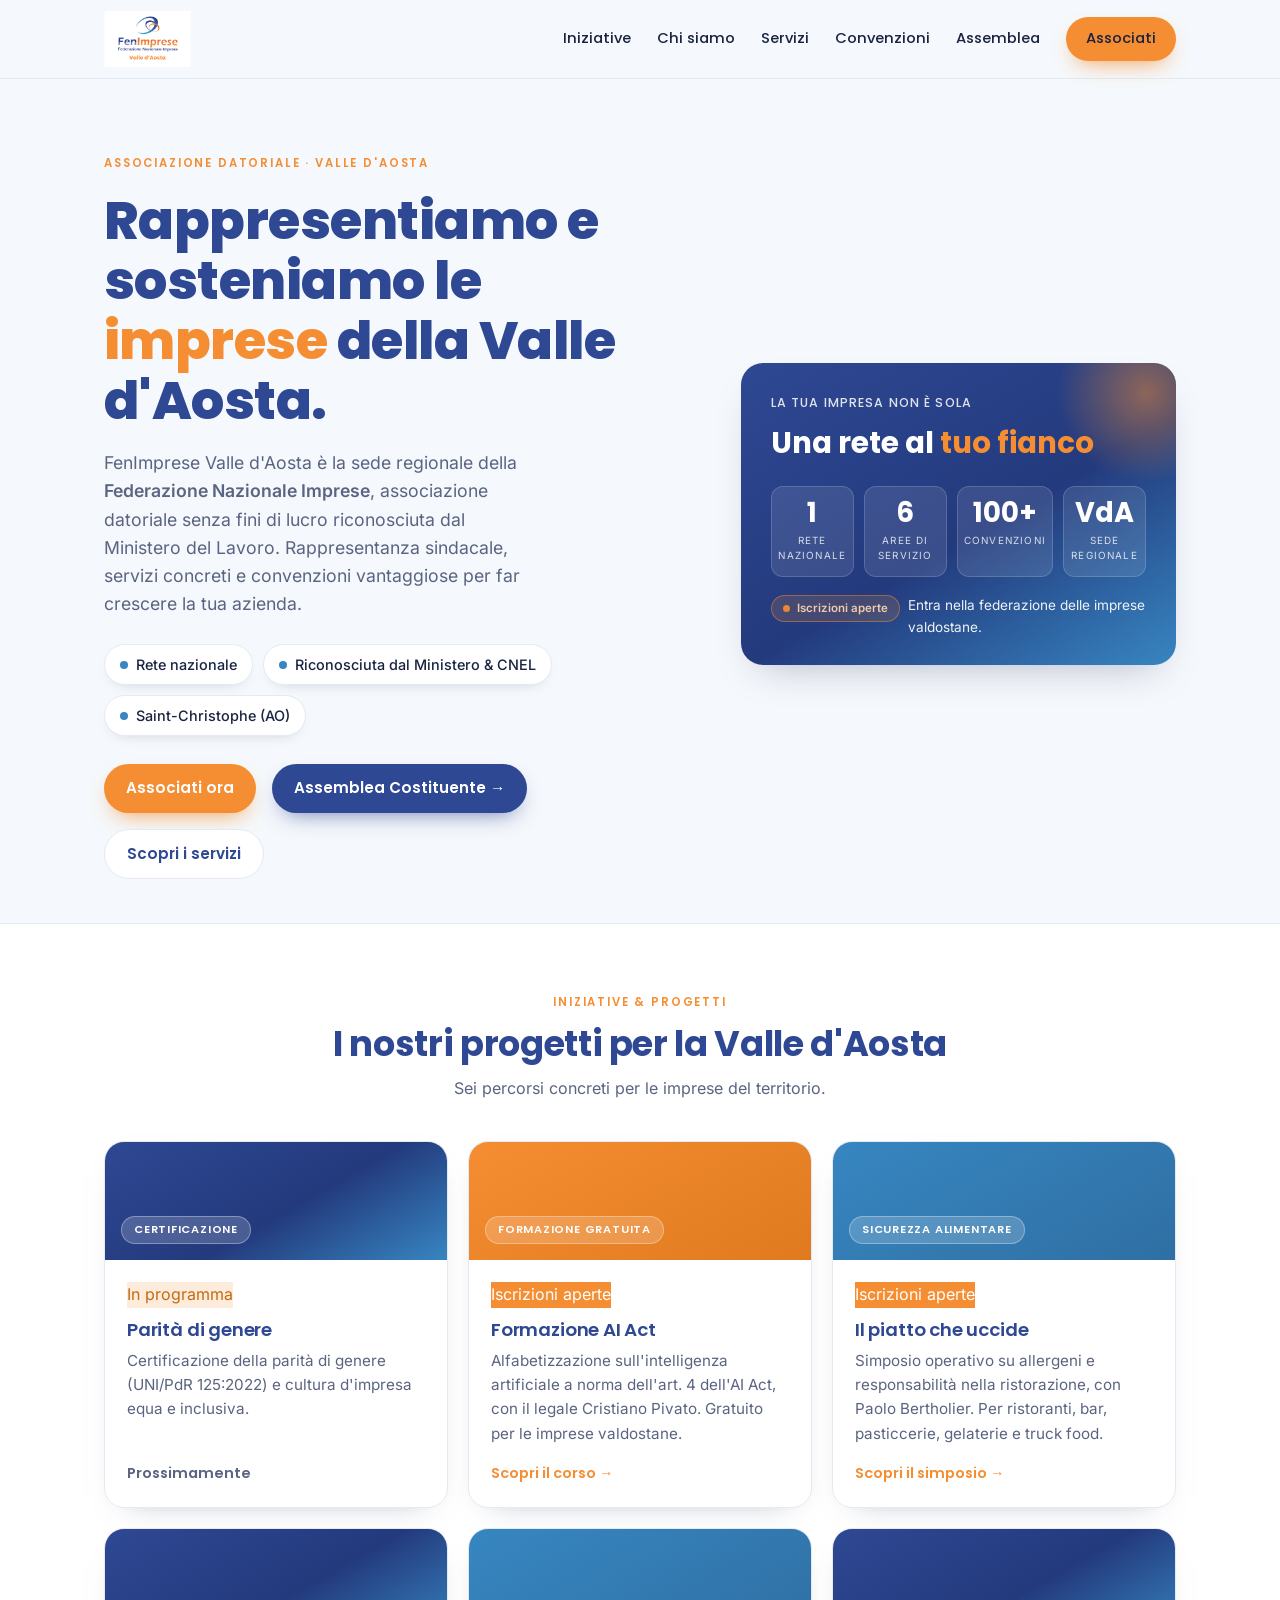
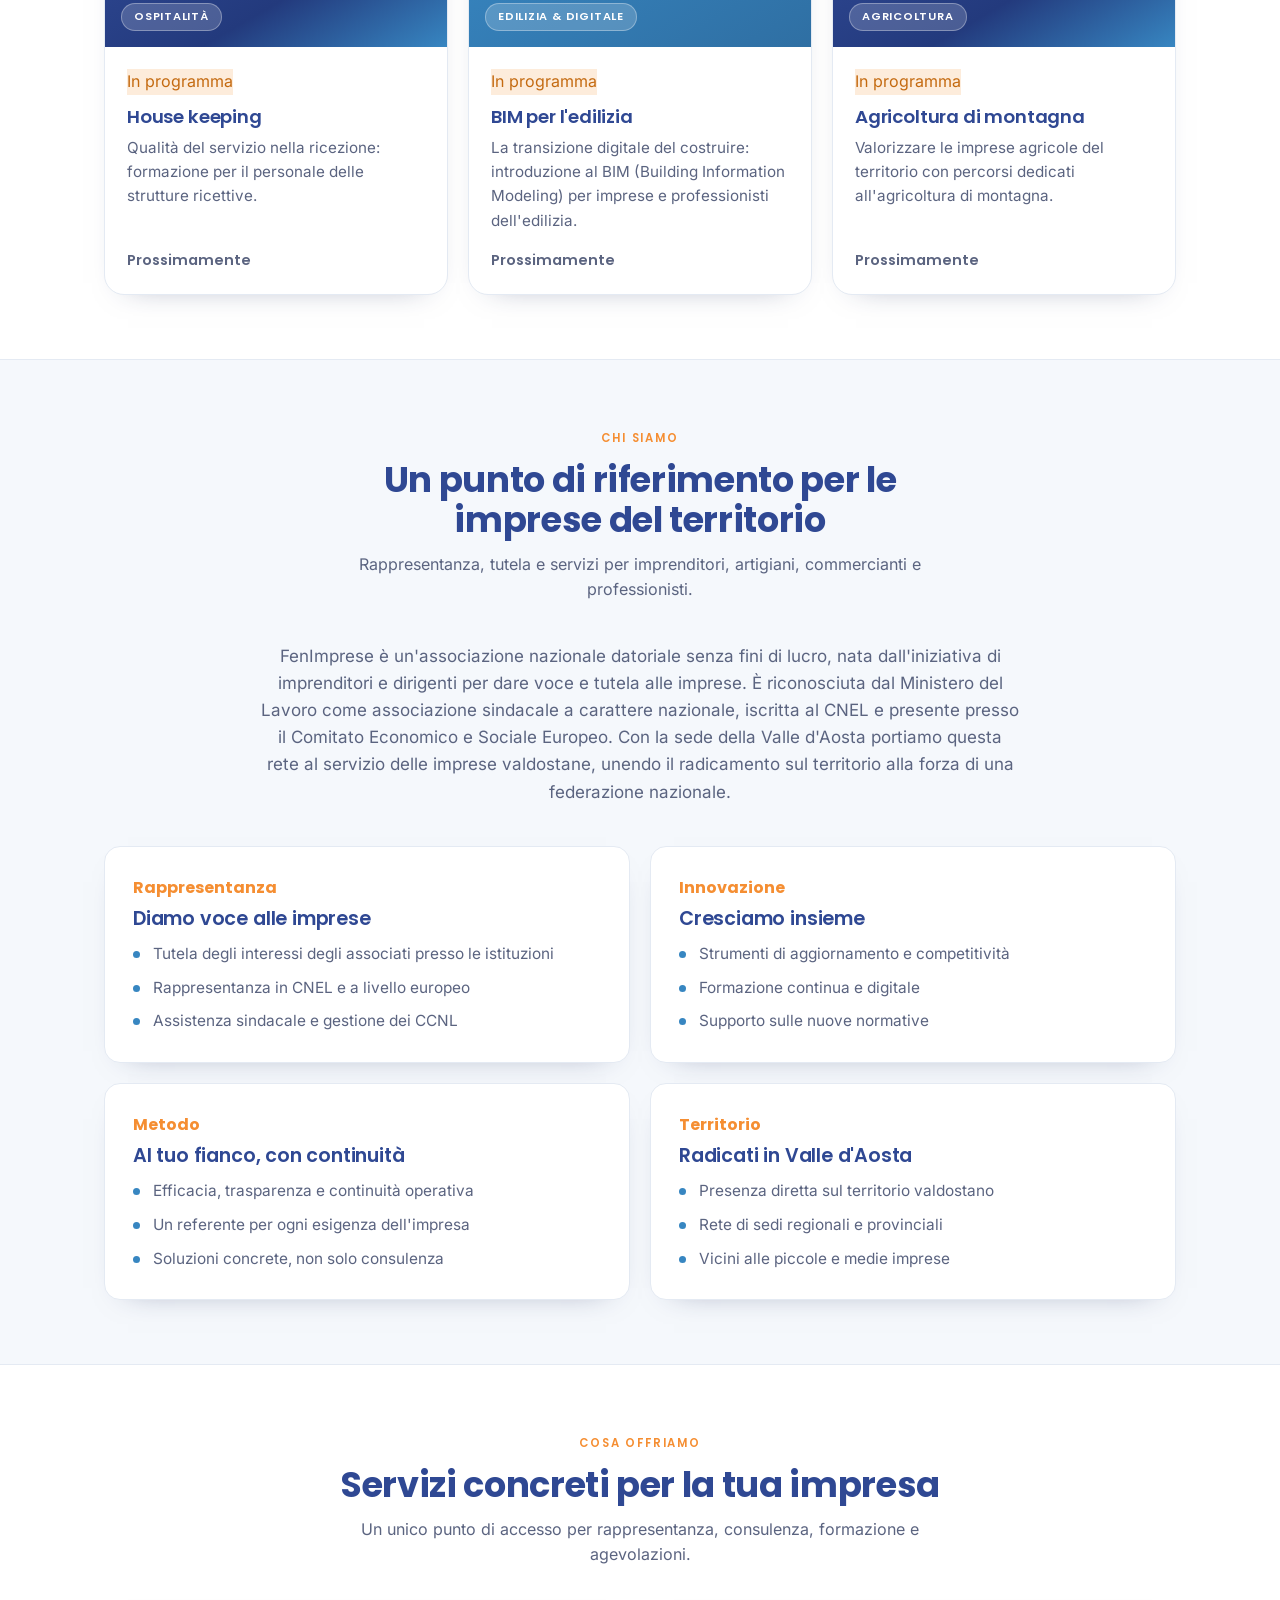
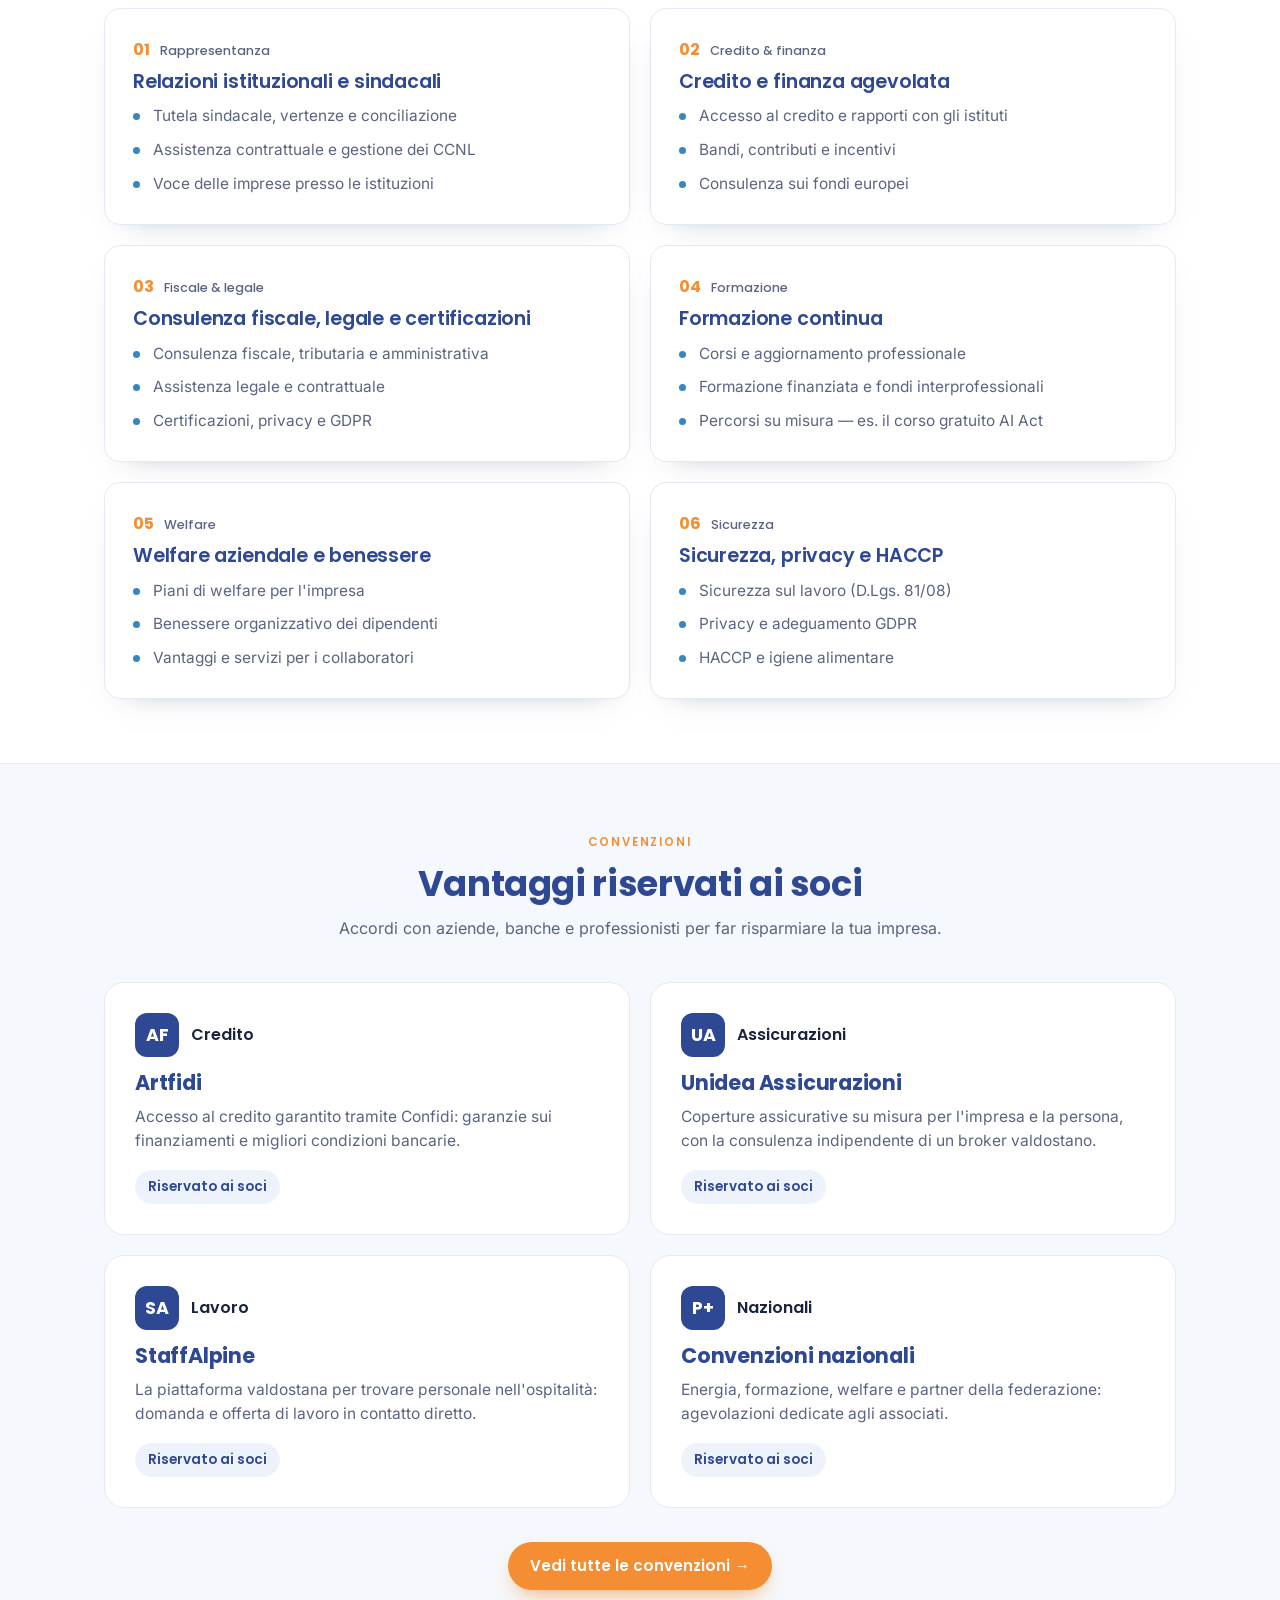
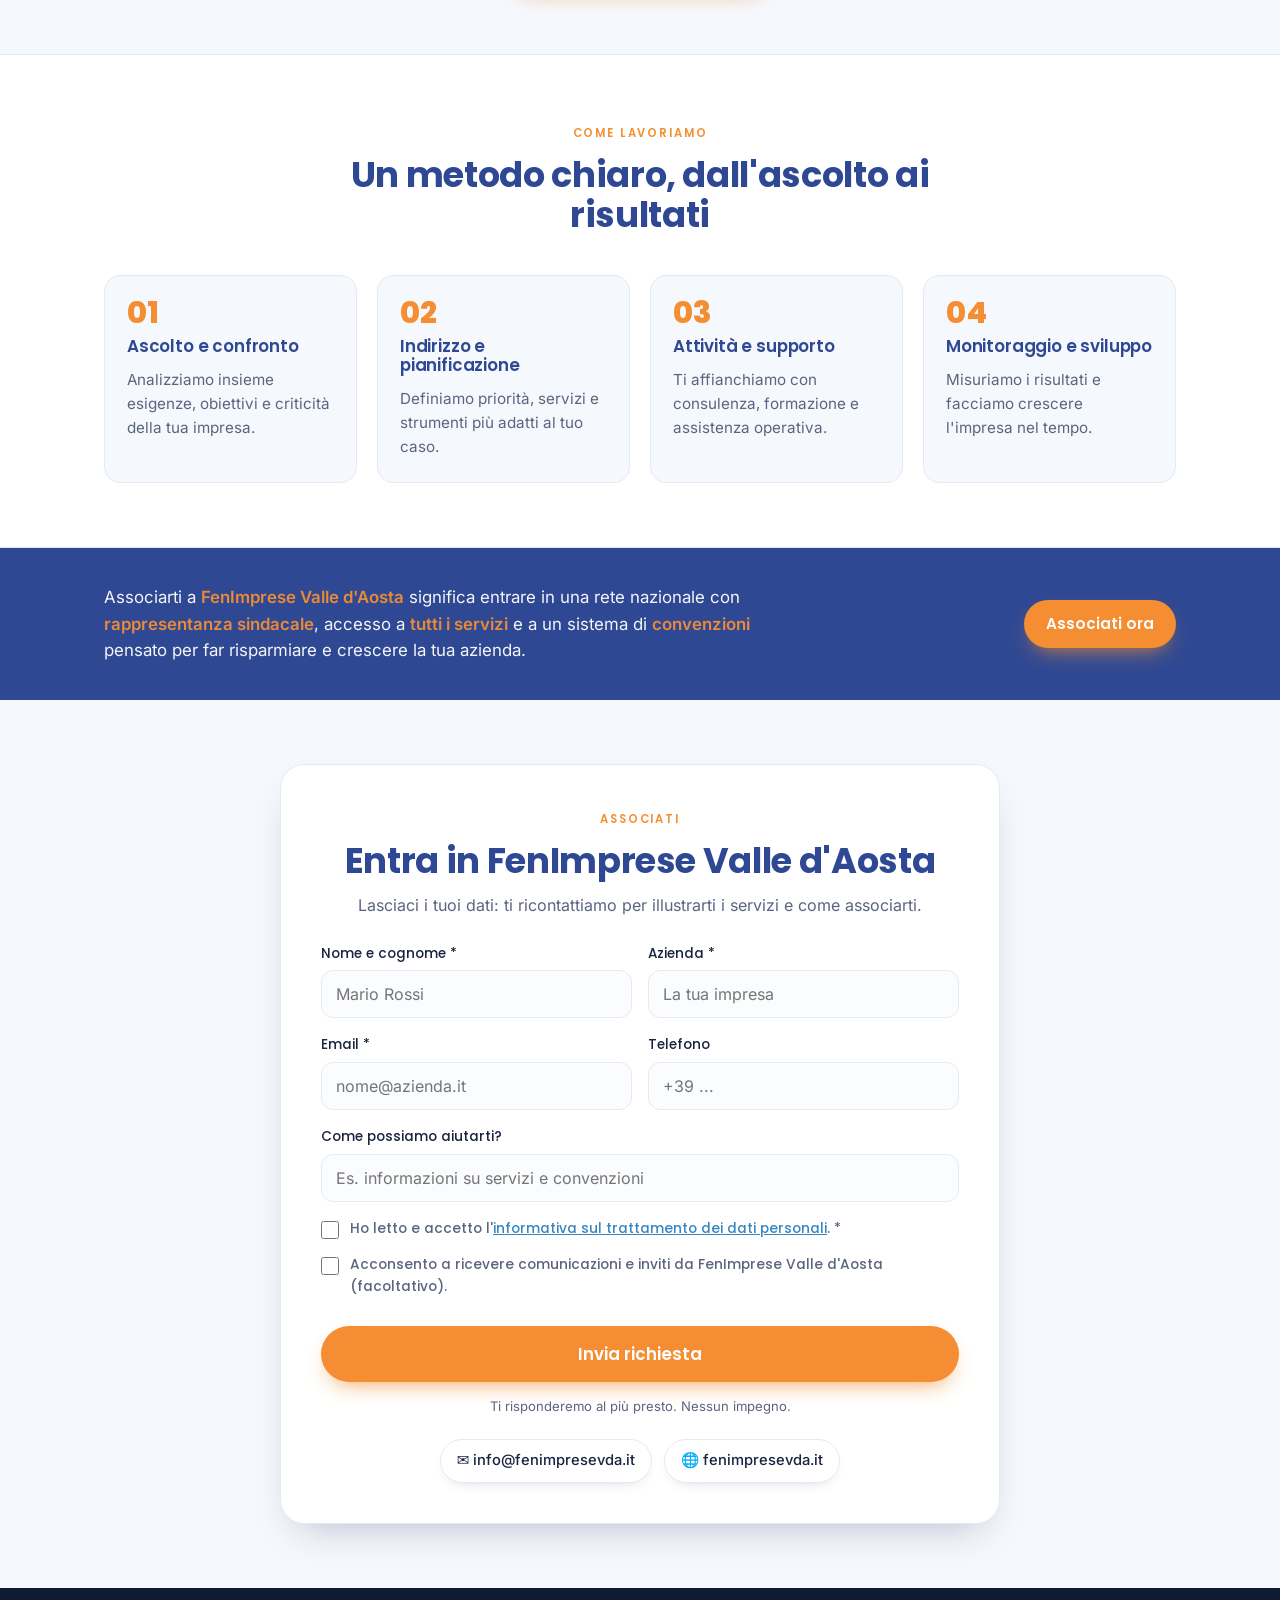
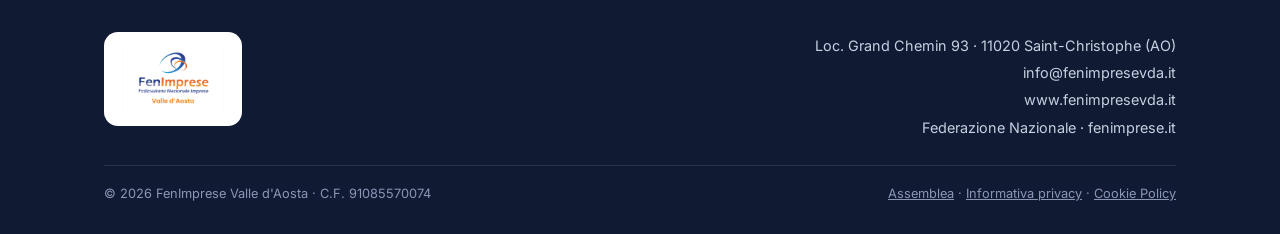
==== commit b67c6bad: "Add files via upload" ====
--- a/index.html
+++ b/index.html
@@ -173,6 +173,22 @@
   .init-card p{color:var(--muted);font-size:.95rem;flex:1}
   .init-card .more{margin-top:16px;font-family:'Poppins',sans-serif;font-weight:600;font-size:.9rem;color:var(--orange);display:inline-flex;align-items:center;gap:6px}
   .init-card.soon .more{color:var(--muted)}
+
+  .modal-ov{position:fixed;inset:0;z-index:200;background:rgba(16,24,48,.55);-webkit-backdrop-filter:blur(4px);backdrop-filter:blur(4px);display:none;align-items:center;justify-content:center;padding:20px}
+  .modal-ov.show{display:flex}
+  .modal{position:relative;background:#fff;border-radius:22px;max-width:430px;width:100%;padding:34px 30px 30px;text-align:center;box-shadow:0 30px 70px -20px rgba(16,24,48,.6);border-top:6px solid var(--orange);animation:pop .25s ease}
+  @keyframes pop{from{opacity:0;transform:translateY(12px) scale(.98)}to{opacity:1;transform:none}}
+  .modal .mlogo{height:72px;width:auto;margin:0 auto 20px;display:block}
+  .modal .mtitle{font-family:'Poppins',sans-serif;font-weight:800;color:var(--navy);font-size:1.7rem;line-height:1.12;letter-spacing:-.01em}
+  .modal .mrule{width:48px;height:3px;background:var(--orange);border-radius:2px;margin:16px auto}
+  .modal .mdate{font-family:'Poppins',sans-serif;font-weight:700;color:var(--ink);font-size:1.15rem}
+  .modal .mplace{margin-top:14px;font-family:'Poppins',sans-serif;font-weight:700;color:var(--ink);font-size:1.05rem}
+  .modal .maddr{color:var(--muted);font-size:.95rem;margin-top:2px}
+  .modal .mopen{display:inline-block;margin-top:16px;background:#eef2fb;color:var(--navy);font-family:'Poppins',sans-serif;font-weight:600;font-size:.9rem;padding:7px 16px;border-radius:999px}
+  .modal .mbtn{display:inline-flex;justify-content:center;width:100%;margin-top:22px;background:var(--orange);color:#fff;font-family:'Poppins',sans-serif;font-weight:700;font-size:1.05rem;padding:14px;border-radius:999px;box-shadow:0 10px 22px -10px rgba(245,142,50,.9);transition:transform .15s ease}
+  .modal .mbtn:hover{transform:translateY(-2px)}
+  .modal .mclose{position:absolute;top:12px;right:14px;width:34px;height:34px;border:0;background:#f1f4f9;border-radius:50%;color:var(--muted);font-size:1.05rem;cursor:pointer;line-height:1}
+  .modal .mclose:hover{background:#e4eaf3;color:var(--ink)}
 </style>
 
 </head>
@@ -260,15 +276,15 @@
           </div>
         </a>
 
-        <div class="init-card soon">
+        <a class="init-card" href="piatto-che-uccide.html">
           <div class="cover blue"><span class="cat">Sicurezza alimentare</span></div>
           <div class="body">
-            <span class="state soon">In programma</span>
+            <span class="state here">Iscrizioni aperte</span>
             <h3>Il piatto che uccide</h3>
-            <p>Sicurezza alimentare e corretta gestione degli allergeni per ristoranti, bar e attività della ristorazione.</p>
-            <span class="more">Prossimamente</span>
-          </div>
-        </div>
+            <p>Simposio operativo su allergeni e responsabilità nella ristorazione, con Paolo Bertholier. Per ristoranti, bar, pasticcerie, gelaterie e truck food.</p>
+            <span class="more">Scopri il simposio →</span>
+          </div>
+        </a>
 
         <div class="init-card soon">
           <div class="cover"><span class="cat">Ospitalità</span></div>
@@ -577,6 +593,36 @@
     </div>
   </div>
 </footer>
+
+<!-- POP-UP ASSEMBLEA -->
+<div class="modal-ov" id="asmModal" role="dialog" aria-modal="true" aria-label="Assemblea Costituente">
+  <div class="modal">
+    <button class="mclose" id="asmClose" aria-label="Chiudi">&times;</button>
+    <img class="mlogo" src="[data-uri]" alt="FenImprese Valle d'Aosta">
+    <div class="mtitle">Assemblea Costituente</div>
+    <div class="mrule"></div>
+    <div class="mdate">Mercoledì 30 settembre · ore 17:30</div>
+    <div class="mplace">Hostellerie du Cheval Blanc</div>
+    <div class="maddr">Via Clavalité 20 · Aosta</div>
+    <div class="mopen">Aperta a tutte le imprese</div>
+    <a class="mbtn" href="assemblea.html">Partecipa</a>
+  </div>
+</div>
+
+<script>
+  (function(){
+    var ov=document.getElementById('asmModal'); if(!ov) return;
+    var deadline=new Date('2026-10-01T00:00:00+02:00').getTime();
+    if(Date.now()>deadline) return;              // dopo l'evento non compare più
+    var seen=false; try{seen=sessionStorage.getItem('asm_seen')==='1';}catch(e){}
+    if(seen) return;                             // una sola volta per sessione
+    function close(){ov.classList.remove('show'); try{sessionStorage.setItem('asm_seen','1');}catch(e){}}
+    document.getElementById('asmClose').addEventListener('click',close);
+    ov.addEventListener('click',function(e){if(e.target===ov)close();});
+    document.addEventListener('keydown',function(e){if(e.key==='Escape')close();});
+    setTimeout(function(){ov.classList.add('show');},450);
+  })();
+</script>
 
 <script>
   (function(){
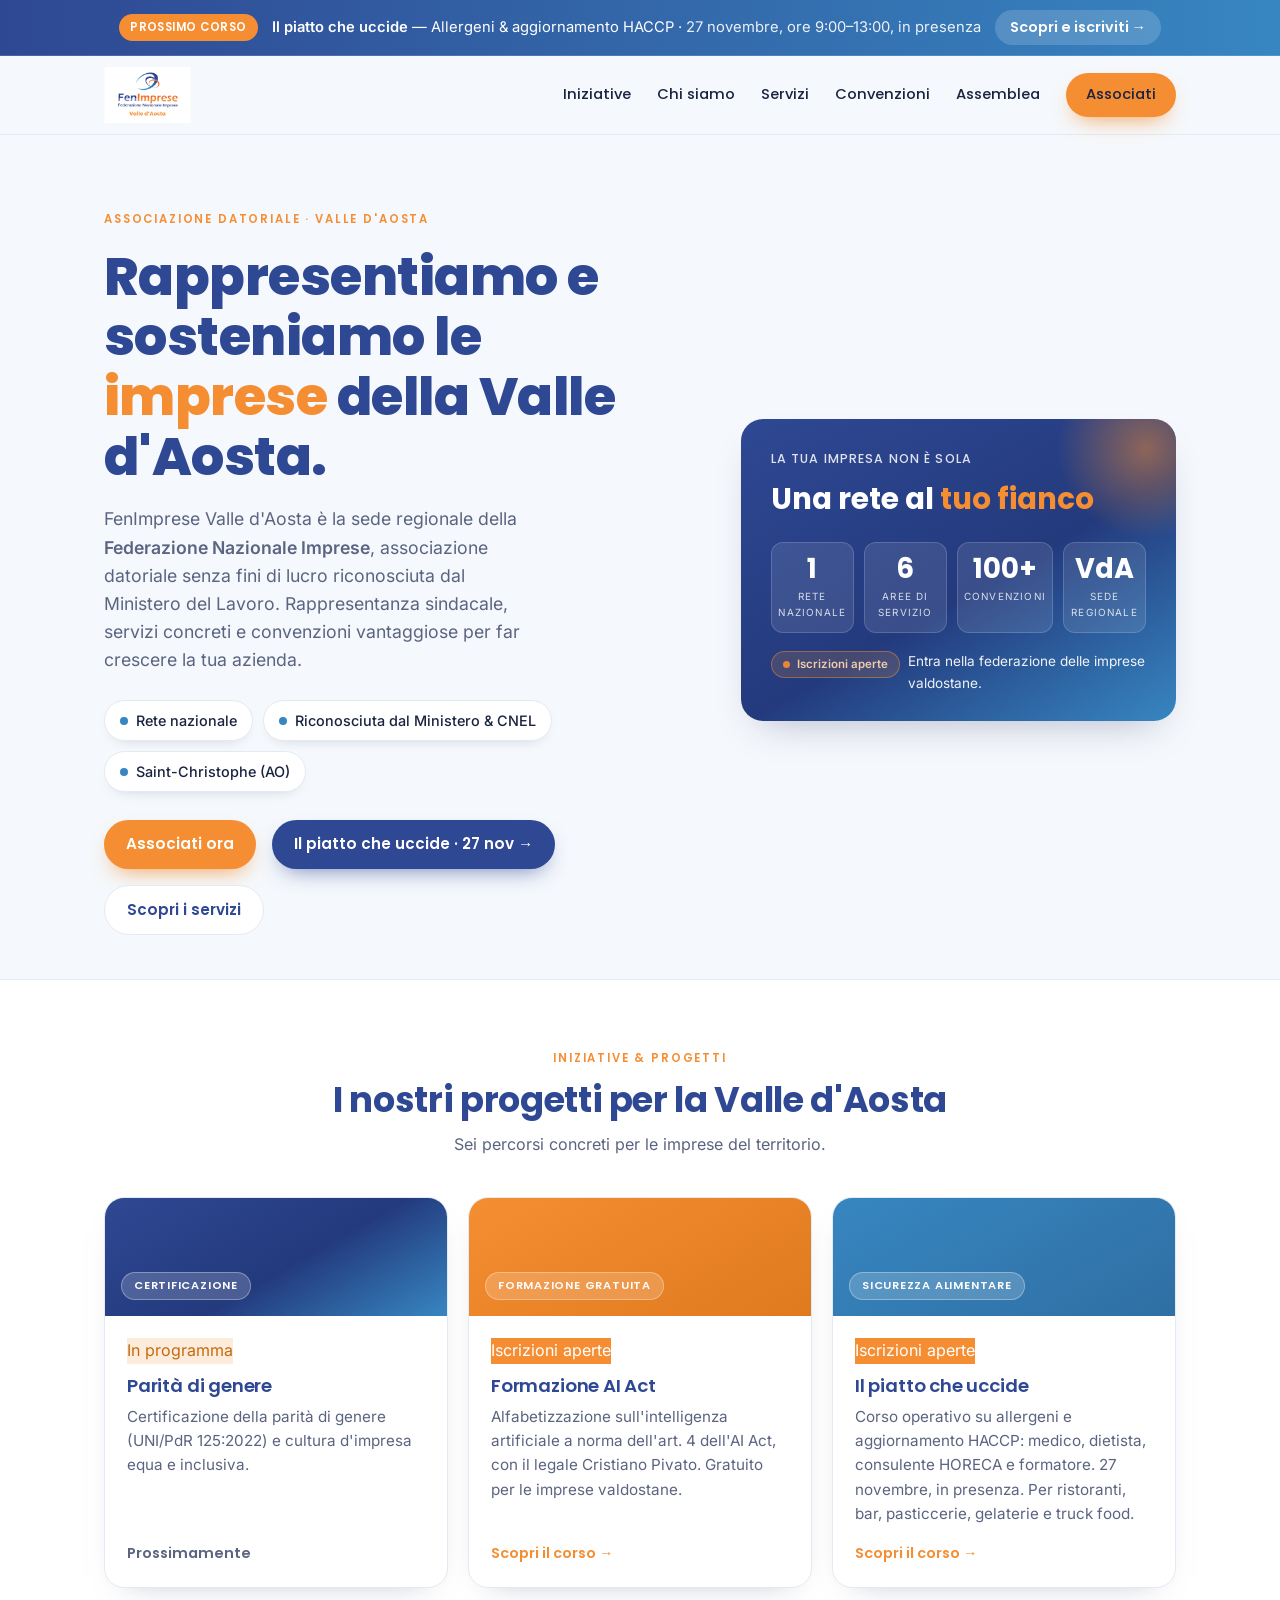
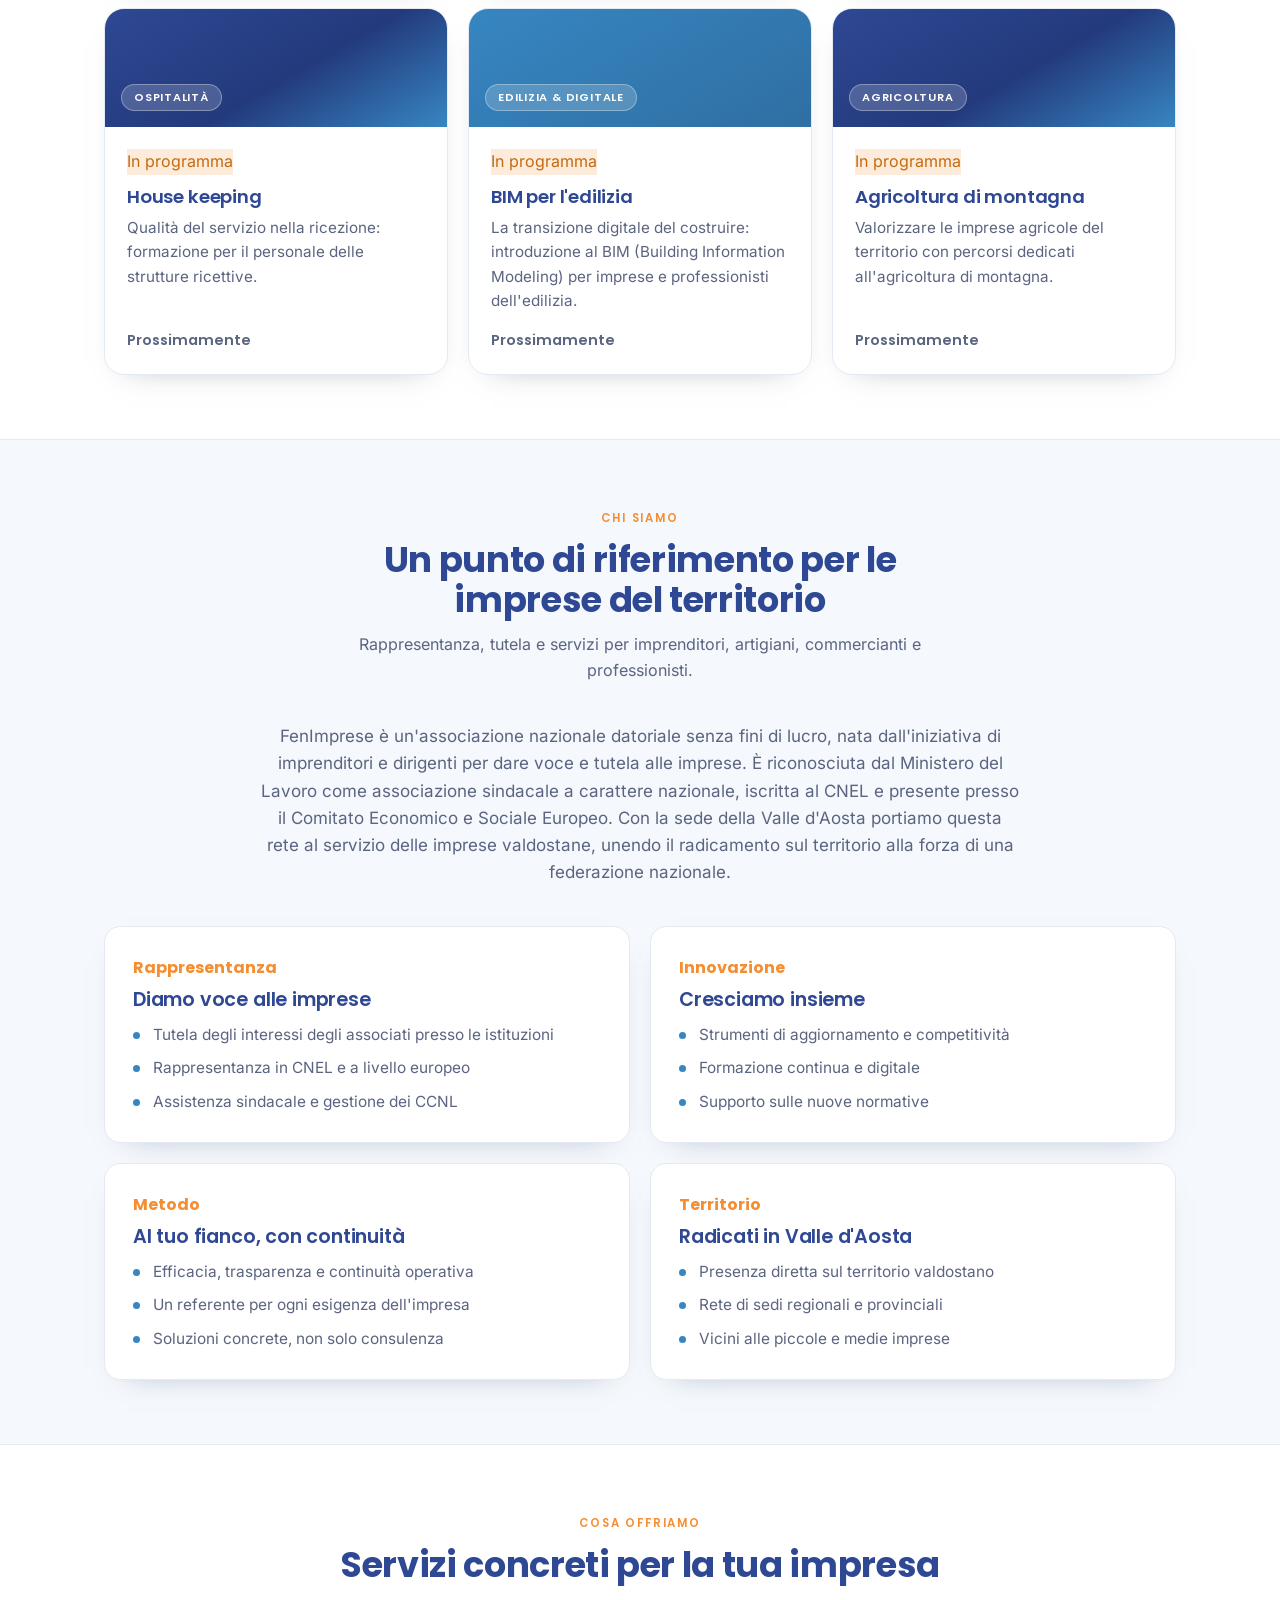
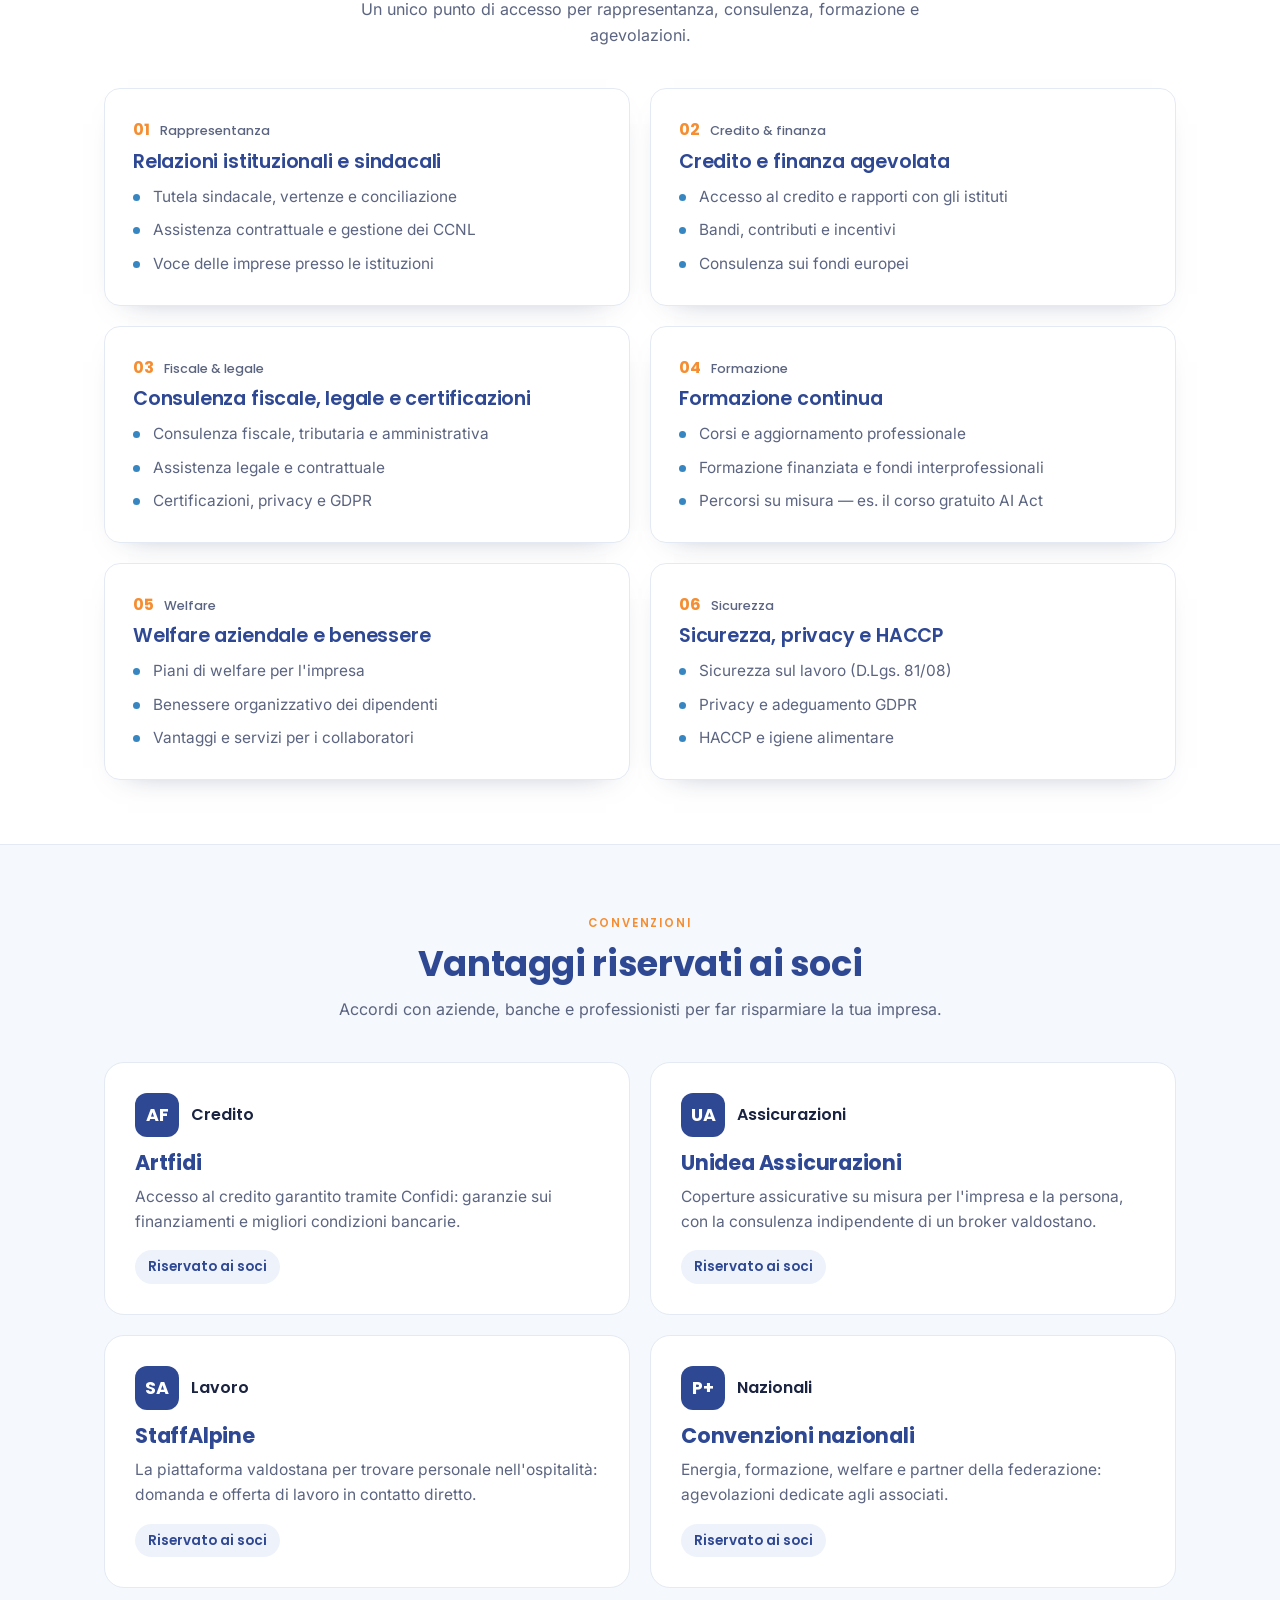
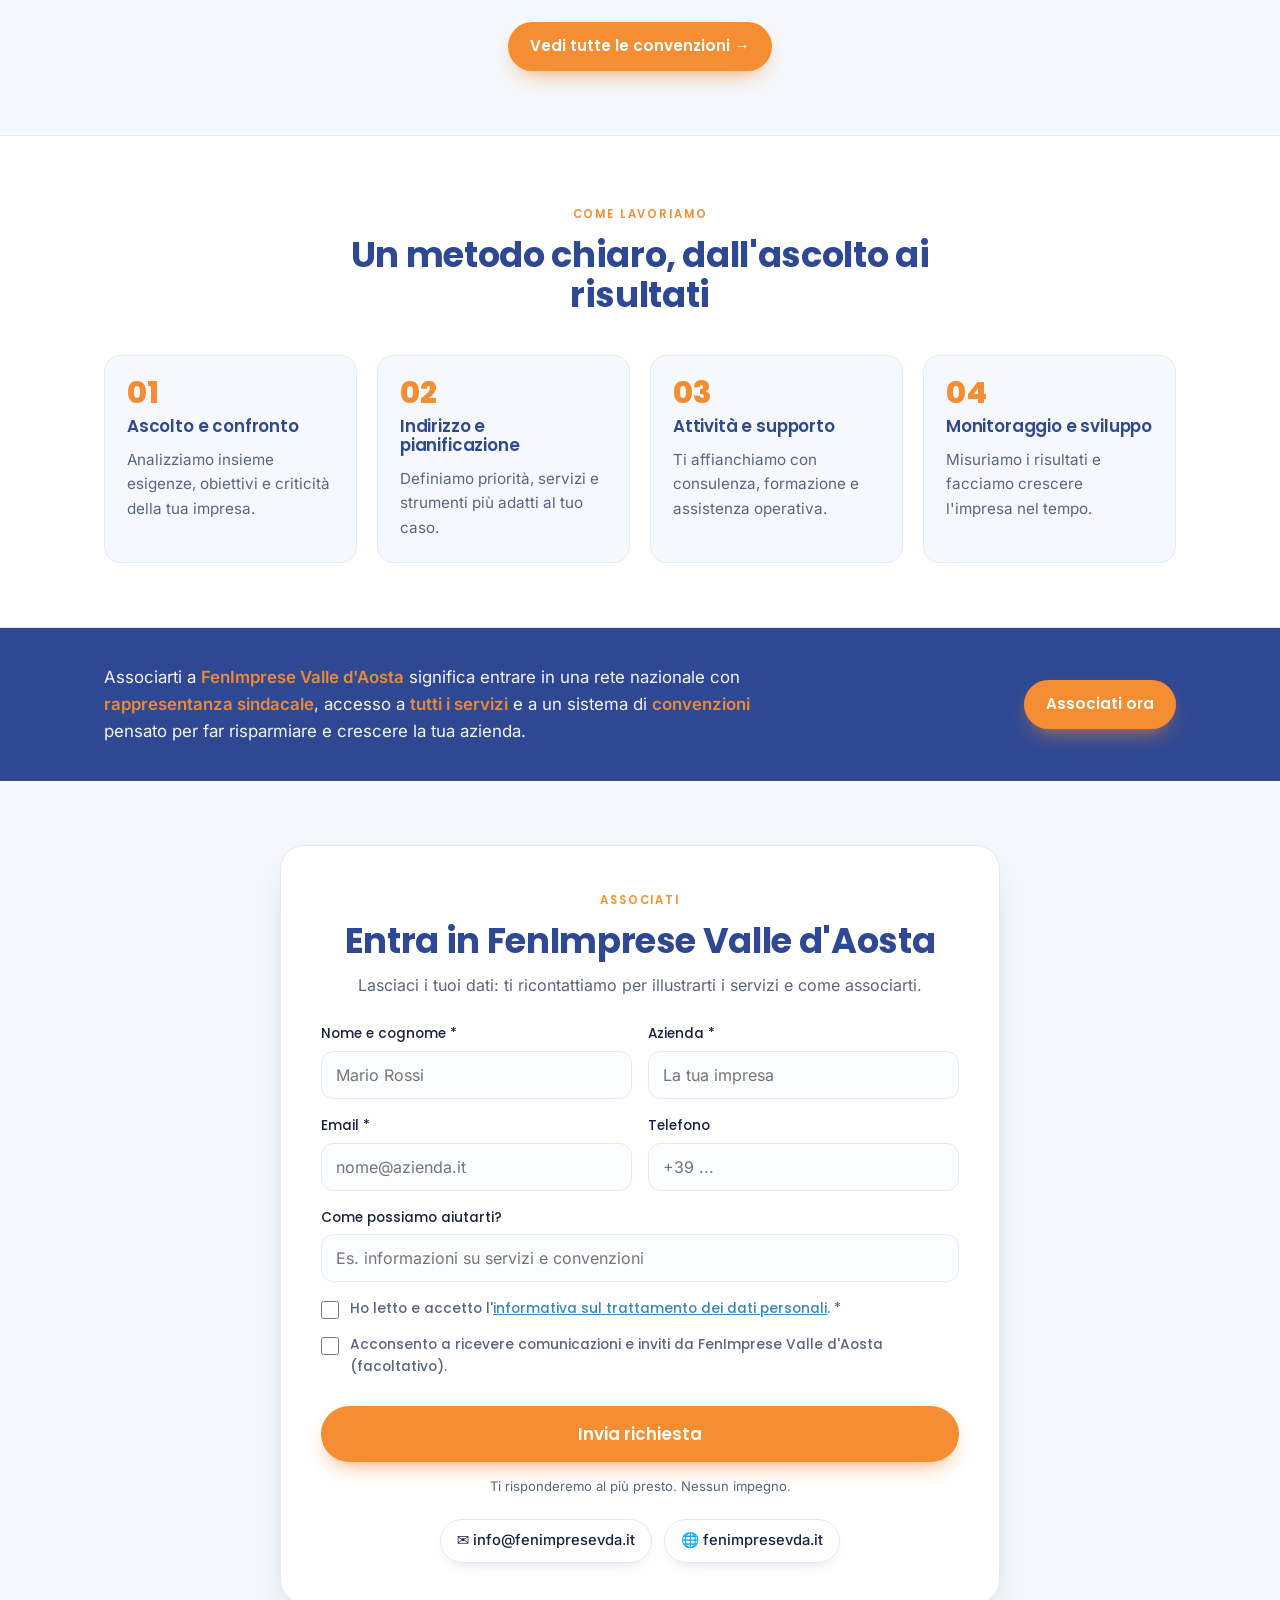
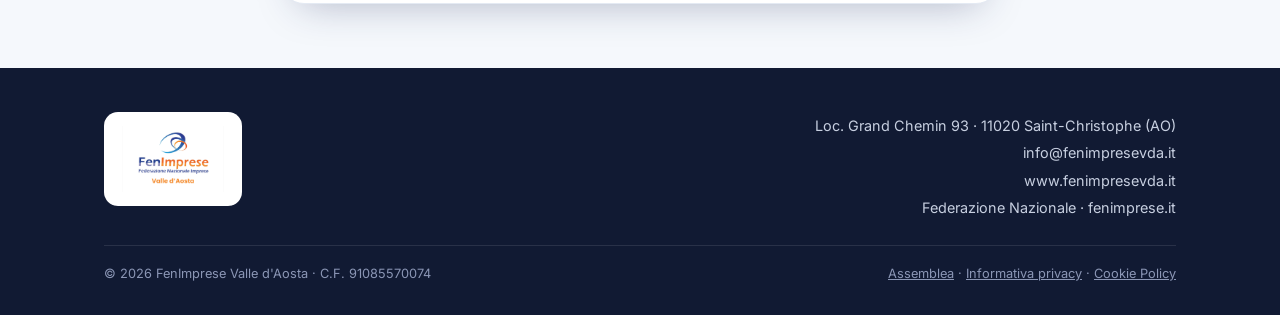
==== commit 61be9887: "Add files via upload" ====
--- a/index.html
+++ b/index.html
@@ -21,6 +21,14 @@
   .eyebrow{font-family:'Poppins',sans-serif;font-weight:600;font-size:.72rem;letter-spacing:.16em;text-transform:uppercase;color:var(--orange)}
   .ph{background:#fff5e9;color:#b56a12;border-radius:4px;padding:0 5px;font-weight:600;font-style:normal}
 
+  .topbar{display:block;background:linear-gradient(90deg,var(--navy),var(--blue));color:#fff;text-decoration:none;border-bottom:1px solid rgba(255,255,255,.14)}
+  .topbar-wrap{max-width:var(--maxw);margin:0 auto;padding:10px 24px;display:flex;align-items:center;gap:14px;flex-wrap:wrap;justify-content:center}
+  .tb-tag{background:var(--orange);color:#fff;font-family:'Poppins',sans-serif;font-weight:600;font-size:.72rem;letter-spacing:.04em;text-transform:uppercase;padding:4px 11px;border-radius:999px;white-space:nowrap}
+  .topbar .tb-text{font-size:.92rem;line-height:1.35}
+  .topbar .tb-when{opacity:.9}
+  .tb-cta{font-family:'Poppins',sans-serif;font-weight:600;font-size:.9rem;background:rgba(255,255,255,.16);padding:6px 15px;border-radius:999px;white-space:nowrap;transition:background .15s ease}
+  .topbar:hover .tb-cta{background:rgba(255,255,255,.3)}
+  @media(max-width:640px){.topbar .tb-text{flex-basis:100%;text-align:center;font-size:.85rem}.topbar-wrap{gap:8px;padding:9px 16px}}
   header.site{position:sticky;top:0;z-index:50;background:rgba(245,248,252,.93);-webkit-backdrop-filter:blur(8px);backdrop-filter:blur(8px);border-bottom:1px solid var(--line)}
   .navbar{display:flex;align-items:center;justify-content:space-between;height:78px}
   .logo-img{height:56px;width:auto;display:block}
@@ -194,6 +202,14 @@
 </head>
 <body id="top">
 
+<a class="topbar" href="piatto-che-uccide.html">
+  <span class="topbar-wrap">
+    <span class="tb-tag">Prossimo corso</span>
+    <span class="tb-text"><b>Il piatto che uccide</b> &mdash; Allergeni &amp; aggiornamento HACCP &middot; <span class="tb-when">27 novembre, ore 9:00&ndash;13:00, in presenza</span></span>
+    <span class="tb-cta">Scopri e iscriviti &rarr;</span>
+  </span>
+</a>
+
 <header class="site">
   <div class="wrap navbar">
     <a href="#top" aria-label="FenImprese Valle d'Aosta"><img class="logo-img" src="[data-uri]" alt="FenImprese Valle d'Aosta"></a>
@@ -224,7 +240,7 @@
         </div>
         <div class="hero-cta">
           <a href="#associati" class="btn btn-primary">Associati ora</a>
-          <a href="assemblea.html" class="btn navy">Assemblea Costituente →</a>
+          <a href="piatto-che-uccide.html" class="btn navy">Il piatto che uccide · 27 nov →</a>
           <a href="#servizi" class="btn ghost">Scopri i servizi</a>
         </div>
       </div>
@@ -281,8 +297,8 @@
           <div class="body">
             <span class="state here">Iscrizioni aperte</span>
             <h3>Il piatto che uccide</h3>
-            <p>Simposio operativo su allergeni e responsabilità nella ristorazione, con Paolo Bertholier. Per ristoranti, bar, pasticcerie, gelaterie e truck food.</p>
-            <span class="more">Scopri il simposio →</span>
+            <p>Corso operativo su allergeni e aggiornamento HACCP: medico, dietista, consulente HORECA e formatore. 27 novembre, in presenza. Per ristoranti, bar, pasticcerie, gelaterie e truck food.</p>
+            <span class="more">Scopri il corso →</span>
           </div>
         </a>
 
